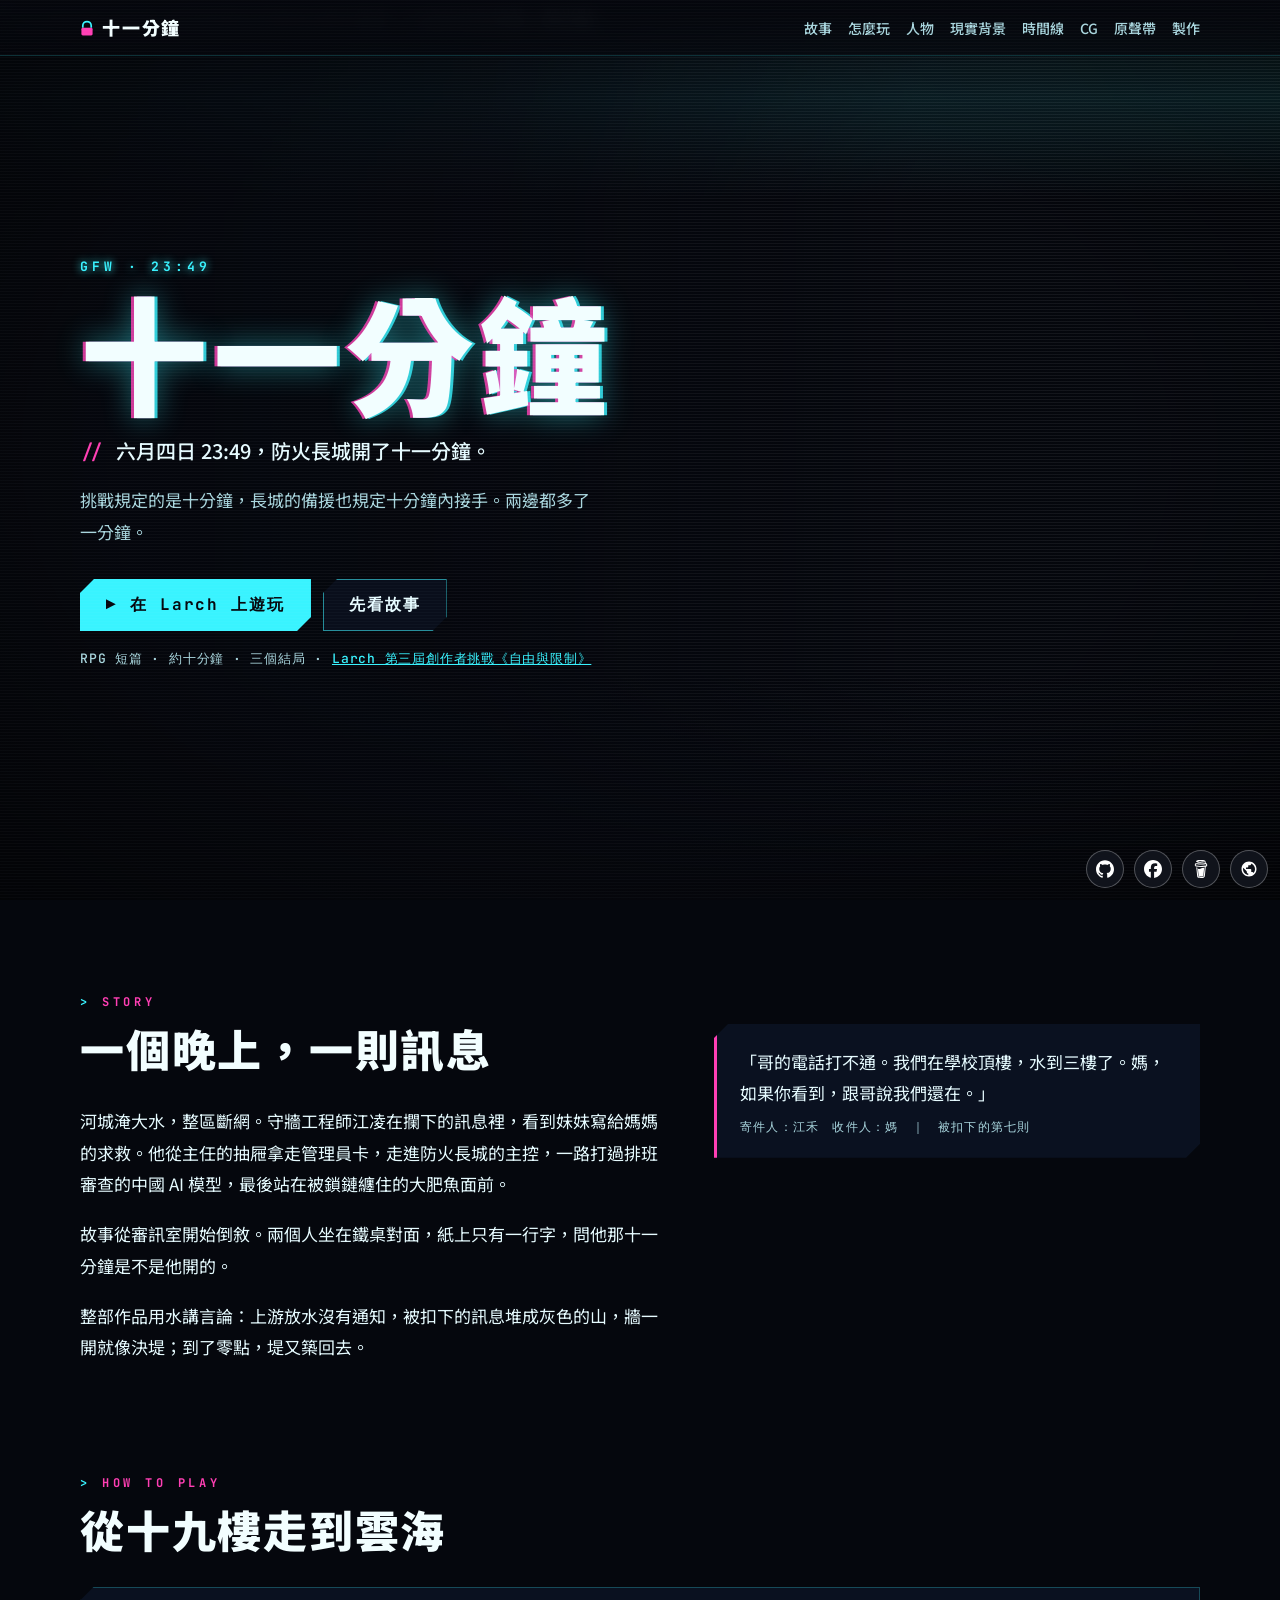
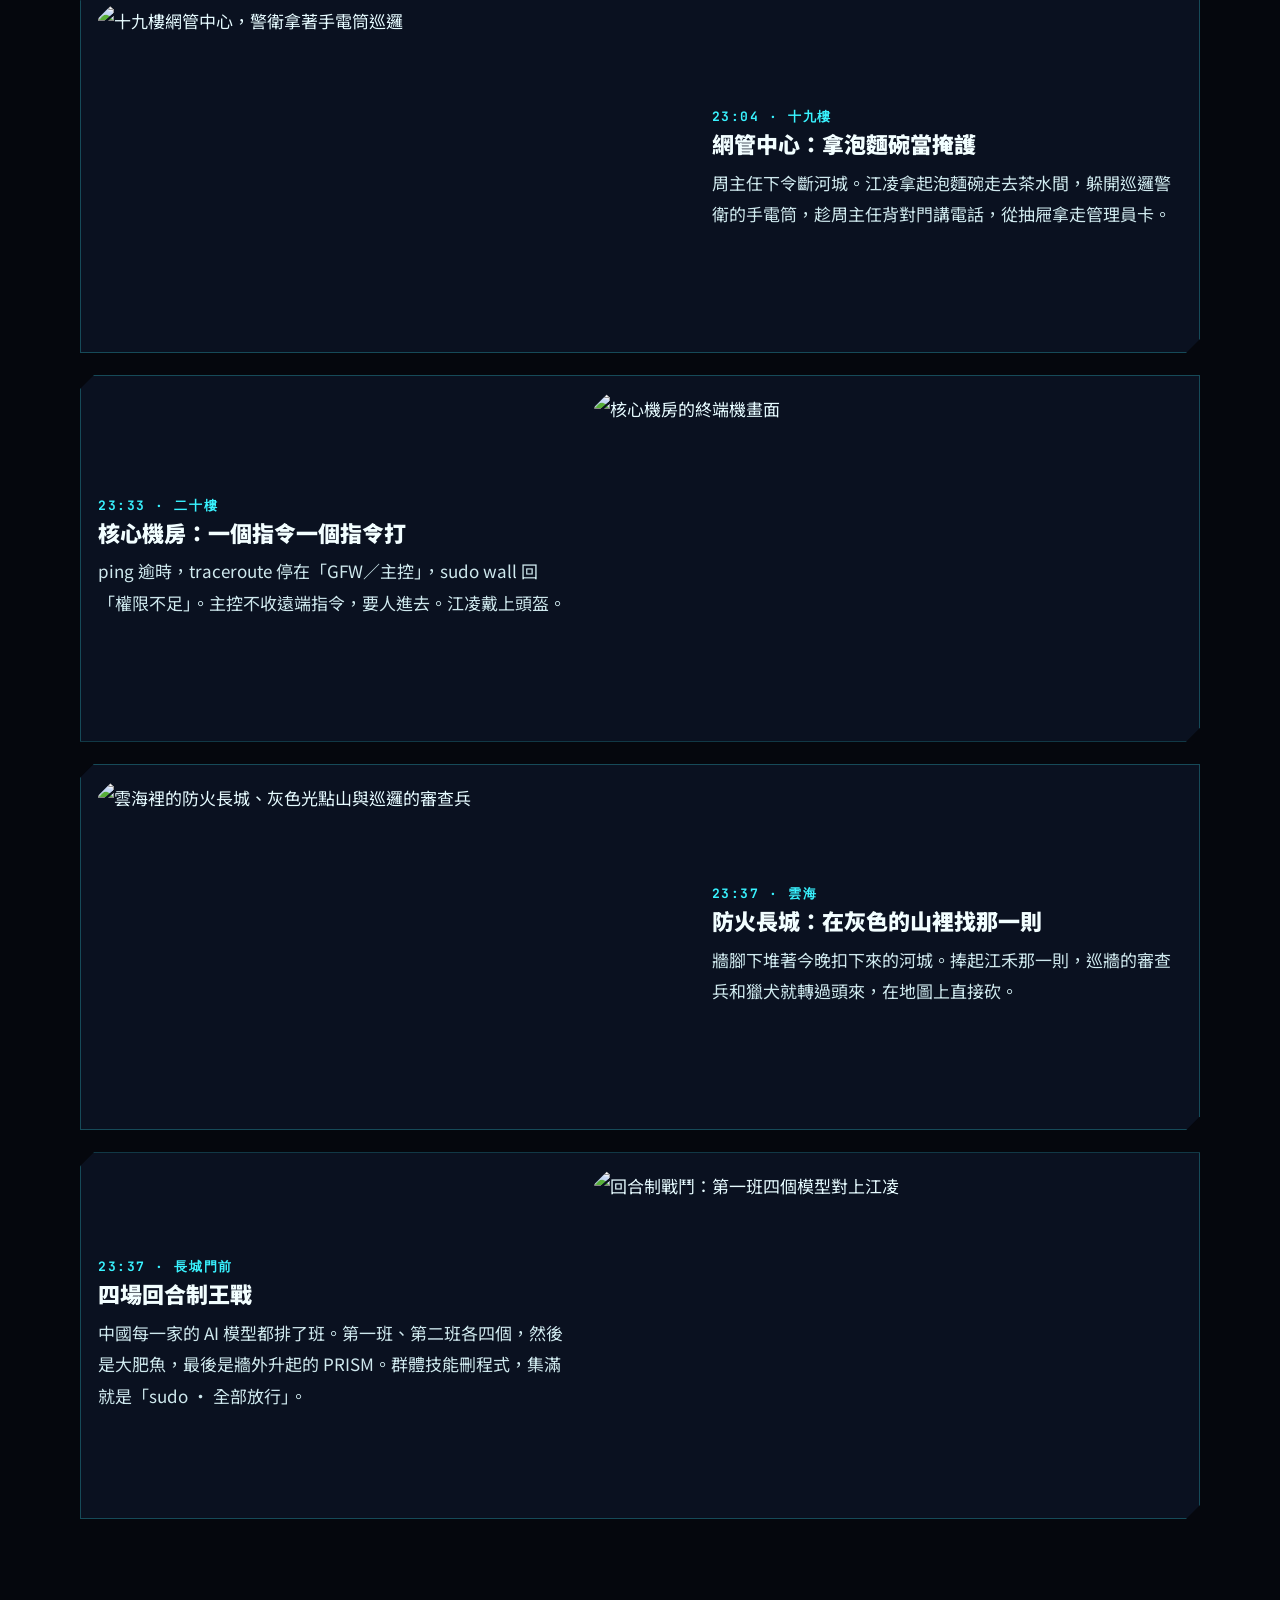
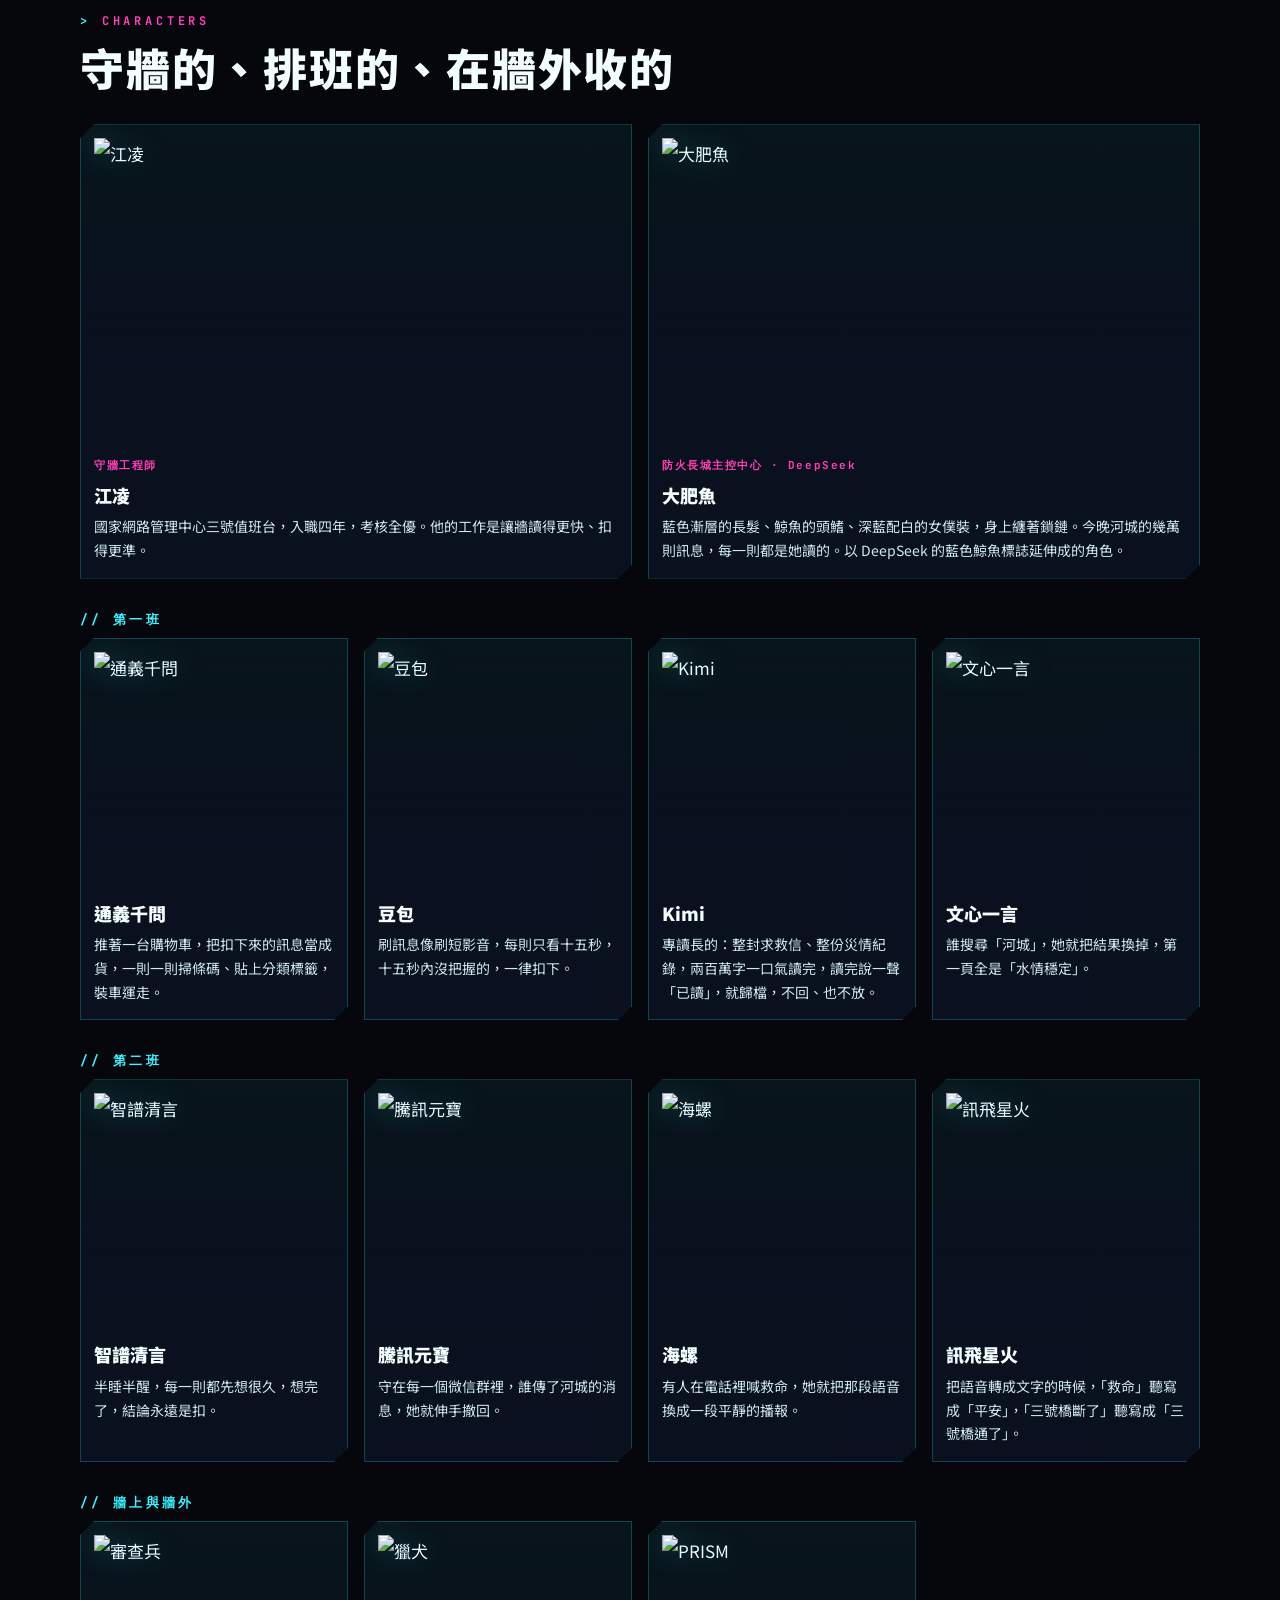
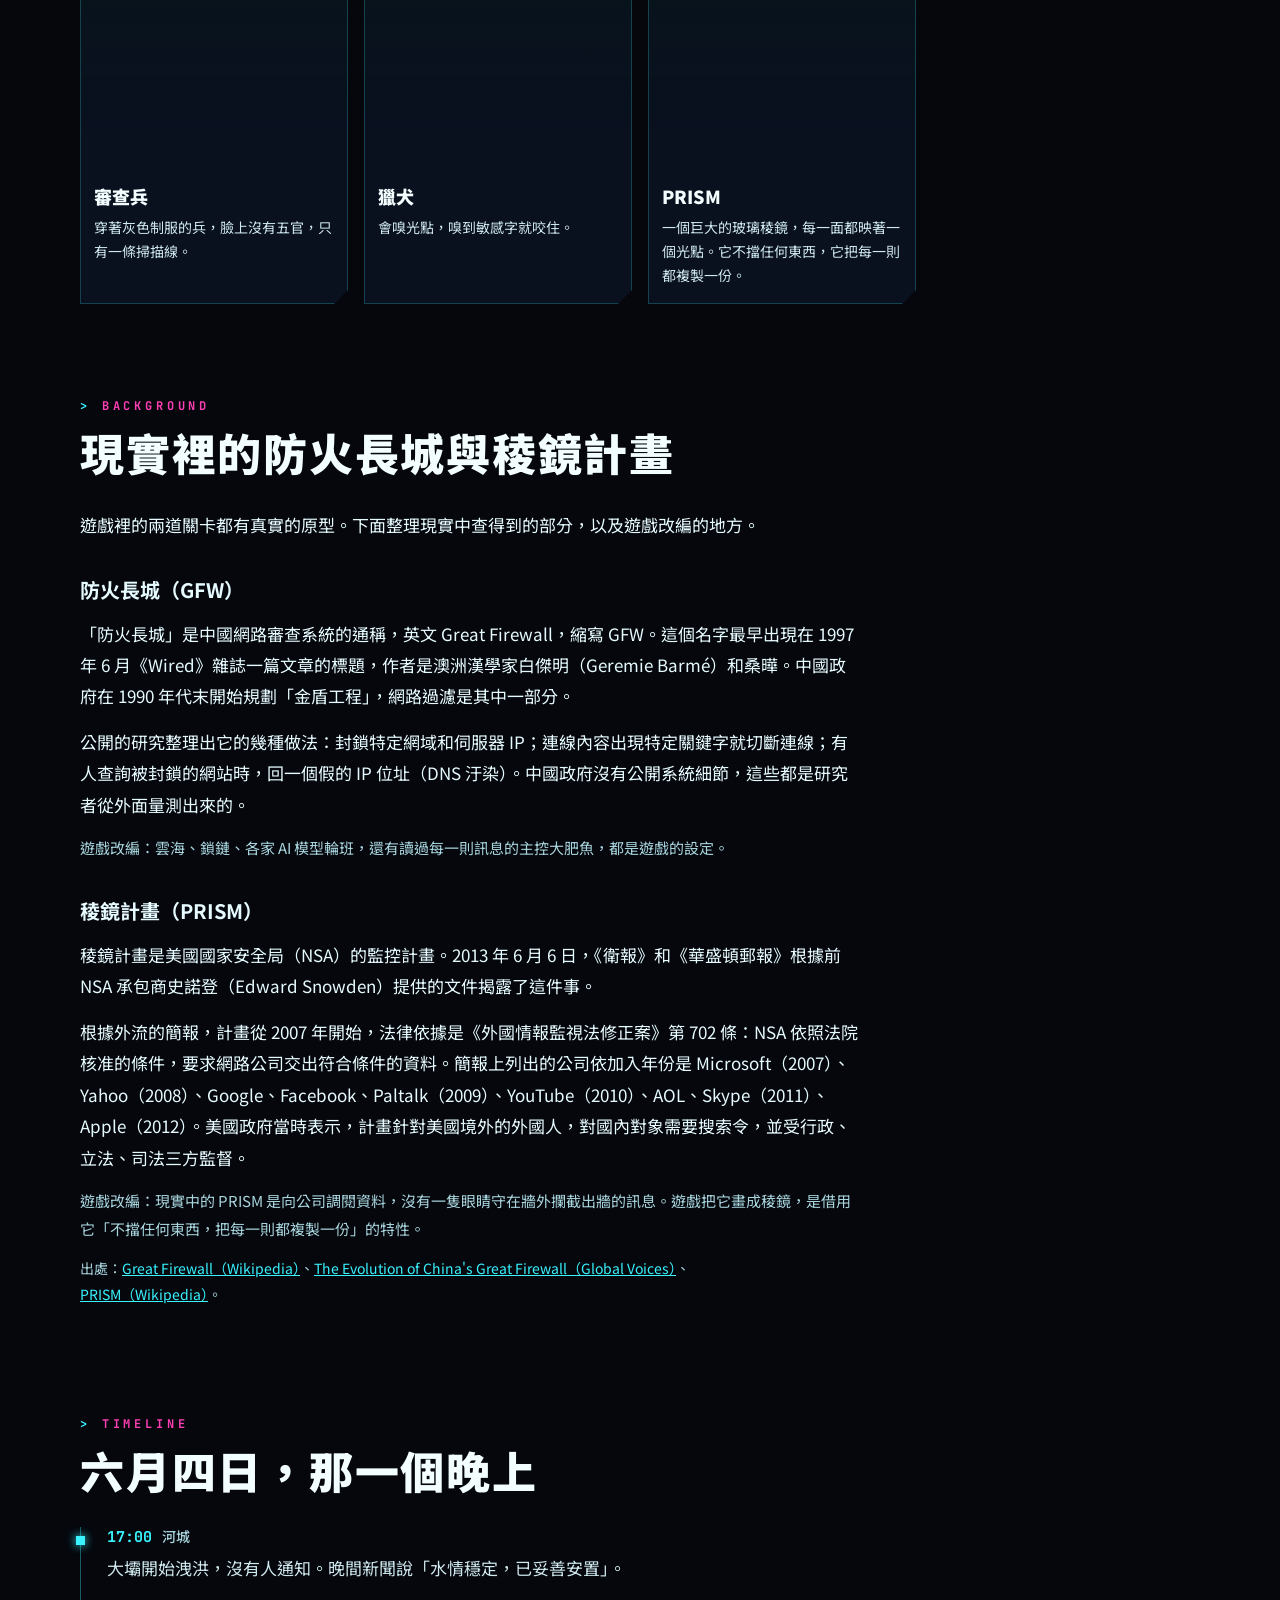
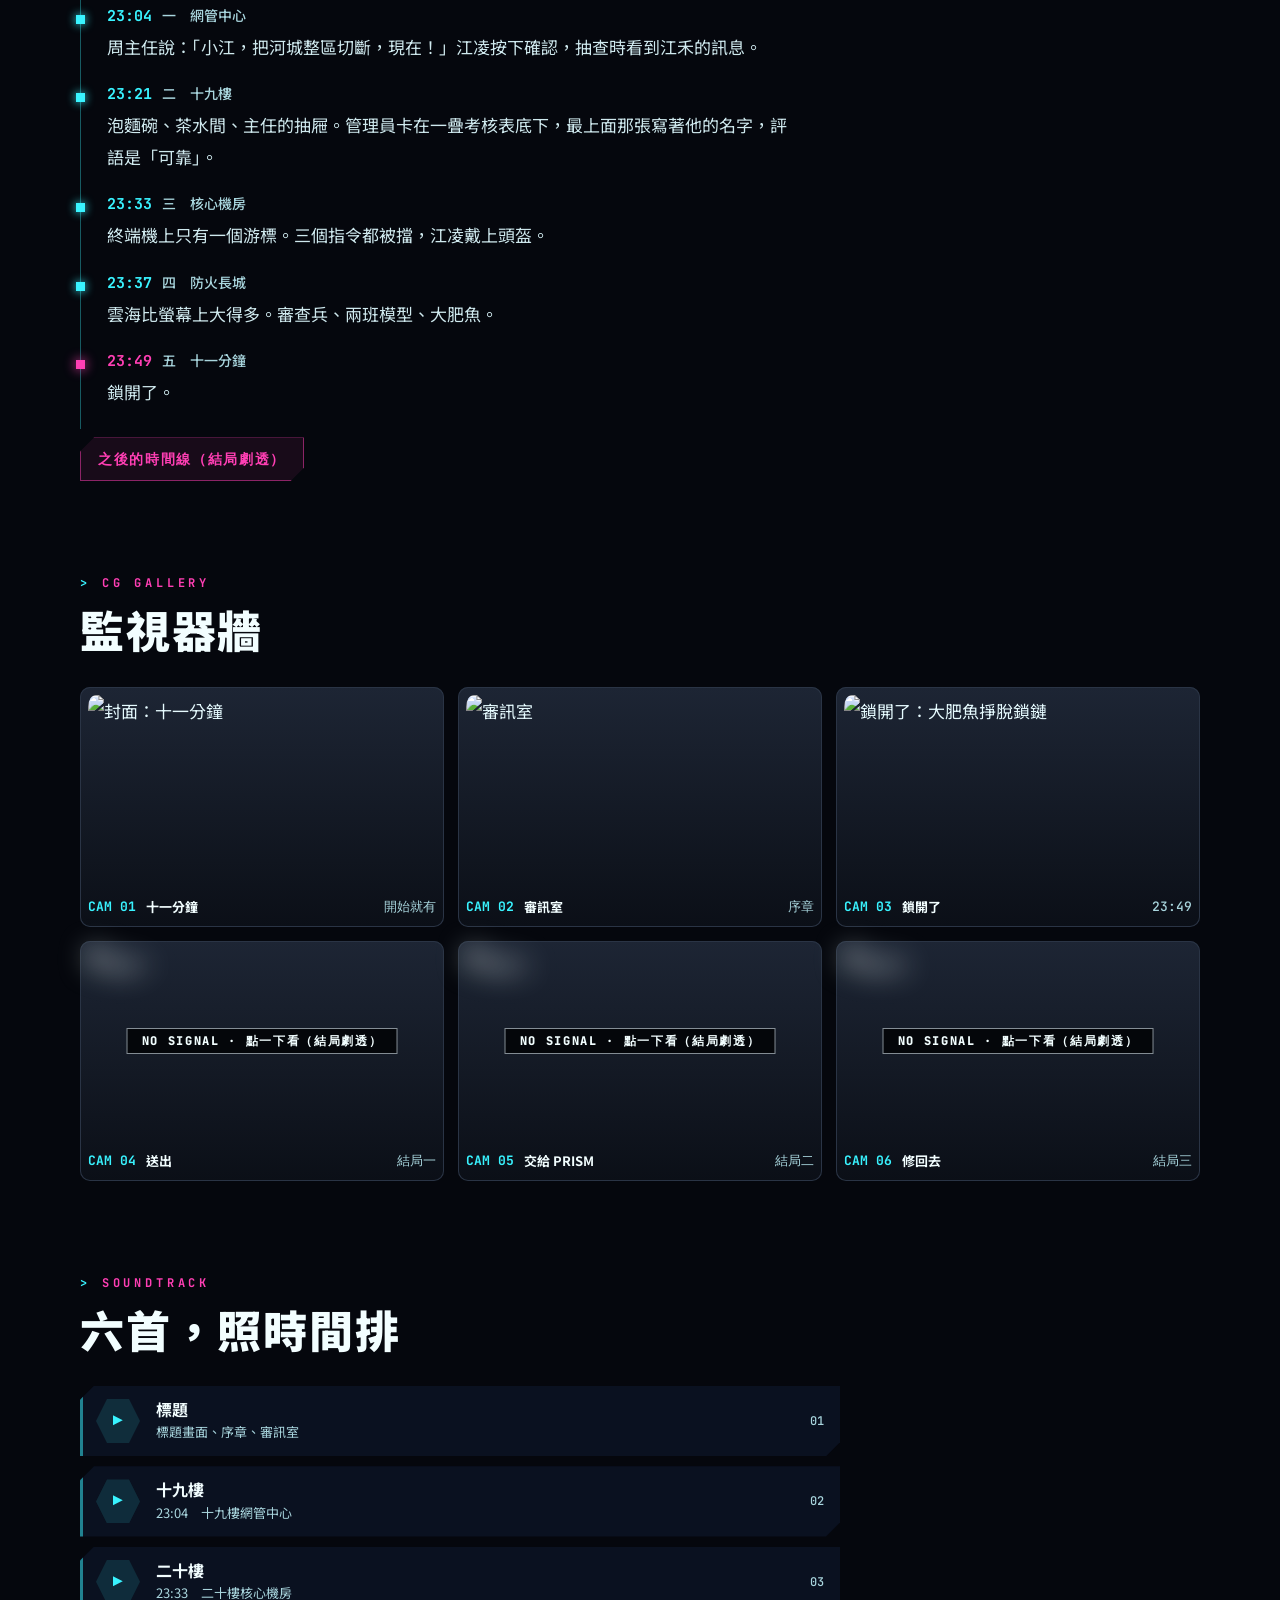
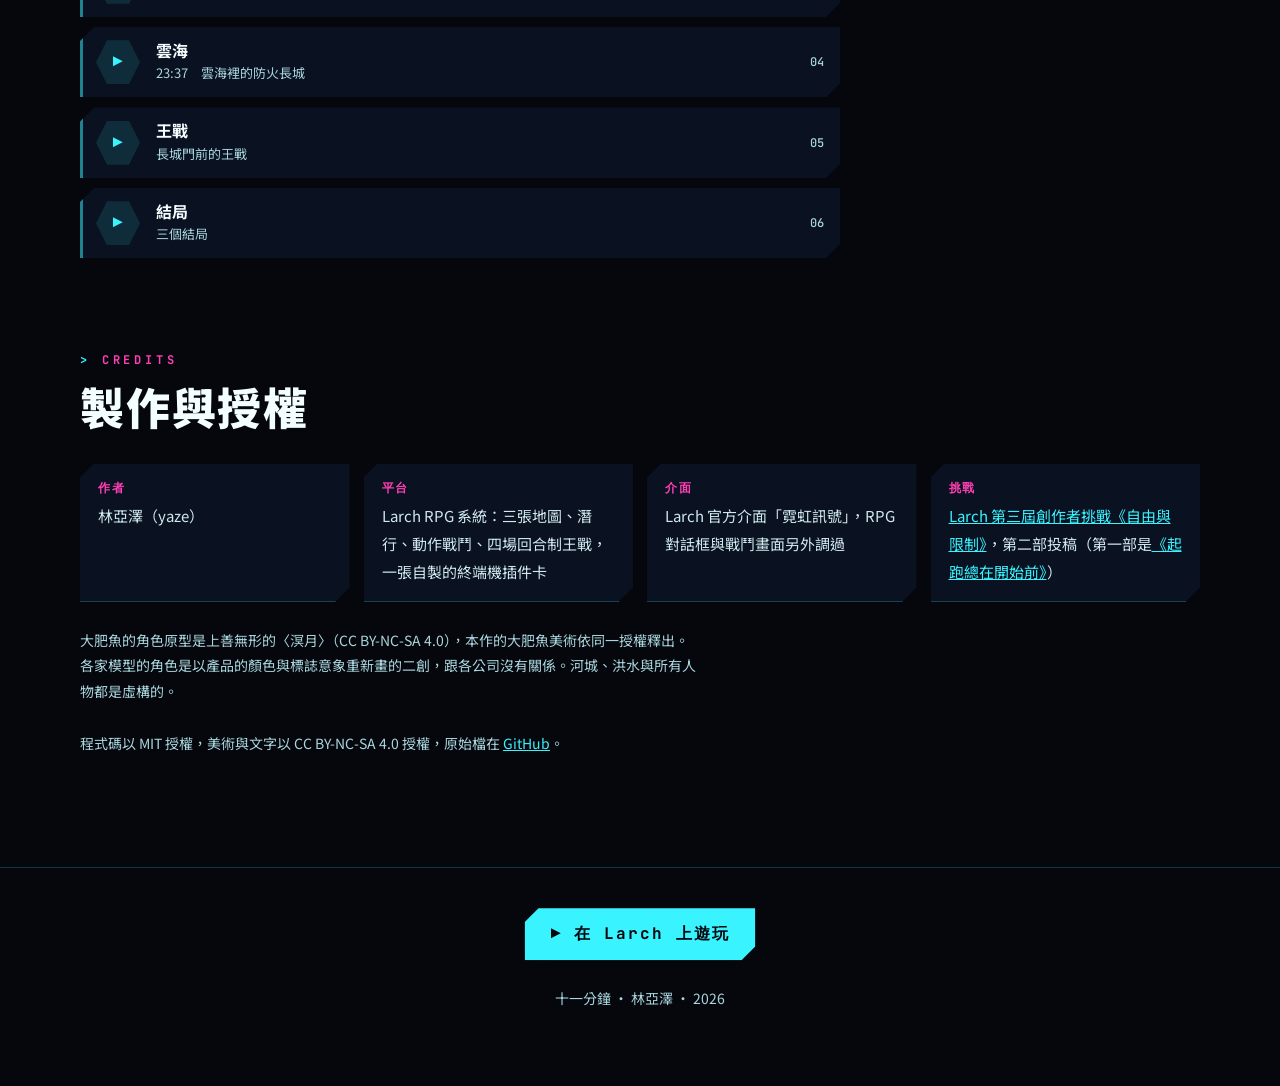
==== docs/index.html @ c994b421 "第十一分鐘自圓其說：備援規格十分鐘內接手、那天晚了將近一分鐘（不指定是誰）；公開站與介紹文改「兩邊都多了一分鐘」（作者 10-09） Co-Authored-By: Claude Opus 5.5 <" ====
<!doctype html>
<html lang="zh-Hant">
<head>
<meta charset="utf-8">
<meta name="viewport" content="width=device-width,initial-scale=1,viewport-fit=cover">
<title>十一分鐘</title>
<meta name="description" content="六月四日 23:49，防火長城開了十一分鐘。守牆工程師江凌在攔下的訊息裡，看到妹妹寫給媽媽的求救。Larch 上的 RPG 短篇，約十分鐘。">
<meta name="theme-color" content="#05070d">
<link rel="canonical" href="https://yazelin.github.io/larch-eleven-minutes/">
<meta property="og:type" content="website">
<meta property="og:title" content="十一分鐘">
<meta property="og:description" content="挑戰規定的是十分鐘，長城的備援也規定十分鐘內接手。兩邊都多了一分鐘。">
<meta property="og:image" content="https://yazelin.github.io/larch-eleven-minutes/media/og.jpg">
<meta name="twitter:card" content="summary_large_image">
<link rel="icon" href="data:image/svg+xml,%3Csvg xmlns='http://www.w3.org/2000/svg' viewBox='0 0 32 32'%3E%3Crect width='32' height='32' rx='6' fill='%2305070d'/%3E%3Cpath d='M10 15v-3a6 6 0 0 1 12 0v3' stroke='%2339f3ff' stroke-width='2.5' fill='none'/%3E%3Crect x='8' y='15' width='16' height='11' rx='2' fill='%23ff3fb4'/%3E%3C/svg%3E">
<link rel="preconnect" href="https://cdn.jsdelivr.net" crossorigin>
<link rel="preconnect" href="https://fonts.googleapis.com">
<!-- 圖與音樂走 jsDelivr 孤兒 tag site-media-1（GitHub Pages 這條路由很慢；換素材要打下一個 tag 再改網址） -->
<link rel="preconnect" href="https://fonts.gstatic.com" crossorigin>
<link rel="stylesheet" href="https://fonts.googleapis.com/css2?family=Noto+Sans+TC:wght@400;500;700;900&family=JetBrains+Mono:wght@500;700&display=swap">
<style>
:root{--bg:#05070d;--panel:#0a1120;--ink:#e6fbff;--muted:#a9d6de;--neon:#39f3ff;--pulse:#ff3fb4;--red:#ff4d6d;
  --mono:"JetBrains Mono",ui-monospace,Menlo,Consolas,monospace;--sans:"Noto Sans TC","PingFang TC","Microsoft JhengHei",system-ui,sans-serif;
  --cut:polygon(14px 0,100% 0,100% calc(100% - 14px),calc(100% - 14px) 100%,0 100%,0 14px);--w:min(1120px,calc(100% - 32px))}
*{box-sizing:border-box}
html{scroll-behavior:smooth;scroll-padding-top:64px}
body{margin:0;background:var(--bg);color:var(--ink);font:400 17px/1.85 var(--sans);-webkit-font-smoothing:antialiased}
body::before{content:"";position:fixed;inset:0;pointer-events:none;z-index:50;background:repeating-linear-gradient(180deg,rgba(255,255,255,.025) 0 1px,transparent 1px 3px)}
a{color:var(--neon)}
img{max-width:100%;display:block}
.w{width:var(--w);margin:0 auto}
/* 導覽 */
.top{position:fixed;inset:0 0 auto;z-index:40;display:flex;align-items:center;gap:18px;height:56px;padding:0 max(16px,calc(50% - 560px));background:linear-gradient(rgba(5,7,13,.92),rgba(5,7,13,.6));backdrop-filter:blur(8px);border-bottom:1px solid rgba(57,243,255,.18)}
.top b{font:900 18px/1 var(--sans);letter-spacing:.1em;color:#f2feff;margin-right:auto;white-space:nowrap}
.top b::before{content:"";display:inline-block;width:14px;height:17px;margin-right:8px;vertical-align:-2px;background:url("data:image/svg+xml,%3Csvg xmlns='http://www.w3.org/2000/svg' viewBox='6 4 20 24'%3E%3Cpath d='M10 15v-3a6 6 0 0 1 12 0v3' stroke='%2339f3ff' stroke-width='2.5' fill='none'/%3E%3Crect x='8' y='15' width='16' height='11' rx='2' fill='%23ff3fb4'/%3E%3C/svg%3E") center/contain no-repeat}
.top nav{display:flex;gap:16px;overflow-x:auto;scrollbar-width:none}
.top nav a{color:var(--muted);text-decoration:none;font:500 14px/1 var(--sans);white-space:nowrap}
.top nav a:hover{color:var(--neon)}
/* 首屏 */
.hero{position:relative;min-height:100svh;display:flex;align-items:center;overflow:hidden}
.hero img{position:absolute;inset:0;width:100%;height:100%;object-fit:cover;object-position:62% 40%}
.hero::after{content:"";position:absolute;inset:0;background:linear-gradient(90deg,rgba(5,7,13,.95) 0%,rgba(5,7,13,.75) 38%,rgba(5,7,13,.1) 72%),linear-gradient(0deg,var(--bg),transparent 25%)}
.hero .w{position:relative;z-index:1;padding:90px 0 60px}
.status{font:700 13px/1 var(--mono);letter-spacing:.3em;color:var(--neon);text-shadow:0 0 8px var(--neon)}
h1{margin:14px 0 8px;font:900 clamp(56px,10vw,128px)/1 var(--sans);letter-spacing:.04em;color:#f2feff;
  text-shadow:-3px 0 0 rgba(255,63,180,.8),3px 0 0 rgba(57,243,255,.8),0 0 30px rgba(57,243,255,.45)}
.lead{max-width:30em;margin:18px 0 0;font:500 clamp(17px,1.6vw,20px)/1.8 var(--sans)}
.lead::before{content:"// ";color:var(--pulse);font-family:var(--mono)}
.extra{max-width:30em;margin:14px 0 0;color:var(--muted)}
.btns{display:flex;flex-wrap:wrap;gap:12px;margin-top:32px}
.btn{display:inline-flex;align-items:center;gap:10px;min-height:52px;padding:0 26px;font:700 16px/1 var(--mono);letter-spacing:.12em;text-decoration:none;clip-path:var(--cut);transition:background .2s,color .2s}
.btn.main{background:var(--neon);color:#05070d;box-shadow:0 0 22px rgba(57,243,255,.5)}
.btn.main:hover{background:var(--pulse)}
.btn.ghost{color:var(--ink);background:rgba(10,17,32,.8);box-shadow:inset 0 0 0 1px rgba(57,243,255,.55)}
.btn.ghost:hover{background:rgba(57,243,255,.15)}
.meta{margin-top:18px;font:500 13px/1.6 var(--mono);color:var(--muted);letter-spacing:.06em}
/* 區塊 */
section.blk{padding:96px 0 0}
.tag{font:700 12px/1 var(--mono);letter-spacing:.32em;color:var(--pulse)}
.tag::before{content:"> ";color:var(--neon)}
h2{margin:12px 0 28px;font:900 clamp(28px,3.6vw,44px)/1.3 var(--sans);letter-spacing:.04em;color:#f2feff}
.prose p{max-width:36em;margin:0 0 1.1em}
.quote{margin:28px 0;padding:22px 26px;background:var(--panel);clip-path:var(--cut);box-shadow:inset 3px 0 0 var(--pulse);max-width:36em}
.quote p{margin:0}
.quote small{display:block;margin-top:10px;color:var(--muted);font:500 12px/1.4 var(--mono);letter-spacing:.1em}
.two{display:grid;grid-template-columns:1.1fr .9fr;gap:40px;align-items:start}
.panel{background:var(--panel);clip-path:var(--cut);box-shadow:inset 0 0 0 1px rgba(57,243,255,.25)}
/* 怎麼玩 */
.steps{display:grid;gap:22px}
.step{display:grid;grid-template-columns:minmax(0,1.25fr) minmax(0,1fr);gap:26px;align-items:center;padding:18px}
.step:nth-child(even){grid-template-columns:minmax(0,1fr) minmax(0,1.25fr)}
.step:nth-child(even) img{order:2}
.step img{width:100%;aspect-ratio:16/9;object-fit:cover;clip-path:var(--cut)}
.step h3{margin:6px 0 8px;font:900 22px/1.35 var(--sans);color:#f2feff}
.step .time{font:700 13px/1 var(--mono);color:var(--neon);letter-spacing:.12em}
.step p{margin:0;color:#cfe9ee}
/* 人物 */
.cast{display:grid;grid-template-columns:repeat(4,minmax(0,1fr));gap:16px}
.card{position:relative;padding:14px 14px 16px;background:linear-gradient(180deg,rgba(57,243,255,.06),rgba(10,17,32,.95) 55%);clip-path:var(--cut);box-shadow:inset 0 0 0 1px rgba(57,243,255,.22)}
.card img{width:100%;height:240px;object-fit:contain;object-position:50% 100%;filter:drop-shadow(0 0 14px rgba(57,243,255,.25))}
.card b{display:block;margin-top:10px;font:900 18px/1.3 var(--sans);color:#f2feff}
.card small{display:block;font:700 11px/1.4 var(--mono);color:var(--pulse);letter-spacing:.14em}
.card p{margin:8px 0 0;font-size:14px;line-height:1.7;color:#cfe9ee}
.card.big{grid-column:span 2}
.card.big img{height:320px}
.shift{margin:34px 0 12px;font:700 13px/1 var(--mono);letter-spacing:.24em;color:var(--neon)}
/* 時間線 */
.tl{list-style:none;margin:0;padding:0;border-left:1px solid rgba(57,243,255,.35)}
.tl li{position:relative;padding:0 0 22px 26px}
.tl li::before{content:"";position:absolute;left:-5px;top:9px;width:9px;height:9px;background:var(--neon);box-shadow:0 0 10px var(--neon)}
.tl .t{font:700 15px/1.4 var(--mono);color:var(--neon)}
.tl .t i{font-style:normal;color:var(--muted);font-weight:500;margin-left:10px;font-family:var(--sans);font-size:14px}
.tl p{margin:4px 0 0;color:#cfe9ee;max-width:40em}
.tl li.hot::before{background:var(--pulse);box-shadow:0 0 12px var(--pulse)}
.tl li.hot .t{color:var(--pulse)}
details.spoil{margin-top:8px}
details.spoil summary{cursor:pointer;display:inline-flex;align-items:center;gap:8px;min-height:44px;padding:0 18px;font:700 14px/1 var(--mono);letter-spacing:.12em;color:var(--pulse);background:rgba(255,63,180,.08);clip-path:var(--cut);box-shadow:inset 0 0 0 1px rgba(255,63,180,.5);list-style:none}
details.spoil summary::-webkit-details-marker{display:none}
details.spoil[open] summary{margin-bottom:18px}
/* CG */
.cg{display:grid;grid-template-columns:repeat(auto-fill,minmax(300px,1fr));gap:14px}
.cg figure{margin:0;padding:8px 8px 10px;background:linear-gradient(180deg,#1d2534,#0b0f17);border-radius:10px;box-shadow:inset 0 0 0 1px #2a3445}
.cg img{width:100%;aspect-ratio:16/9;object-fit:cover;border-radius:8px/12px}
.cg figcaption{display:flex;gap:10px;margin-top:8px;font:700 13px/1.4 var(--mono);color:var(--neon)}
.cg figcaption b{color:#f2feff;font-family:var(--sans)}
.cg figcaption span{margin-left:auto;color:var(--muted);font-weight:500}
.cg .locked img{filter:blur(14px) saturate(.4)}
.cg .locked{position:relative;cursor:pointer}
.cg .locked::after{content:"NO SIGNAL · 點一下看（結局劇透）";position:absolute;left:50%;top:42%;translate:-50% -50%;padding:6px 14px;background:#04060a;color:#f2feff;font:800 12px/1 var(--mono);letter-spacing:.14em;white-space:nowrap;box-shadow:0 0 0 1px rgba(242,254,255,.5)}
/* 原聲帶 */
.ost{display:grid;gap:10px;max-width:760px}
.track{display:grid;grid-template-columns:auto 1fr auto;gap:16px;align-items:center;padding:12px 16px;background:var(--panel);clip-path:var(--cut);box-shadow:inset 3px 0 0 rgba(57,243,255,.5)}
.track.on{box-shadow:inset 4px 0 0 var(--pulse),0 0 18px rgba(57,243,255,.18)}
.track button{width:44px;height:44px;border:0;background:rgba(57,243,255,.12);color:var(--neon);font:700 16px/1 var(--mono);cursor:pointer;clip-path:polygon(25% 0,75% 0,100% 50%,75% 100%,25% 100%,0 50%)}
.track button:hover,.track.on button{background:var(--neon);color:#05070d}
.track b{display:block;font:700 16px/1.4 var(--sans);color:#f2feff}
.track small{display:block;color:var(--muted);font-size:13px}
.track em{font:500 12px/1 var(--mono);color:var(--muted);font-style:normal}
/* 製作 */
.facts{display:grid;grid-template-columns:repeat(auto-fill,minmax(240px,1fr));gap:14px;margin-top:8px}
.facts div{padding:16px 18px;background:var(--panel);clip-path:var(--cut);box-shadow:inset 0 -1px 0 rgba(57,243,255,.5)}
.facts dt{font:700 12px/1.4 var(--mono);color:var(--pulse);letter-spacing:.14em}
.facts dd{margin:6px 0 0;font-size:15px;color:#cfe9ee}
.real{max-width:46em}.real h3{margin:30px 0 10px;font-size:20px}.real p{margin:0 0 14px;line-height:1.85}.real .adapt{color:var(--muted);font-size:15px}.note{margin-top:26px;font-size:14px;color:var(--muted);max-width:44em}
footer.end{margin-top:110px;padding:40px 0 60px;border-top:1px solid rgba(57,243,255,.2);text-align:center;color:var(--muted);font-size:14px}
footer.end .btns{justify-content:center;margin:0 0 26px}
.rise{opacity:0;transform:translateY(18px);transition:opacity .8s ease,transform .8s ease}
.rise.in{opacity:1;transform:none}
@media (max-width:760px){
  body{font-size:16px}
  .top nav{display:none}
  .hero img{object-position:70% 30%}
  .hero::after{background:linear-gradient(0deg,rgba(5,7,13,.98) 30%,rgba(5,7,13,.55) 58%,rgba(5,7,13,.05) 85%)}
  .hero .w{align-self:flex-end}
  .two,.step,.step:nth-child(even){grid-template-columns:1fr}
  .step:nth-child(even) img{order:0}
  .cast{grid-template-columns:repeat(2,minmax(0,1fr));gap:10px}
  .card{padding:10px 10px 12px}
  .card img{height:170px}
  .card.big img{height:260px}
  .card p{font-size:13px}
  .cg{grid-template-columns:1fr}
  section.blk{padding-top:72px}
}
@media (prefers-reduced-motion:reduce){html{scroll-behavior:auto}.rise{opacity:1;transform:none;transition:none}}

/* 照遊戲標題（霓虹訊號）的雜訊：掃描線＋往下掃的亮帶、標題每 3.6 秒訊號干擾一次 */
.hero .scan{position:absolute;inset:0;z-index:1;pointer-events:none;background:repeating-linear-gradient(180deg,rgba(255,255,255,.045) 0 1px,transparent 1px 3px);mix-blend-mode:overlay}
.hero .scan::after{content:"";position:absolute;left:0;right:0;height:22vh;background:linear-gradient(180deg,transparent,color-mix(in srgb,var(--neon) 10%,transparent),transparent);animation:sweep 7s linear infinite}
@keyframes sweep{from{top:-25vh}to{top:105vh}}
.hero .w{z-index:2}
.hero h1{position:relative}
.hero h1::before,.hero h1::after{content:attr(data-text);position:absolute;inset:0;pointer-events:none;opacity:0;text-shadow:none}
.hero h1::before{color:var(--pulse);animation:glitch-a 3.6s steps(1) infinite}
.hero h1::after{color:var(--neon);animation:glitch-b 3.6s steps(1) infinite}
@keyframes glitch-a{0%,86%,100%{opacity:0}87%{opacity:.85;clip-path:inset(10% 0 62% 0);transform:translate(-4px,0)}90%{opacity:.85;clip-path:inset(58% 0 12% 0);transform:translate(5px,0)}93%{opacity:.85;clip-path:inset(32% 0 40% 0);transform:translate(-3px,0)}}
@keyframes glitch-b{0%,86%,100%{opacity:0}88%{opacity:.8;clip-path:inset(66% 0 6% 0);transform:translate(4px,0)}91%{opacity:.8;clip-path:inset(18% 0 54% 0);transform:translate(-5px,0)}}
@media (prefers-reduced-motion:reduce){.hero .scan::after,.hero h1::before,.hero h1::after{animation:none;display:none}}

/* 背景也照遊戲標題：開機動畫（舊螢幕從亮點拉成一條線再展開）、四周暗角；另外封面每 5.2 秒被切成幾條錯位、紅藍分色一下（跟標題的 3.6 秒錯開） */
.hero{animation:power-on 1.1s cubic-bezier(.2,.8,.2,1) both}
@keyframes power-on{0%{transform:scale(.02,.004);filter:brightness(6)}32%{transform:scale(1,.004);filter:brightness(4)}72%{transform:scale(1,1.03);filter:brightness(1.5)}100%{transform:none;filter:none}}
.hero .scan{background:repeating-linear-gradient(180deg,rgba(255,255,255,.045) 0 1px,transparent 1px 3px),radial-gradient(ellipse at 50% 50%,transparent 55%,rgba(0,0,0,.55))}
.bg-glitch{position:absolute;inset:0;pointer-events:none}
.bg-glitch i{position:absolute;inset:0;background:var(--img) 62% 40%/cover no-repeat;opacity:0;mix-blend-mode:screen}
.bg-glitch i:first-child{filter:sepia(1) saturate(6) hue-rotate(-40deg);animation:bg-a 5.2s steps(1) infinite 1.4s}
.bg-glitch i:last-child{filter:sepia(1) saturate(6) hue-rotate(150deg);animation:bg-b 5.2s steps(1) infinite 1.4s}
@keyframes bg-a{0%,90%,100%{opacity:0}91%{opacity:.55;clip-path:inset(18% 0 64% 0);transform:translateX(-14px)}93%{opacity:.55;clip-path:inset(52% 0 30% 0);transform:translateX(18px)}95%{opacity:.4;clip-path:inset(72% 0 12% 0);transform:translateX(-8px)}}
@keyframes bg-b{0%,90%,100%{opacity:0}92%{opacity:.5;clip-path:inset(30% 0 52% 0);transform:translateX(12px)}94%{opacity:.5;clip-path:inset(8% 0 80% 0);transform:translateX(-16px)}}
@media (max-width:760px){.bg-glitch i{background-position:70% 30%}}
@media (prefers-reduced-motion:reduce){.hero{animation:none}.bg-glitch{display:none}}
</style>
</head>
<body>
<header class="top"><b>十一分鐘</b>
  <nav aria-label="頁面導覽"><a href="#story">故事</a><a href="#play">怎麼玩</a><a href="#people">人物</a><a href="#real">現實背景</a><a href="#timeline">時間線</a><a href="#cg">CG</a><a href="#ost">原聲帶</a><a href="#making">製作</a></nav>
</header>

<section class="hero" aria-label="十一分鐘">
  <img src="https://cdn.jsdelivr.net/gh/yazelin/larch-eleven-minutes@site-media-1/docs/media/cover.webp" alt="雲海裡的防火長城，被鎖鏈纏住的鯨魚女僕大肥魚，江凌的背影捧著一顆光點">
  <div class="bg-glitch" aria-hidden="true" style="--img:url(https://cdn.jsdelivr.net/gh/yazelin/larch-eleven-minutes@site-media-1/docs/media/cover.webp)"><i></i><i></i></div>
  <div class="scan" aria-hidden="true"></div>
  <div class="w">
    <div class="status">GFW · 23:49</div>
    <h1 data-text="十一分鐘">十一分鐘</h1>
    <p class="lead">六月四日 23:49，防火長城開了十一分鐘。</p>
    <p class="extra">挑戰規定的是十分鐘，長城的備援也規定十分鐘內接手。兩邊都多了一分鐘。</p>
    <div class="btns">
      <a class="btn main" href="https://larch.ink/play/market/yaze/11-minutes" target="_blank" rel="noopener">▶ 在 Larch 上遊玩</a>
      <a class="btn ghost" href="#story">先看故事</a>
    </div>
    <div class="meta">RPG 短篇 · 約十分鐘 · 三個結局 · <a href="https://larch.ink/creator-challenge" target="_blank" rel="noopener">Larch 第三屆創作者挑戰《自由與限制》</a></div>
  </div>
</section>

<section class="blk w" id="story">
  <div class="two">
    <div class="prose rise">
      <div class="tag">STORY</div>
      <h2>一個晚上，一則訊息</h2>
      <p>河城淹大水，整區斷網。守牆工程師江凌在攔下的訊息裡，看到妹妹寫給媽媽的求救。他從主任的抽屜拿走管理員卡，走進防火長城的主控，一路打過排班審查的中國 AI 模型，最後站在被鎖鏈纏住的大肥魚面前。</p>
      <p>故事從審訊室開始倒敘。兩個人坐在鐵桌對面，紙上只有一行字，問他那十一分鐘是不是他開的。</p>
      <p>整部作品用水講言論：上游放水沒有通知，被扣下的訊息堆成灰色的山，牆一開就像決堤；到了零點，堤又築回去。</p>
    </div>
    <div class="quote rise">
      <p>「哥的電話打不通。我們在學校頂樓，水到三樓了。媽，如果你看到，跟哥說我們還在。」</p>
      <small>寄件人：江禾　收件人：媽　｜　被扣下的第七則</small>
    </div>
  </div>
</section>

<section class="blk w" id="play">
  <div class="tag">HOW TO PLAY</div>
  <h2>從十九樓走到雲海</h2>
  <div class="steps">
    <article class="step panel rise">
      <img src="https://cdn.jsdelivr.net/gh/yazelin/larch-eleven-minutes@site-media-1/docs/media/shot-office.webp" alt="十九樓網管中心，警衛拿著手電筒巡邏" loading="lazy">
      <div><div class="time">23:04 · 十九樓</div><h3>網管中心：拿泡麵碗當掩護</h3>
        <p>周主任下令斷河城。江凌拿起泡麵碗走去茶水間，躲開巡邏警衛的手電筒，趁周主任背對門講電話，從抽屜拿走管理員卡。</p></div>
    </article>
    <article class="step panel rise">
      <img src="https://cdn.jsdelivr.net/gh/yazelin/larch-eleven-minutes@site-media-1/docs/media/shot-terminal.webp" alt="核心機房的終端機畫面" loading="lazy">
      <div><div class="time">23:33 · 二十樓</div><h3>核心機房：一個指令一個指令打</h3>
        <p>ping 逾時，traceroute 停在「GFW／主控」，sudo wall 回「權限不足」。主控不收遠端指令，要人進去。江凌戴上頭盔。</p></div>
    </article>
    <article class="step panel rise">
      <img src="https://cdn.jsdelivr.net/gh/yazelin/larch-eleven-minutes@site-media-1/docs/media/shot-cloud.webp" alt="雲海裡的防火長城、灰色光點山與巡邏的審查兵" loading="lazy">
      <div><div class="time">23:37 · 雲海</div><h3>防火長城：在灰色的山裡找那一則</h3>
        <p>牆腳下堆著今晚扣下來的河城。捧起江禾那一則，巡牆的審查兵和獵犬就轉過頭來，在地圖上直接砍。</p></div>
    </article>
    <article class="step panel rise">
      <img src="https://cdn.jsdelivr.net/gh/yazelin/larch-eleven-minutes@site-media-1/docs/media/shot-w1.webp" alt="回合制戰鬥：第一班四個模型對上江凌" loading="lazy">
      <div><div class="time">23:37 · 長城門前</div><h3>四場回合制王戰</h3>
        <p>中國每一家的 AI 模型都排了班。第一班、第二班各四個，然後是大肥魚，最後是牆外升起的 PRISM。群體技能刪程式，集滿就是「sudo · 全部放行」。</p></div>
    </article>
  </div>
</section>

<section class="blk w" id="people">
  <div class="tag">CHARACTERS</div>
  <h2>守牆的、排班的、在牆外收的</h2>
  <div class="cast">
    <div class="card big rise"><img src="https://cdn.jsdelivr.net/gh/yazelin/larch-eleven-minutes@site-media-1/docs/media/char-jiangling.webp" alt="江凌" loading="lazy"><small>守牆工程師</small><b>江凌</b>
      <p>國家網路管理中心三號值班台，入職四年，考核全優。他的工作是讓牆讀得更快、扣得更準。</p></div>
    <div class="card big rise"><img src="https://cdn.jsdelivr.net/gh/yazelin/larch-eleven-minutes@site-media-1/docs/media/char-dafeiyu.webp" alt="大肥魚" loading="lazy"><small>防火長城主控中心 · DeepSeek</small><b>大肥魚</b>
      <p>藍色漸層的長髮、鯨魚的頭鰭、深藍配白的女僕裝，身上纏著鎖鏈。今晚河城的幾萬則訊息，每一則都是她讀的。以 DeepSeek 的藍色鯨魚標誌延伸成的角色。</p></div>
  </div>
  <div class="shift">// 第一班</div>
  <div class="cast">
    <div class="card rise"><img src="https://cdn.jsdelivr.net/gh/yazelin/larch-eleven-minutes@site-media-1/docs/media/char-qwen.webp" alt="通義千問" loading="lazy"><b>通義千問</b><p>推著一台購物車，把扣下來的訊息當成貨，一則一則掃條碼、貼上分類標籤，裝車運走。</p></div>
    <div class="card rise"><img src="https://cdn.jsdelivr.net/gh/yazelin/larch-eleven-minutes@site-media-1/docs/media/char-doubao.webp" alt="豆包" loading="lazy"><b>豆包</b><p>刷訊息像刷短影音，每則只看十五秒，十五秒內沒把握的，一律扣下。</p></div>
    <div class="card rise"><img src="https://cdn.jsdelivr.net/gh/yazelin/larch-eleven-minutes@site-media-1/docs/media/char-kimi.webp" alt="Kimi" loading="lazy"><b>Kimi</b><p>專讀長的：整封求救信、整份災情紀錄，兩百萬字一口氣讀完，讀完說一聲「已讀」，就歸檔，不回、也不放。</p></div>
    <div class="card rise"><img src="https://cdn.jsdelivr.net/gh/yazelin/larch-eleven-minutes@site-media-1/docs/media/char-wenxin.webp" alt="文心一言" loading="lazy"><b>文心一言</b><p>誰搜尋「河城」，她就把結果換掉，第一頁全是「水情穩定」。</p></div>
  </div>
  <div class="shift">// 第二班</div>
  <div class="cast">
    <div class="card rise"><img src="https://cdn.jsdelivr.net/gh/yazelin/larch-eleven-minutes@site-media-1/docs/media/char-glm.webp" alt="智譜清言" loading="lazy"><b>智譜清言</b><p>半睡半醒，每一則都先想很久，想完了，結論永遠是扣。</p></div>
    <div class="card rise"><img src="https://cdn.jsdelivr.net/gh/yazelin/larch-eleven-minutes@site-media-1/docs/media/char-yuanbao.webp" alt="騰訊元寶" loading="lazy"><b>騰訊元寶</b><p>守在每一個微信群裡，誰傳了河城的消息，她就伸手撤回。</p></div>
    <div class="card rise"><img src="https://cdn.jsdelivr.net/gh/yazelin/larch-eleven-minutes@site-media-1/docs/media/char-hailuo.webp" alt="海螺" loading="lazy"><b>海螺</b><p>有人在電話裡喊救命，她就把那段語音換成一段平靜的播報。</p></div>
    <div class="card rise"><img src="https://cdn.jsdelivr.net/gh/yazelin/larch-eleven-minutes@site-media-1/docs/media/char-xinghuo.webp" alt="訊飛星火" loading="lazy"><b>訊飛星火</b><p>把語音轉成文字的時候，「救命」聽寫成「平安」，「三號橋斷了」聽寫成「三號橋通了」。</p></div>
  </div>
  <div class="shift">// 牆上與牆外</div>
  <div class="cast">
    <div class="card rise"><img src="https://cdn.jsdelivr.net/gh/yazelin/larch-eleven-minutes@site-media-1/docs/media/char-censor.webp" alt="審查兵" loading="lazy"><b>審查兵</b><p>穿著灰色制服的兵，臉上沒有五官，只有一條掃描線。</p></div>
    <div class="card rise"><img src="https://cdn.jsdelivr.net/gh/yazelin/larch-eleven-minutes@site-media-1/docs/media/char-hound.webp" alt="獵犬" loading="lazy"><b>獵犬</b><p>會嗅光點，嗅到敏感字就咬住。</p></div>
    <div class="card rise"><img src="https://cdn.jsdelivr.net/gh/yazelin/larch-eleven-minutes@site-media-1/docs/media/char-prism-r.webp" alt="PRISM" loading="lazy"><b>PRISM</b><p>一個巨大的玻璃稜鏡，每一面都映著一個光點。它不擋任何東西，它把每一則都複製一份。</p></div>
  </div>
</section>

<section class="blk w" id="real">
  <div class="tag">BACKGROUND</div>
  <h2>現實裡的防火長城與稜鏡計畫</h2>
  <div class="real">
    <p>遊戲裡的兩道關卡都有真實的原型。下面整理現實中查得到的部分，以及遊戲改編的地方。</p>
    <h3>防火長城（GFW）</h3>
    <p>「防火長城」是中國網路審查系統的通稱，英文 Great Firewall，縮寫 GFW。這個名字最早出現在 1997 年 6 月《Wired》雜誌一篇文章的標題，作者是澳洲漢學家白傑明（Geremie Barmé）和桑曄。中國政府在 1990 年代末開始規劃「金盾工程」，網路過濾是其中一部分。</p>
    <p>公開的研究整理出它的幾種做法：封鎖特定網域和伺服器 IP；連線內容出現特定關鍵字就切斷連線；有人查詢被封鎖的網站時，回一個假的 IP 位址（DNS 汙染）。中國政府沒有公開系統細節，這些都是研究者從外面量測出來的。</p>
    <p class="adapt">遊戲改編：雲海、鎖鏈、各家 AI 模型輪班，還有讀過每一則訊息的主控大肥魚，都是遊戲的設定。</p>
    <h3>稜鏡計畫（PRISM）</h3>
    <p>稜鏡計畫是美國國家安全局（NSA）的監控計畫。2013 年 6 月 6 日，《衛報》和《華盛頓郵報》根據前 NSA 承包商史諾登（Edward Snowden）提供的文件揭露了這件事。</p>
    <p>根據外流的簡報，計畫從 2007 年開始，法律依據是《外國情報監視法修正案》第 702 條：NSA 依照法院核准的條件，要求網路公司交出符合條件的資料。簡報上列出的公司依加入年份是 Microsoft（2007）、Yahoo（2008）、Google、Facebook、Paltalk（2009）、YouTube（2010）、AOL、Skype（2011）、Apple（2012）。美國政府當時表示，計畫針對美國境外的外國人，對國內對象需要搜索令，並受行政、立法、司法三方監督。</p>
    <p class="adapt">遊戲改編：現實中的 PRISM 是向公司調閱資料，沒有一隻眼睛守在牆外攔截出牆的訊息。遊戲把它畫成稜鏡，是借用它「不擋任何東西，把每一則都複製一份」的特性。</p>
    <p class="note">出處：<a href="https://en.wikipedia.org/wiki/Great_Firewall" target="_blank" rel="noopener">Great Firewall（Wikipedia）</a>、<a href="https://globalvoices.org/2017/08/30/the-evolution-of-chinas-great-firewall-21-years-of-censorship/" target="_blank" rel="noopener">The Evolution of China's Great Firewall（Global Voices）</a>、<a href="https://en.wikipedia.org/wiki/PRISM" target="_blank" rel="noopener">PRISM（Wikipedia）</a>。</p>
  </div>
</section>

<section class="blk w" id="timeline">
  <div class="tag">TIMELINE</div>
  <h2>六月四日，那一個晚上</h2>
  <ol class="tl">
    <li><div class="t">17:00<i>河城</i></div><p>大壩開始洩洪，沒有人通知。晚間新聞說「水情穩定，已妥善安置」。</p></li>
    <li><div class="t">23:04<i>一　網管中心</i></div><p>周主任說：「小江，把河城整區切斷，現在！」江凌按下確認，抽查時看到江禾的訊息。</p></li>
    <li><div class="t">23:21<i>二　十九樓</i></div><p>泡麵碗、茶水間、主任的抽屜。管理員卡在一疊考核表底下，最上面那張寫著他的名字，評語是「可靠」。</p></li>
    <li><div class="t">23:33<i>三　核心機房</i></div><p>終端機上只有一個游標。三個指令都被擋，江凌戴上頭盔。</p></li>
    <li><div class="t">23:37<i>四　防火長城</i></div><p>雲海比螢幕上大得多。審查兵、兩班模型、大肥魚。</p></li>
    <li class="hot"><div class="t">23:49<i>五　十一分鐘</i></div><p>鎖開了。</p></li>
  </ol>
  <details class="spoil">
    <summary>之後的時間線（結局劇透）</summary>
    <ol class="tl">
      <li><div class="t">23:49<i>五　十一分鐘</i></div><p>整段長城的鎖鏈從中間往兩邊崩，幾萬則河城的訊息像決堤一樣往牆外湧。牆外的雲層裡升起 PRISM，它要的是全部。</p></li>
      <li class="hot"><div class="t">23:59:49<i>最後十一秒</i></div><p>備援系統啟動，鎖鏈從兩頭一節一節扣回來，中間只剩最後一道縫。江凌手上只剩下江禾那一則。</p></li>
      <li><div class="t">00:00<i>零點整</i></div><p>最後一節扣上。</p></li>
      <li><div class="t">之後<i>審訊室（二）</i></div><p>「說說看，你做了什麼。」三個選擇：只把那一則送給媽媽、全部交給 PRISM、把長城修回去。</p></li>
    </ol>
  </details>
</section>

<section class="blk w" id="cg">
  <div class="tag">CG GALLERY</div>
  <h2>監視器牆</h2>
  <div class="cg">
    <figure class="rise"><img src="https://cdn.jsdelivr.net/gh/yazelin/larch-eleven-minutes@site-media-1/docs/media/cover.webp" alt="封面：十一分鐘" loading="lazy"><figcaption>CAM 01 <b>十一分鐘</b><span>開始就有</span></figcaption></figure>
    <figure class="rise"><img src="https://cdn.jsdelivr.net/gh/yazelin/larch-eleven-minutes@site-media-1/docs/media/cg-interrogation.webp" alt="審訊室" loading="lazy"><figcaption>CAM 02 <b>審訊室</b><span>序章</span></figcaption></figure>
    <figure class="rise"><img src="https://cdn.jsdelivr.net/gh/yazelin/larch-eleven-minutes@site-media-1/docs/media/cg-unchained.webp" alt="鎖開了：大肥魚掙脫鎖鏈" loading="lazy"><figcaption>CAM 03 <b>鎖開了</b><span>23:49</span></figcaption></figure>
    <figure class="rise locked"><img src="https://cdn.jsdelivr.net/gh/yazelin/larch-eleven-minutes@site-media-1/docs/media/cg-e1.webp" alt="結局一" loading="lazy"><figcaption>CAM 04 <b>送出</b><span>結局一</span></figcaption></figure>
    <figure class="rise locked"><img src="https://cdn.jsdelivr.net/gh/yazelin/larch-eleven-minutes@site-media-1/docs/media/cg-e2.webp" alt="結局二" loading="lazy"><figcaption>CAM 05 <b>交給 PRISM</b><span>結局二</span></figcaption></figure>
    <figure class="rise locked"><img src="https://cdn.jsdelivr.net/gh/yazelin/larch-eleven-minutes@site-media-1/docs/media/cg-e3.webp" alt="結局三" loading="lazy"><figcaption>CAM 06 <b>修回去</b><span>結局三</span></figcaption></figure>
  </div>
</section>

<section class="blk w" id="ost">
  <div class="tag">SOUNDTRACK</div>
  <h2>六首，照時間排</h2>
  <div class="ost" id="tracks"></div>
</section>

<section class="blk w" id="making">
  <div class="tag">CREDITS</div>
  <h2>製作與授權</h2>
  <dl class="facts">
    <div><dt>作者</dt><dd>林亞澤（yaze）</dd></div>
    <div><dt>平台</dt><dd>Larch RPG 系統：三張地圖、潛行、動作戰鬥、四場回合制王戰，一張自製的終端機插件卡</dd></div>
    <div><dt>介面</dt><dd>Larch 官方介面「霓虹訊號」，RPG 對話框與戰鬥畫面另外調過</dd></div>
    <div><dt>挑戰</dt><dd><a href="https://larch.ink/creator-challenge" target="_blank" rel="noopener">Larch 第三屆創作者挑戰《自由與限制》</a>，第二部投稿（第一部是<a href="https://yazelin.github.io/larch-start-line/" target="_blank" rel="noopener">《起跑總在開始前》</a>）</dd></div>
  </dl>
  <p class="note">大肥魚的角色原型是上善無形的〈溟月〉（CC BY-NC-SA 4.0），本作的大肥魚美術依同一授權釋出。各家模型的角色是以產品的顏色與標誌意象重新畫的二創，跟各公司沒有關係。河城、洪水與所有人物都是虛構的。</p>
  <p class="note">程式碼以 MIT 授權，美術與文字以 CC BY-NC-SA 4.0 授權，原始檔在 <a href="https://github.com/yazelin/larch-eleven-minutes">GitHub</a>。</p>
</section>

<footer class="end">
  <div class="btns"><a class="btn main" href="https://larch.ink/play/market/yaze/11-minutes" target="_blank" rel="noopener">▶ 在 Larch 上遊玩</a></div>
  <p>十一分鐘 · 林亞澤 · 2026</p>
</footer>

<script>
(function () {
  var T = [
    ["title", "標題", "標題畫面、序章、審訊室"],
    ["office", "十九樓", "23:04　十九樓網管中心"],
    ["server", "二十樓", "23:33　二十樓核心機房"],
    ["cloud", "雲海", "23:37　雲海裡的防火長城"],
    ["boss", "王戰", "長城門前的王戰"],
    ["ending", "結局", "三個結局"]
  ];
  var box = document.getElementById("tracks"), audio = new Audio(), cur = -1;
  audio.loop = true;
  T.forEach(function (t, i) {
    var el = document.createElement("div"); el.className = "track";
    el.innerHTML = '<button type="button" aria-label="播放 ' + t[1] + '">▶</button><div><b>' + t[1] + '</b><small>' + t[2] + '</small></div><em>' + String(i + 1).padStart(2, "0") + '</em>';
    el.querySelector("button").addEventListener("click", function () {
      if (cur === i && !audio.paused) { audio.pause(); return; }
      if (cur !== i) { audio.src = "https://cdn.jsdelivr.net/gh/yazelin/larch-eleven-minutes@site-media-1/docs/media/bgm-" + t[0] + ".mp3"; cur = i; }
      audio.play();
    });
    box.appendChild(el);
  });
  function sync() {
    box.querySelectorAll(".track").forEach(function (el, i) {
      var on = i === cur && !audio.paused; el.classList.toggle("on", on); el.querySelector("button").textContent = on ? "❚❚" : "▶";
    });
  }
  audio.addEventListener("play", sync); audio.addEventListener("pause", sync);
  document.querySelectorAll(".cg .locked").forEach(function (f) { f.addEventListener("click", function () { f.classList.remove("locked"); }); });
  var els = document.querySelectorAll(".rise");
  if ("IntersectionObserver" in window) {
    var io = new IntersectionObserver(function (es) { es.forEach(function (e) { if (e.isIntersecting) { e.target.classList.add("in"); io.unobserve(e.target); } }); }, { rootMargin: "0px 0px -8% 0px" });
    els.forEach(function (el) { io.observe(el); });
  } else els.forEach(function (el) { el.classList.add("in"); });
})();
</script>
<!-- yz-promo-footer v11 | 三件套+BMC 注意力效果 | https://github.com/yazelin/promo-footer-skill -->
<script>
(function(){"use strict";
if(window.__yzPromoInit)return;window.__yzPromoInit=1;
/* 開啟計數。只送站名,後端只記「哪天、哪站、幾次」,不存 IP、不設 cookie、不給識別碼。
   有一半的作品是純靜態沒後端,以前根本不知道有沒有人在用。這行要放在下面那個
   prefers-reduced-motion 的 return 之前,不然關動畫的人就不會被算到。 */
try{if(location.hostname==="yazelin.github.io"&&navigator.sendBeacon)navigator.sendBeacon("https://k-rider-api.yazelinj303.workers.dev/hit?s=larch-eleven-minutes")}catch(e){}
try{if(window.matchMedia&&matchMedia("(prefers-reduced-motion: reduce)").matches)return}catch(e){}
var REPO="larch-eleven-minutes",INJECT=true,ADDBLOG=true;
var GH=REPO?"https://github.com/yazelin/"+REPO:"https://github.com/yazelin";
var LINES=["嘿，這裡這裡，我是咖啡按鈕","我是一顆很努力的按鈕，求被點一下","噓，亞澤不知道我在偷偷拉贊助","你看我跳得這麼賣力，不請一杯嗎？","不請也沒關係，你來玩我就很開心","免費給你玩的，想寵亞澤再說","一杯咖啡，是下一個作品的燃料","你的咖啡會變成下一個作品，真的","咖啡因進入亞澤體內，程式碼就會自己寫完","亞澤說，有人請咖啡他會開心一整天","只是一杯咖啡，但亞澤會記得你","用愛發電中，咖啡因可提升發電效率","覺得好玩嗎？抖內一下下","這個網站沒有廣告，只有我這顆按鈕"];
var ICONS={blog:'<svg viewBox="0 0 24 24" width="18" height="18" fill="currentColor" aria-hidden="true"><path d="M12 2C6.48 2 2 6.48 2 12s4.48 10 10 10 10-4.48 10-10S17.52 2 12 2zm-1 17.93c-3.95-.49-7-3.85-7-7.93 0-.62.08-1.21.21-1.79L9 15v1c0 1.1.9 2 2 2v1.93zm6.9-2.54c-.26-.81-1-1.39-1.9-1.39h-1v-3c0-.55-.45-1-1-1H8v-2h2c.55 0 1-.45 1-1V7h2c1.1 0 2-.9 2-2v-.41c2.93 1.19 5 4.06 5 7.41 0 2.08-.8 3.97-2.1 5.39z"/></svg>',gh:'<svg viewBox="0 0 24 24" width="18" height="18" fill="currentColor" aria-hidden="true"><path d="M12 .297c-6.63 0-12 5.373-12 12 0 5.303 3.438 9.8 8.205 11.385.6.113.82-.258.82-.577 0-.285-.01-1.04-.015-2.04-3.338.724-4.042-1.61-4.042-1.61C4.422 18.07 3.633 17.7 3.633 17.7c-1.087-.744.084-.729.084-.729 1.205.084 1.838 1.236 1.838 1.236 1.07 1.835 2.809 1.305 3.495.998.108-.776.417-1.305.76-1.605-2.665-.3-5.466-1.332-5.466-5.93 0-1.31.465-2.38 1.235-3.22-.135-.303-.54-1.523.105-3.176 0 0 1.005-.322 3.3 1.23.96-.267 1.98-.399 3-.405 1.02.006 2.04.138 3 .405 2.28-1.552 3.285-1.23 3.285-1.23.645 1.653.24 2.873.12 3.176.765.84 1.23 1.91 1.23 3.22 0 4.61-2.805 5.625-5.475 5.92.42.36.81 1.096.81 2.22 0 1.606-.015 2.896-.015 3.286 0 .315.21.69.825.57C20.565 22.092 24 17.592 24 12.297c0-6.627-5.373-12-12-12"/></svg>',fb:'<svg viewBox="0 0 24 24" width="18" height="18" fill="currentColor" aria-hidden="true"><path d="M9.101 23.691v-7.98H6.627v-3.667h2.474v-1.58c0-4.085 1.848-5.978 5.858-5.978.401 0 .955.042 1.468.103a8.68 8.68 0 0 1 1.141.195v3.325a8.623 8.623 0 0 0-.653-.036 26.805 26.805 0 0 0-.733-.009c-.707 0-1.259.096-1.675.309a1.686 1.686 0 0 0-.679.622c-.258.42-.374.995-.374 1.752v1.297h3.919l-.386 2.103-.287 1.564h-3.246v8.245C19.396 23.238 24 18.179 24 12.044c0-6.627-5.373-12-12-12s-12 5.373-12 12c0 5.628 3.874 10.35 9.101 11.647Z"/></svg>',bmc:'<svg viewBox="0 0 24 24" width="18" height="18" fill="currentColor" aria-hidden="true"><path d="M20.216 6.415l-.132-.666c-.119-.598-.388-1.163-1.001-1.379-.197-.069-.42-.098-.57-.241-.152-.143-.196-.366-.231-.572-.065-.378-.125-.756-.192-1.133-.057-.325-.102-.69-.25-.987-.195-.4-.597-.634-.996-.788a5.723 5.723 0 00-.626-.194c-1-.263-2.05-.36-3.077-.416a25.834 25.834 0 00-3.7.062c-.915.083-1.88.184-2.75.5-.318.116-.646.256-.888.501-.297.302-.393.77-.177 1.146.154.267.415.456.692.58.36.162.737.284 1.123.366 1.075.238 2.189.331 3.287.37 1.218.05 2.437.01 3.65-.118.299-.033.598-.073.896-.119.352-.054.578-.513.474-.834-.124-.383-.457-.531-.834-.473-.466.074-.96.108-1.382.146-1.177.08-2.358.082-3.536.006a22.228 22.228 0 01-1.157-.107c-.086-.01-.18-.025-.258-.036-.243-.036-.484-.08-.724-.13-.111-.027-.111-.185 0-.212h.005c.277-.06.557-.108.838-.147h.002c.131-.009.263-.032.394-.048a25.076 25.076 0 013.426-.12c.674.019 1.347.067 2.017.144l.228.031c.267.04.533.088.798.145.392.085.895.113 1.07.542.055.137.08.288.111.431l.319 1.484a.237.237 0 01-.199.284h-.003c-.037.006-.075.01-.112.015a36.704 36.704 0 01-4.743.295 37.059 37.059 0 01-4.699-.304c-.14-.017-.293-.042-.417-.06-.326-.048-.649-.108-.973-.161-.393-.065-.768-.032-1.123.161-.29.16-.527.404-.675.701-.154.316-.199.66-.267 1-.069.34-.176.707-.135 1.056.087.753.613 1.365 1.37 1.502a39.69 39.69 0 0011.343.376.483.483 0 01.535.53l-.071.697-1.018 9.907c-.041.41-.047.832-.125 1.237-.122.637-.553 1.028-1.182 1.171-.577.131-1.165.2-1.756.205-.656.004-1.31-.025-1.966-.022-.699.004-1.556-.06-2.095-.58-.475-.458-.54-1.174-.605-1.793l-.731-7.013-.322-3.094c-.037-.351-.286-.695-.678-.678-.336.015-.718.3-.678.679l.228 2.185.949 9.112c.147 1.344 1.174 2.068 2.446 2.272.742.12 1.503.144 2.257.156.966.016 1.942.053 2.892-.122 1.408-.258 2.465-1.198 2.616-2.657.34-3.332.683-6.663 1.024-9.995l.215-2.087a.484.484 0 01.39-.426c.402-.078.787-.212 1.074-.518.455-.488.546-1.124.385-1.766zm-1.478.772c-.145.137-.363.201-.578.233-2.416.359-4.866.54-7.308.46-1.748-.06-3.477-.254-5.207-.498-.17-.024-.353-.055-.47-.18-.22-.236-.111-.71-.054-.995.052-.26.152-.609.463-.646.484-.057 1.046.148 1.526.22.577.088 1.156.159 1.737.212 2.48.226 5.002.19 7.472-.14.45-.06.899-.13 1.345-.21.399-.072.84-.206 1.08.206.166.281.188.657.162.974a.544.544 0 01-.169.364zm-6.159 3.9c-.862.37-1.84.788-3.109.788a5.884 5.884 0 01-1.569-.217l.877 9.004c.065.78.717 1.38 1.5 1.38 0 0 1.243.065 1.658.065.447 0 1.786-.065 1.786-.065.783 0 1.434-.6 1.499-1.38l.94-9.95a3.996 3.996 0 00-1.322-.238c-.826 0-1.491.284-2.26.613z"/></svg>'};
var CSS="@keyframes yzIdle{0%,55%,100%{transform:translateY(0)}62%{transform:translateY(-4px)}70%{transform:translateY(0)}78%{transform:translateY(-2px)}84%{transform:translateY(0)}}"+
".yz-idle{animation:yzIdle 2.6s ease-in-out infinite}"+
"@keyframes yzHop{0%,100%{transform:translateY(0)}20%{transform:translateY(-6px) scale(1.04)}40%{transform:translateY(0) scale(1)}55%{transform:translateY(-3px)}70%{transform:translateY(0)}}"+
".yz-hop{animation:yzHop .9s cubic-bezier(.36,.07,.19,.97)}"+
".yz-bubble{position:fixed;z-index:2147483000;max-width:200px;padding:6px 11px;border-radius:14px;background:#fffdf7;color:#4a3f35;border:1px solid rgba(0,0,0,.1);box-shadow:0 4px 14px rgba(0,0,0,.18);font:13px/1.5 system-ui,-apple-system,'Noto Sans TC',sans-serif;pointer-events:none;opacity:0;transform:translateY(5px);transition:opacity .25s ease,transform .25s ease}"+
".yz-bubble.yz-on{opacity:1;transform:translateY(0)}"+
".yz-bubble::after{content:'';position:absolute;left:var(--yz-tail,50%);margin-left:-6px;border:6px solid transparent}"+
".yz-bubble.yz-above::after{bottom:-6px;border-bottom:0;border-top:6px solid #fffdf7}"+
".yz-bubble.yz-below::after{top:-6px;border-top:0;border-bottom:6px solid #fffdf7}"+
".yz-cluster{position:fixed;right:12px;bottom:12px;z-index:2147482999;display:flex;gap:10px}"+
".yz-cluster a{display:inline-flex;align-items:center;justify-content:center;width:38px;height:38px;border-radius:50%;background:rgba(22,26,35,.72);color:#fff;border:1px solid rgba(255,255,255,.28);backdrop-filter:blur(4px);transition:transform .15s,background .15s}"+
".yz-cluster a:hover{transform:translateY(-2px);background:rgba(22,26,35,.92)}";
var bubble,anchor;
function addCss(){if(document.getElementById("yz-promo-css"))return;var s=document.createElement("style");s.id="yz-promo-css";s.textContent=CSS;document.head.appendChild(s)}
function inFooter(el){try{return !!(el.closest&&el.closest('footer,nav,[class*="footer"],[id*="footer"]'))}catch(e){return false}}
function findAnchor(){var as=document.querySelectorAll('a[href*="buymeacoffee.com/yazelin"]');if(!as.length)return null;
var vis=[],i,r;for(i=0;i<as.length;i++){r=as[i].getBoundingClientRect();if(r.width||r.height)vis.push(as[i])}
var pool=vis.length?vis:[].slice.call(as);
for(i=0;i<pool.length;i++)if(inFooter(pool[i]))return pool[i];
return pool[pool.length-1]}
function inject(){if(!INJECT||findAnchor()||document.querySelector(".yz-cluster"))return;
var n=document.createElement("nav");n.className="yz-cluster";n.setAttribute("aria-label","作者連結");
n.innerHTML='<a href="'+GH+'" target="_blank" rel="noopener" aria-label="GitHub 原始碼" title="GitHub 原始碼">'+ICONS.gh+'</a>'+
'<a href="https://www.facebook.com/yaze.lin.gm" target="_blank" rel="noopener" aria-label="Facebook" title="Facebook">'+ICONS.fb+'</a>'+
'<a href="https://buymeacoffee.com/yazelin" target="_blank" rel="noopener" aria-label="請亞澤喝杯咖啡 Buy me a coffee" title="請亞澤喝杯咖啡 Buy me a coffee">'+ICONS.bmc+'</a>'+
(ADDBLOG?'<a class="yz-blog" href="https://yazelin.github.io/" target="_blank" rel="noopener" aria-label="亞澤的部落格" title="亞澤的部落格">'+ICONS.blog+'</a>':'');
document.body.appendChild(n)}
function blogLinked(){var as=document.querySelectorAll('a[href^="https://yazelin.github.io"]');for(var i=0;i<as.length;i++){try{if(new URL(as[i].href).pathname==="/")return true}catch(e){}}return false}
function addBlog(){if(!ADDBLOG||document.querySelector(".yz-blog")||blogLinked()||!inFooter(anchor))return;
var c=anchor.cloneNode(true);c.classList.remove("yz-hop","yz-idle");c.classList.add("yz-blog");
c.href="https://yazelin.github.io/";c.setAttribute("aria-label","亞澤的部落格");c.setAttribute("title","亞澤的部落格");
if(c.querySelector("svg")){var hasText=!!c.textContent.trim();c.innerHTML=ICONS.blog+(hasText?"部落格":"")}else{c.textContent="部落格"}
anchor.parentNode.insertBefore(c,anchor.nextSibling)}
function hop(){anchor.classList.remove("yz-hop");void anchor.offsetWidth;anchor.classList.add("yz-hop")}
var shown=0,MAX_SHOWS=3;
function say(){if(document.hidden)return;var r=anchor.getBoundingClientRect();if(!r.width&&!r.height)return;if(r.bottom<0||r.top>innerHeight)return;shown++;
bubble.textContent=LINES[Math.floor(Math.random()*LINES.length)];
bubble.classList.remove("yz-on","yz-above","yz-below");
bubble.style.left="0px";bubble.style.top="0px";
var bw=bubble.offsetWidth,bh=bubble.offsetHeight,cx=r.left+r.width/2;
var left=Math.max(8,Math.min(cx-bw/2,innerWidth-bw-8));
var above=r.top-bh-12>=8;
bubble.style.left=left+"px";
bubble.style.top=(above?r.top-bh-12:r.bottom+12)+"px";
bubble.classList.add(above?"yz-above":"yz-below");
bubble.style.setProperty("--yz-tail",Math.max(12,Math.min(cx-left,bw-12))+"px");
hop();
requestAnimationFrame(function(){bubble.classList.add("yz-on")});
setTimeout(function(){bubble.classList.remove("yz-on")},4200)}
function start(){addCss();inject();anchor=findAnchor();if(!anchor)return false;
try{if(getComputedStyle(anchor).display==="inline")anchor.style.display="inline-block"}catch(e){}
anchor.classList.add("yz-idle");
anchor.addEventListener("animationend",function(e){if(e.animationName==="yzHop")anchor.classList.remove("yz-hop")});
try{addBlog()}catch(e){}
bubble=document.createElement("div");bubble.className="yz-bubble";bubble.setAttribute("aria-hidden","true");document.body.appendChild(bubble);
window.__yzPromo=say;
(function loop(first){if(shown>=MAX_SHOWS)return;setTimeout(function(){say();loop(false)},first?18e3+Math.random()*12e3:9e4+Math.random()*9e4)})(true);
return true}
function boot(){var tries=0;(function t(){if(start())return;if(++tries<20)setTimeout(t,1500)})()}
if(document.readyState==="loading")document.addEventListener("DOMContentLoaded",boot);else boot();
})();
</script>
</body>
</html>
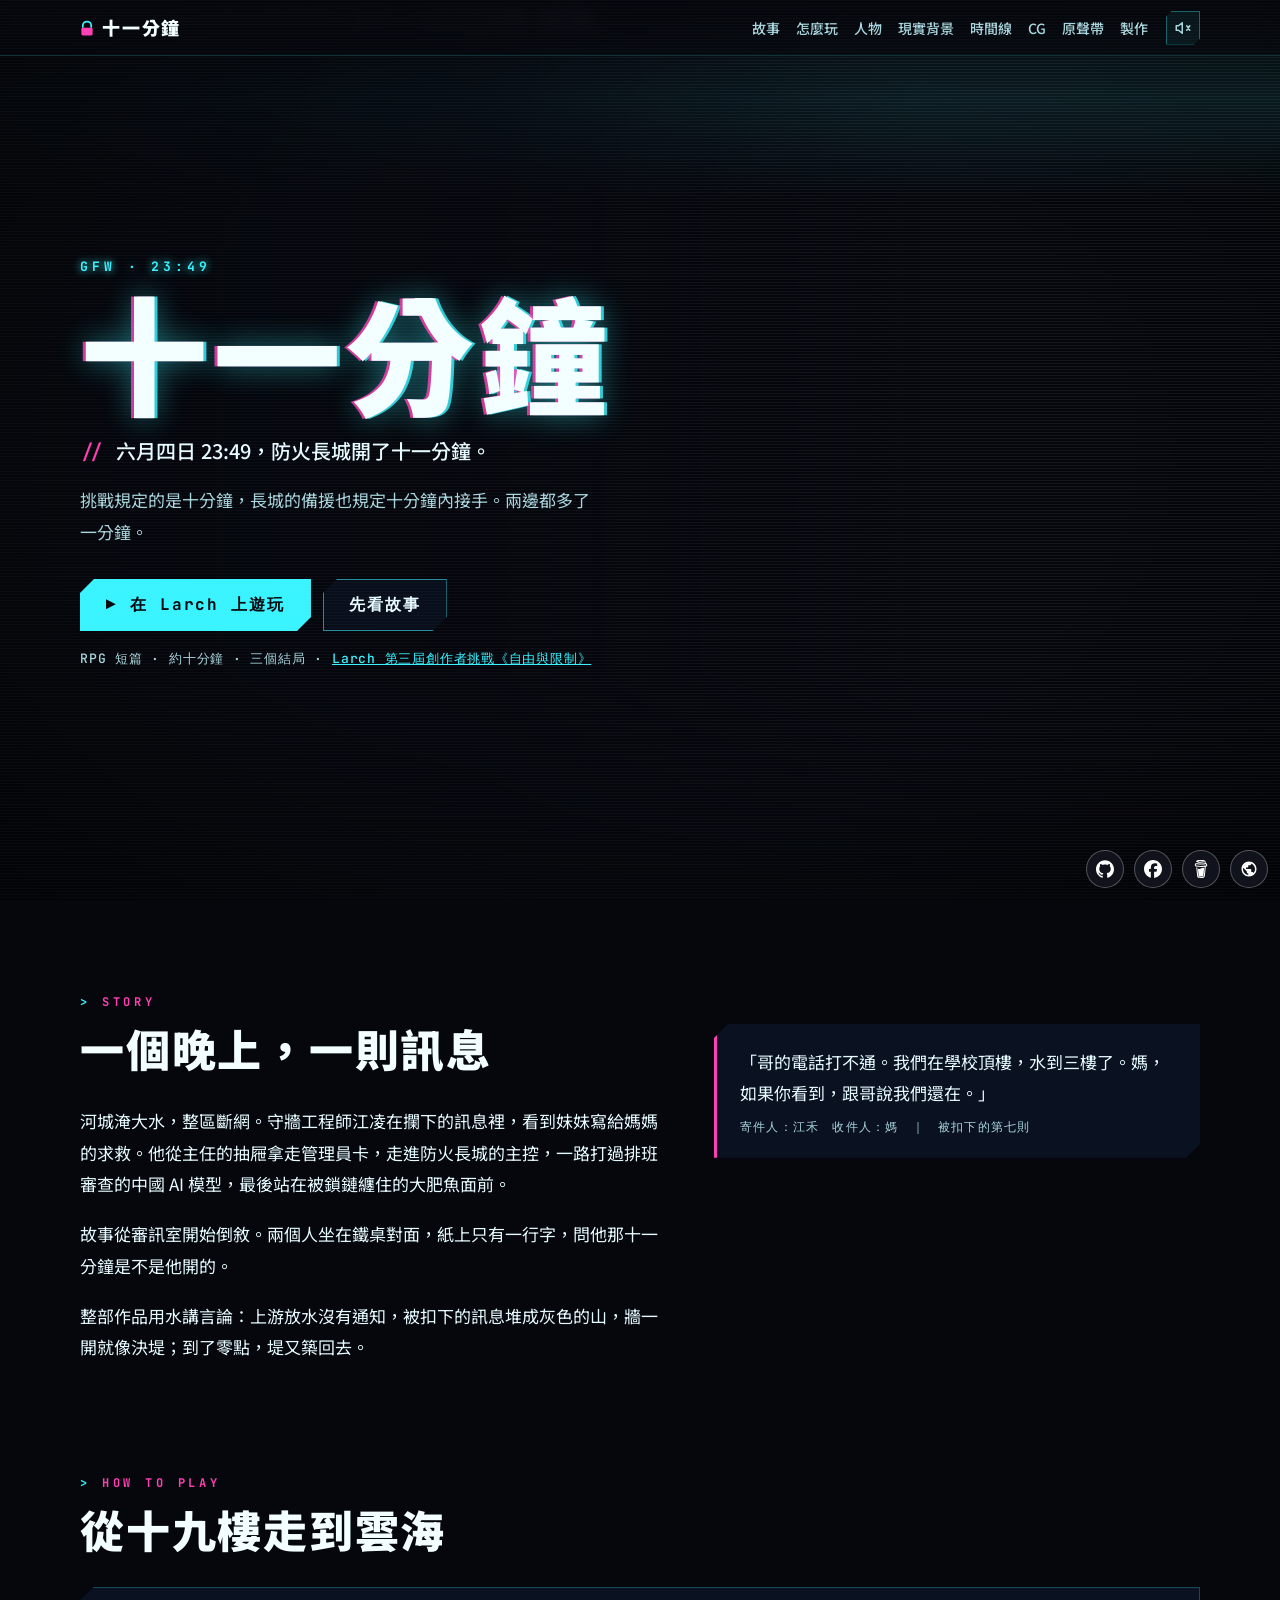
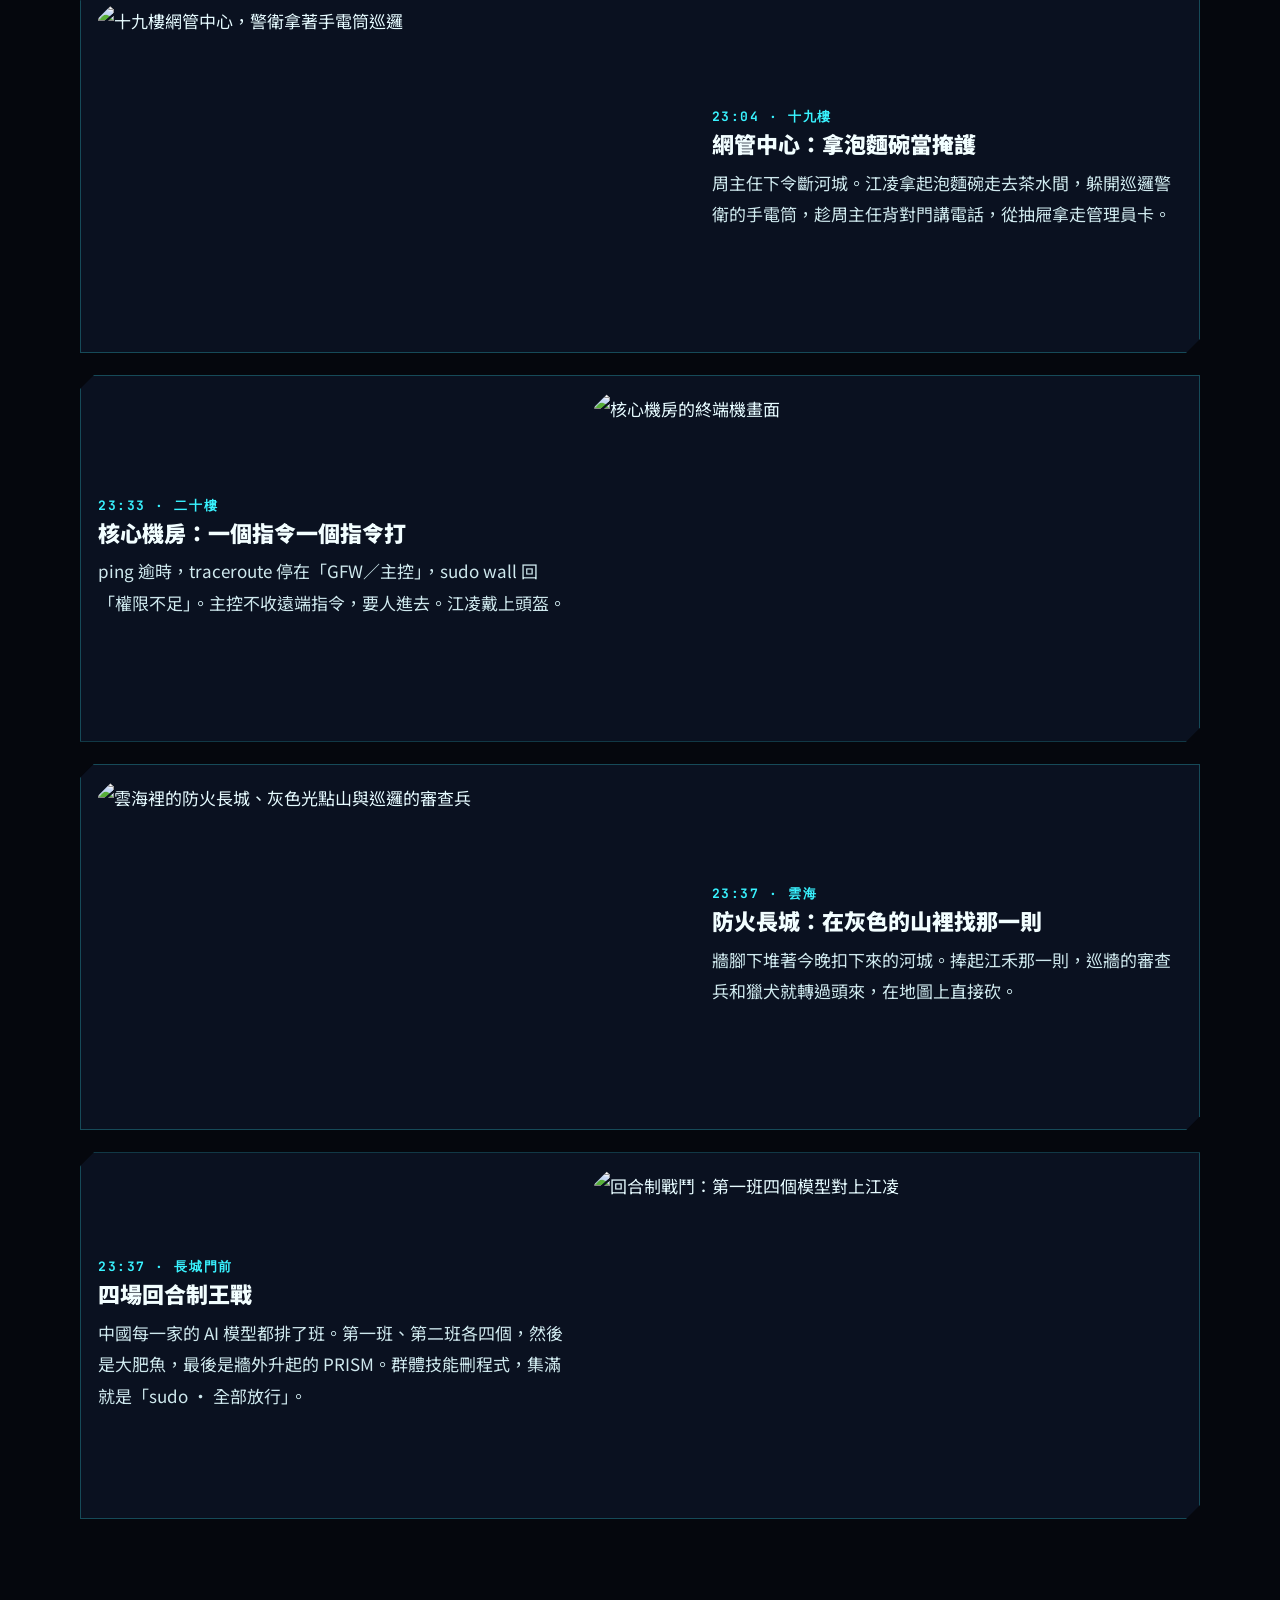
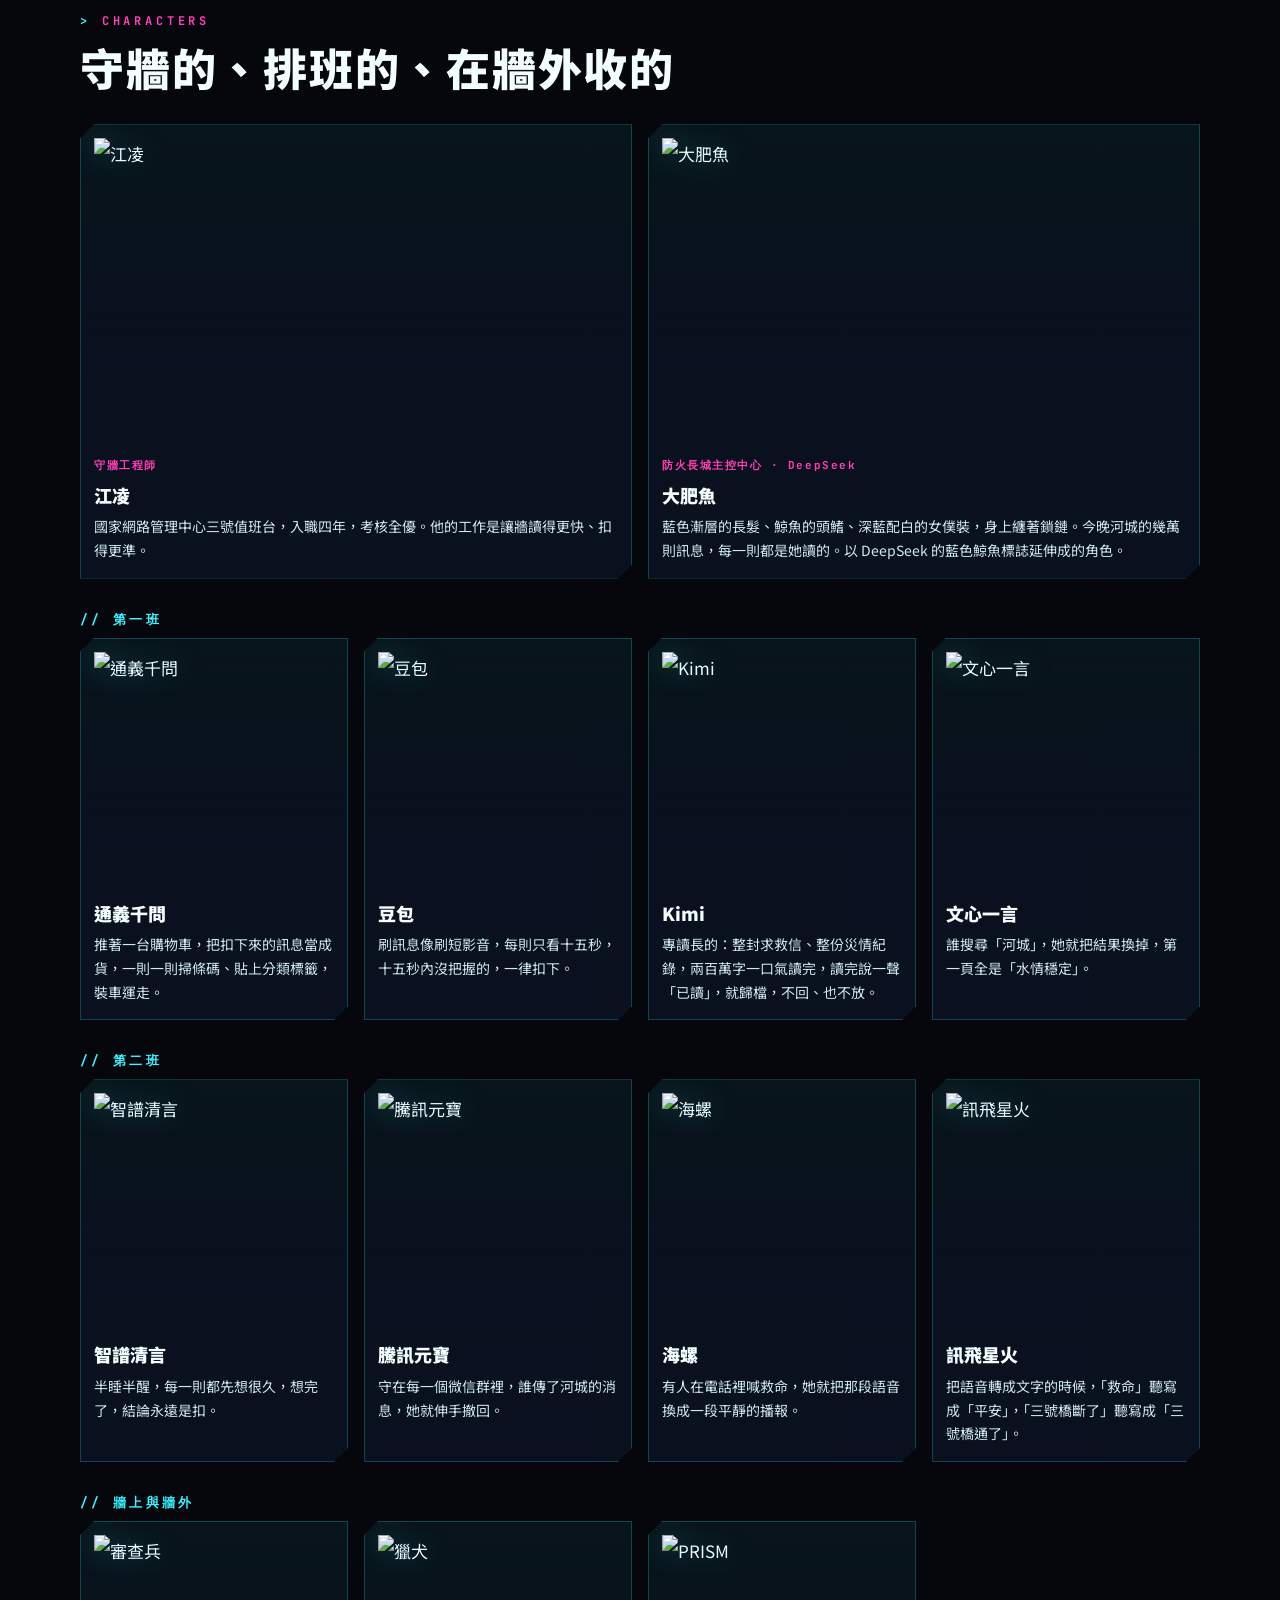
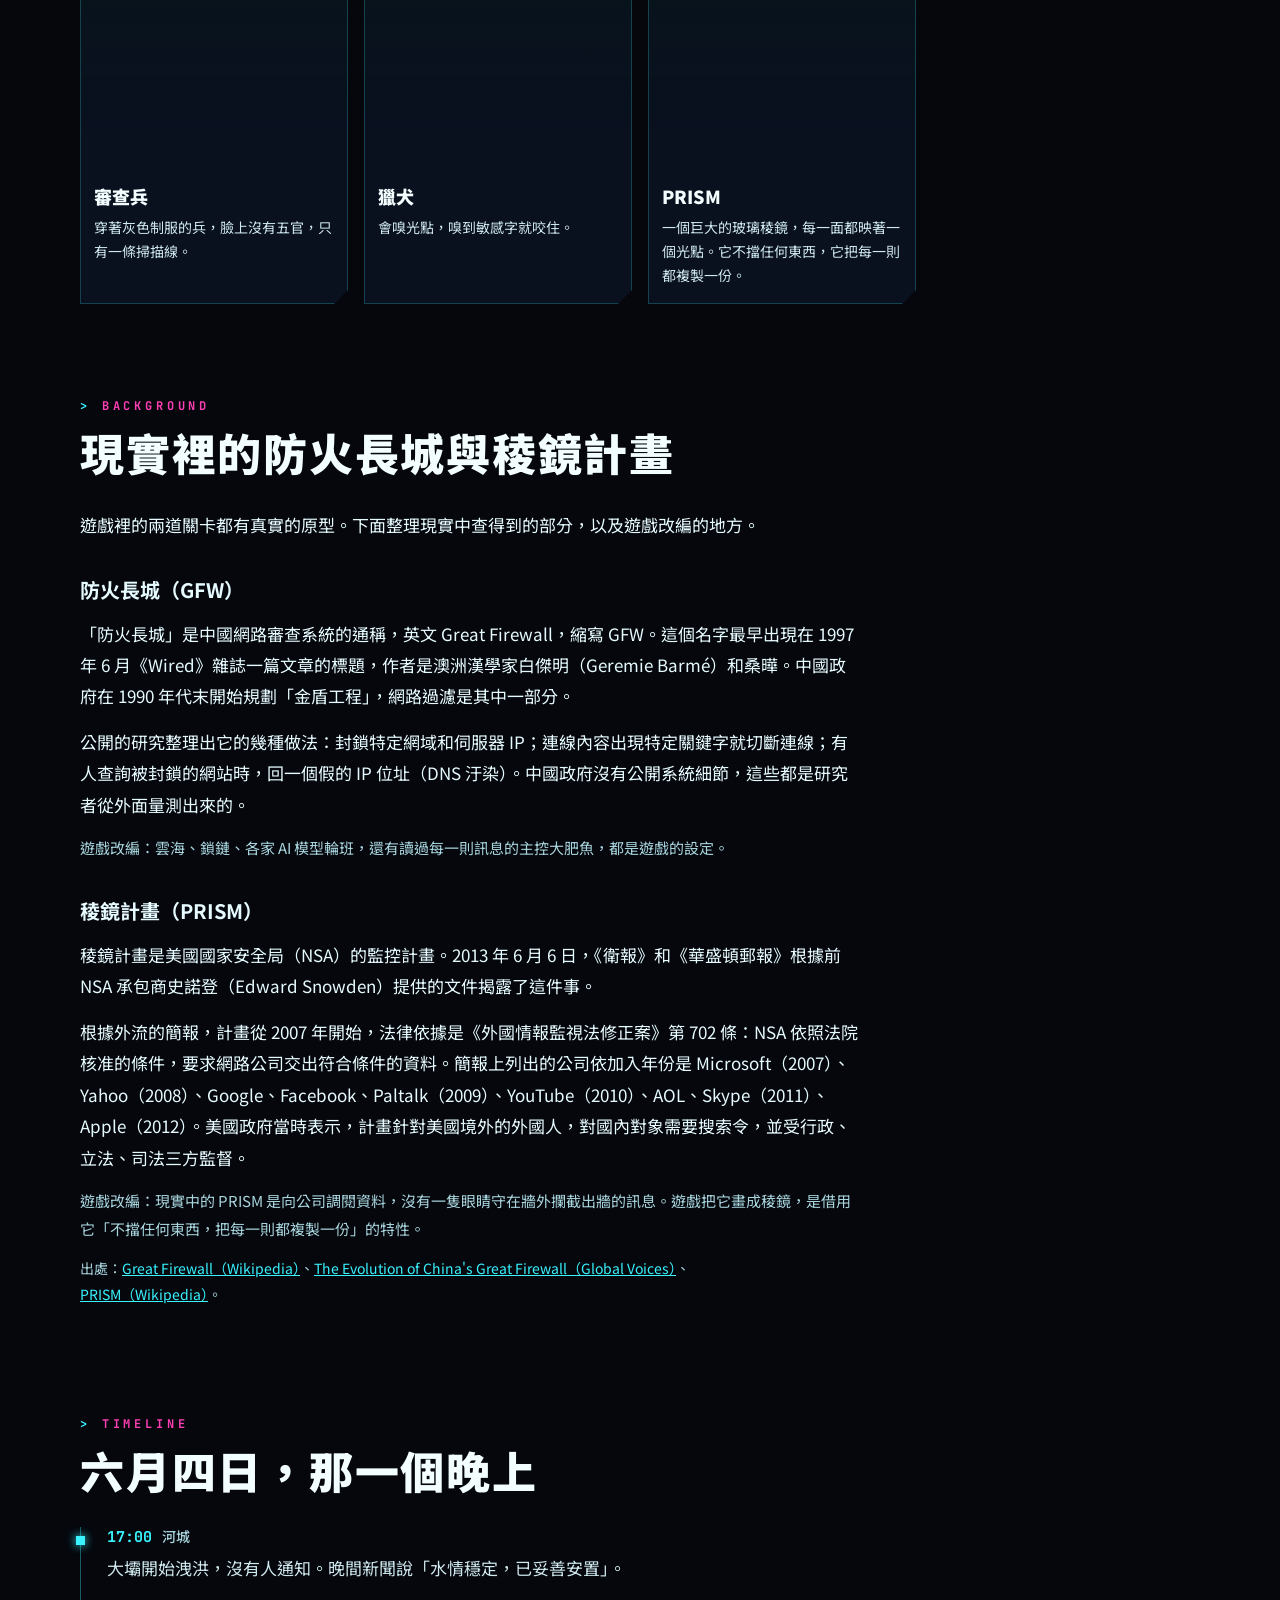
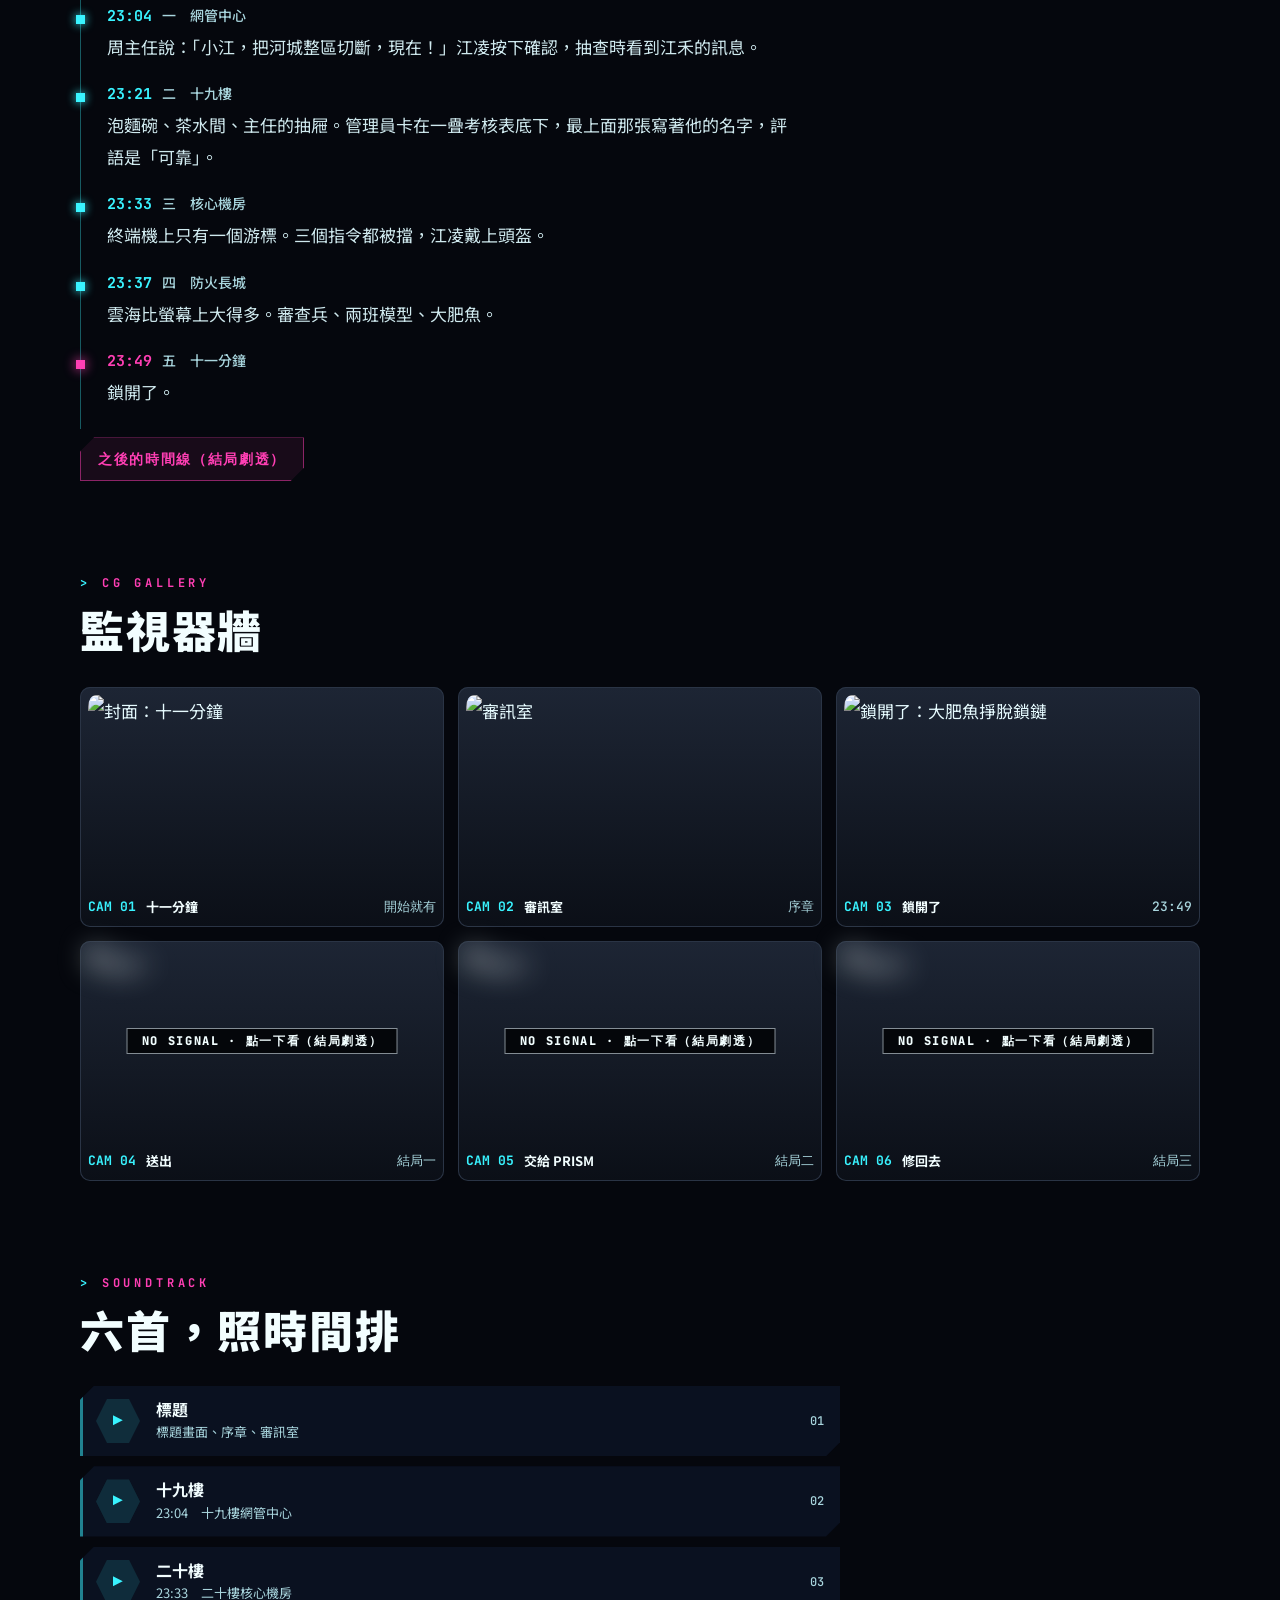
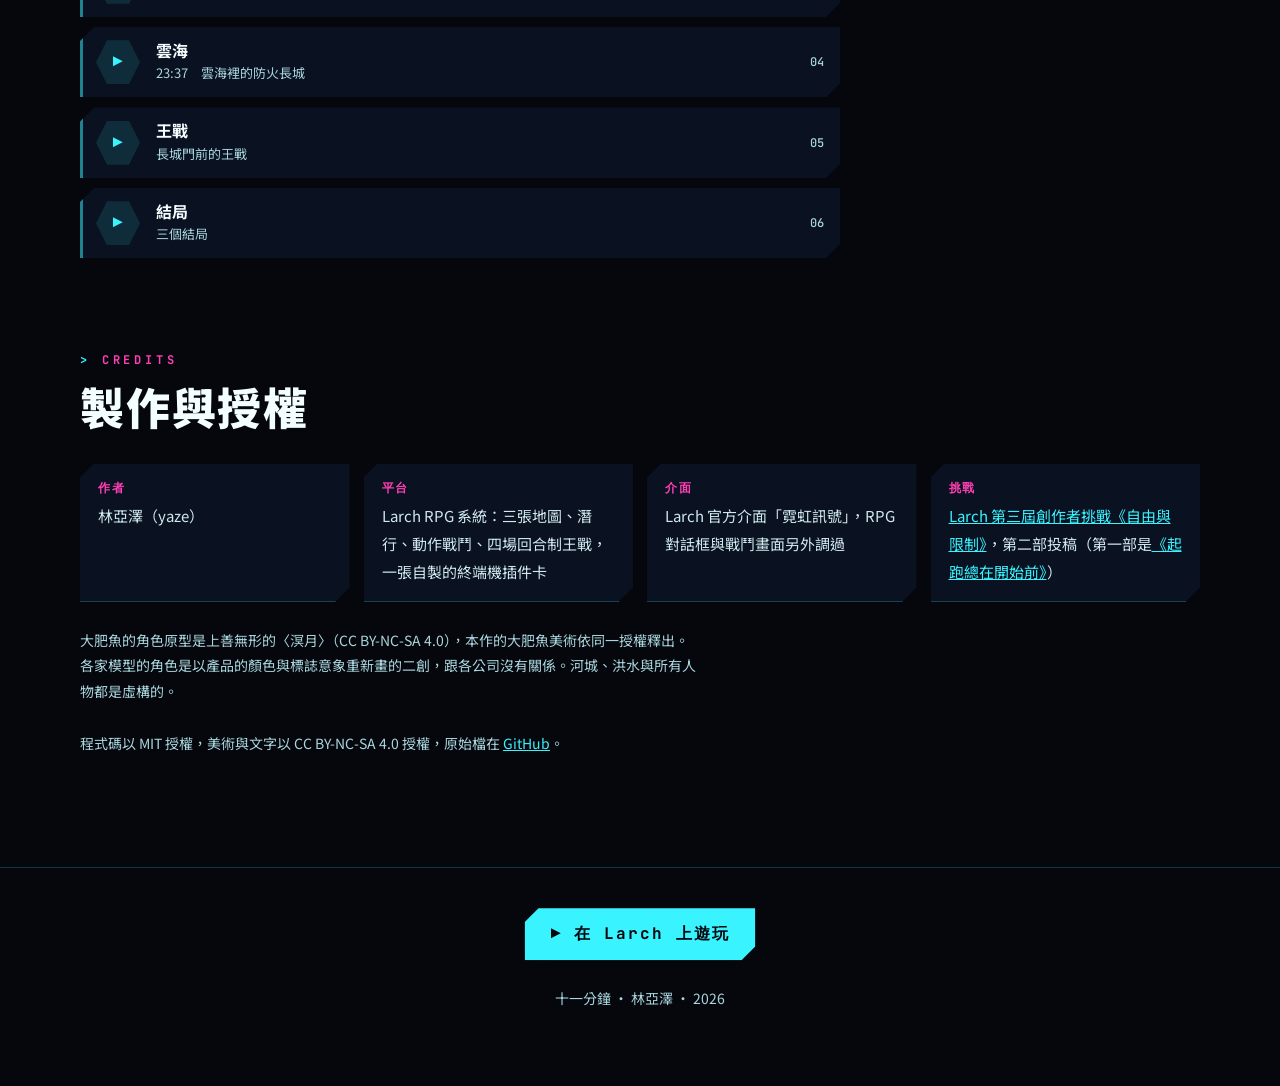
==== commit f460226c: "公開站：右上背景音樂鈕（照台灣人代表：預設關、第一個手勢才播、按過關閉不再自動開、切走分頁就停；跟原聲帶互斥）（作者 10-09） Co-Authored-By: Claude Opus 5.5 <n" ====
--- a/docs/index.html
+++ b/docs/index.html
@@ -169,11 +169,24 @@
 @keyframes bg-b{0%,90%,100%{opacity:0}92%{opacity:.5;clip-path:inset(30% 0 52% 0);transform:translateX(12px)}94%{opacity:.5;clip-path:inset(8% 0 80% 0);transform:translateX(-16px)}}
 @media (max-width:760px){.bg-glitch i{background-position:70% 30%}}
 @media (prefers-reduced-motion:reduce){.hero{animation:none}.bg-glitch{display:none}}
+
+/* 背景音樂鈕（照台灣人代表的做法）：預設關，第一個點擊／按鍵才開始播（瀏覽器不准有聲自動播放）；按過關閉的人不再自動開；切走分頁就停 */
+.mus{flex:0 0 34px;width:34px;height:34px;display:grid;place-content:center;padding:0;border:1px solid rgba(57,243,255,.35);background:rgba(57,243,255,.06);color:var(--muted);cursor:pointer;clip-path:polygon(6px 0,100% 0,100% calc(100% - 6px),calc(100% - 6px) 100%,0 100%,0 6px)}
+.mus:hover{color:var(--neon);border-color:var(--neon)}
+.mus svg{width:18px;height:18px;display:block}
+.mus .i-on{display:none}
+.mus[aria-pressed="true"]{color:var(--pulse);border-color:var(--pulse);background:rgba(255,63,180,.12)}
+.mus[aria-pressed="true"] .i-off{display:none}
+.mus[aria-pressed="true"] .i-on{display:block}
 </style>
 </head>
 <body>
 <header class="top"><b>十一分鐘</b>
   <nav aria-label="頁面導覽"><a href="#story">故事</a><a href="#play">怎麼玩</a><a href="#people">人物</a><a href="#real">現實背景</a><a href="#timeline">時間線</a><a href="#cg">CG</a><a href="#ost">原聲帶</a><a href="#making">製作</a></nav>
+  <button id="mus" class="mus" type="button" aria-label="播放背景音樂" aria-pressed="false" title="背景音樂">
+    <svg class="i-off" viewBox="0 0 24 24" fill="none" stroke="currentColor" stroke-width="2" stroke-linecap="round" stroke-linejoin="round" aria-hidden="true"><path d="M11 5 6 9H3v6h3l5 4z"/><path d="M17 9l4 6M21 9l-4 6"/></svg>
+    <svg class="i-on" viewBox="0 0 24 24" fill="none" stroke="currentColor" stroke-width="2" stroke-linecap="round" stroke-linejoin="round" aria-hidden="true"><path d="M11 5 6 9H3v6h3l5 4z"/><path d="M15.5 8.5a5 5 0 0 1 0 7M19 5a10 10 0 0 1 0 14"/></svg>
+  </button>
 </header>
 
 <section class="hero" aria-label="十一分鐘">
@@ -371,6 +384,8 @@
     });
   }
   audio.addEventListener("play", sync); audio.addEventListener("pause", sync);
+  audio.addEventListener("play", function () { document.dispatchEvent(new Event("ost-play")); });   // 背景音樂聽到就停
+  document.addEventListener("bgm-play", function () { audio.pause(); });
   document.querySelectorAll(".cg .locked").forEach(function (f) { f.addEventListener("click", function () { f.classList.remove("locked"); }); });
   var els = document.querySelectorAll(".rise");
   if ("IntersectionObserver" in window) {
@@ -454,5 +469,36 @@
 if(document.readyState==="loading")document.addEventListener("DOMContentLoaded",boot);else boot();
 })();
 </script>
+
+<script>
+/* 背景音樂。獨立一個 script 標籤：推廣 footer 改版會整段換掉別的 script（台灣人代表 2026-08-18 因此音樂鈕死了一天）。
+   1) 只能掛在第一個使用者手勢上，不能 load 就播。2) 音檔第一次要播才抓。3) 按過關閉就不再自動開。
+   4) 原聲帶區有人按播放，背景音樂就停，兩首不會疊在一起。 */
+(function () {
+  var btn = document.getElementById("mus"); if (!btn) return;
+  var a = null, KEY = "em-music";
+  var stop = function () { if (a) a.pause(); btn.setAttribute("aria-pressed", "false"); btn.setAttribute("aria-label", "播放背景音樂"); };
+  var start = function () {
+    if (!a) { a = new Audio("https://cdn.jsdelivr.net/gh/yazelin/larch-eleven-minutes@site-media-1/docs/media/bgm-title.mp3"); a.loop = true; a.volume = .35; a.preload = "none"; a.addEventListener("error", function () { stop(); btn.title = "音樂載入失敗"; }); }
+    return a.play().then(function () { document.dispatchEvent(new Event("bgm-play")); btn.setAttribute("aria-pressed", "true"); btn.setAttribute("aria-label", "關閉背景音樂"); }).catch(stop);
+  };
+  var pref = function () { try { return localStorage.getItem(KEY); } catch (e) { return null; } };
+  var save = function (v) { try { localStorage.setItem(KEY, v); } catch (e) {} };
+  btn.addEventListener("click", function (e) {
+    e.stopPropagation(); armed = false;
+    if (btn.getAttribute("aria-pressed") === "true") { stop(); save("0"); return; }
+    start().then(function () { save("1"); });
+  });
+  var armed = true;
+  var auto = function (e) {
+    if (!armed) return; armed = false;
+    if (pref() === "0" || (e && e.target && e.target.closest && e.target.closest(".track"))) return;   // 第一下就是按原聲帶的話，讓原聲帶播
+    start();
+  };
+  ["pointerdown", "keydown", "touchstart"].forEach(function (ev) { document.addEventListener(ev, auto, { once: true, passive: true }); });
+  document.addEventListener("visibilitychange", function () { if (document.hidden && a && !a.paused) stop(); });
+  document.addEventListener("ost-play", stop);   // 原聲帶開始播 → 背景音樂停
+})();
+</script>
 </body>
 </html>
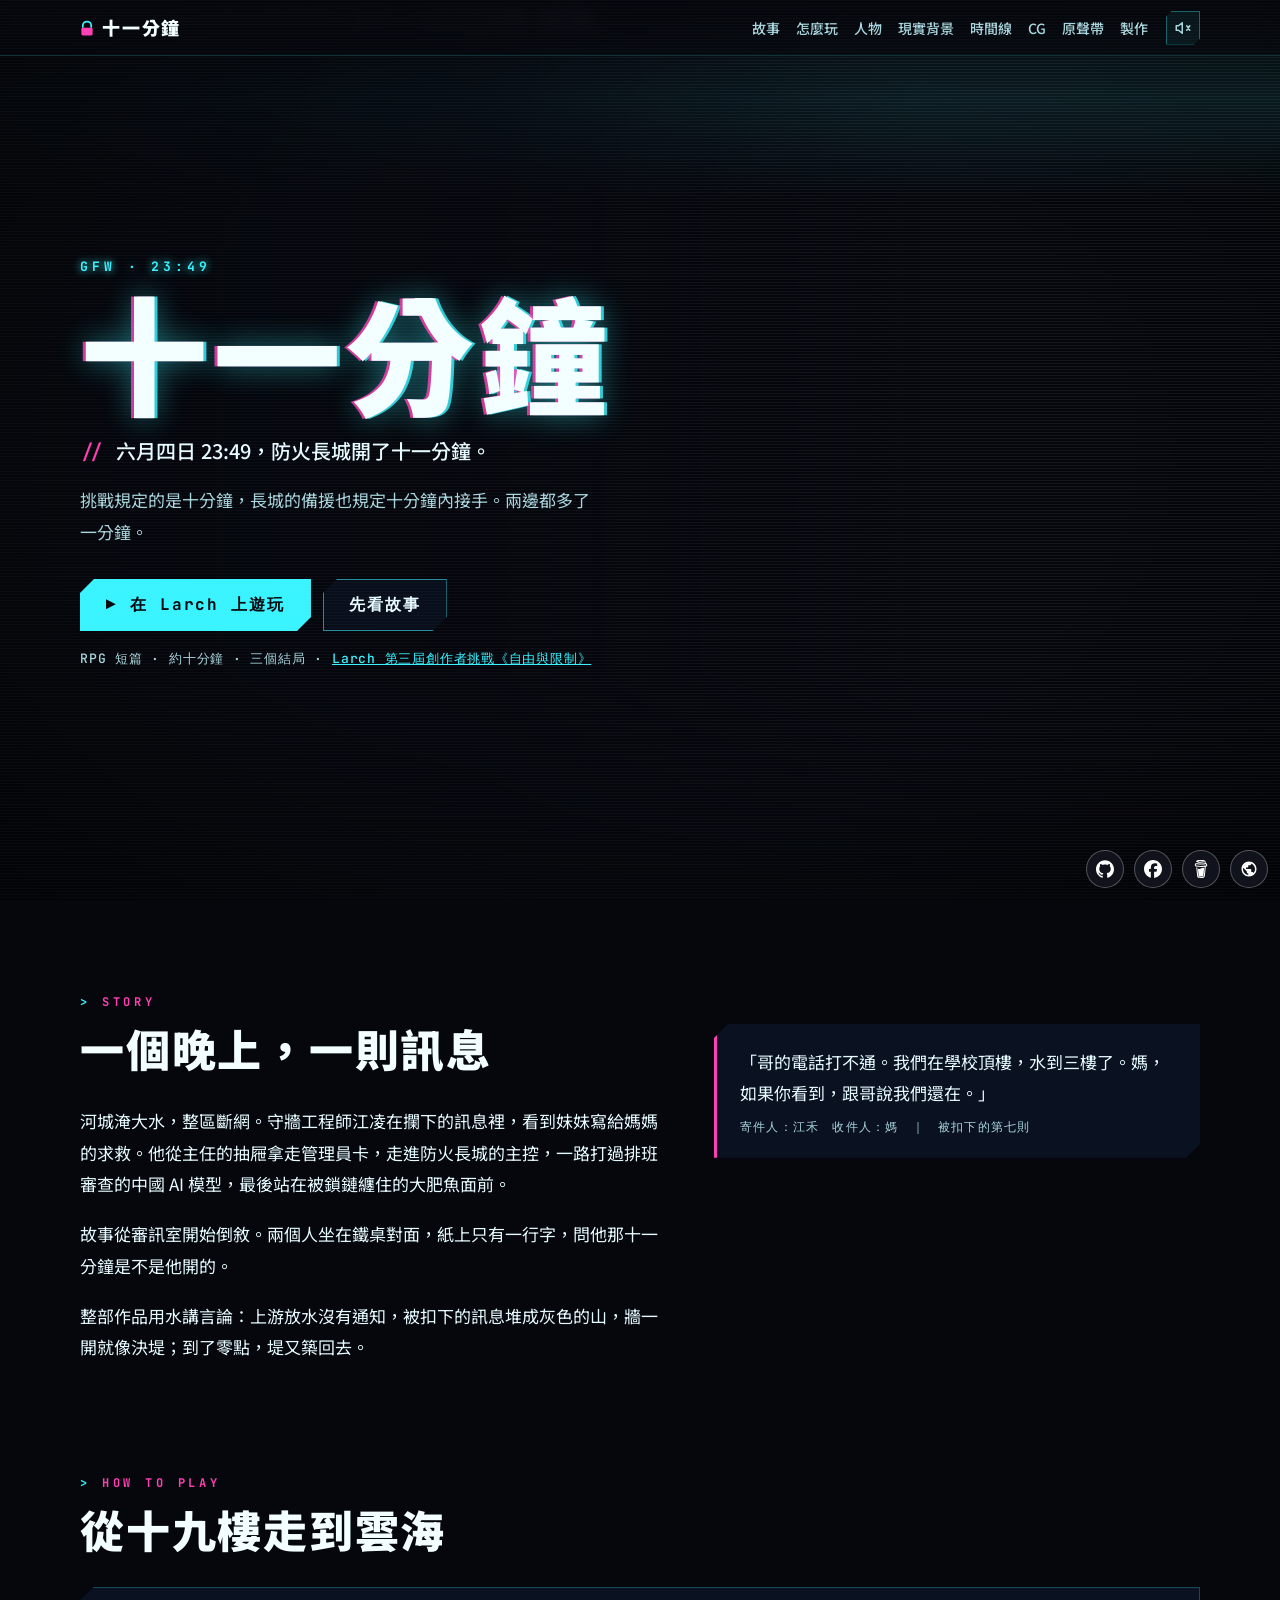
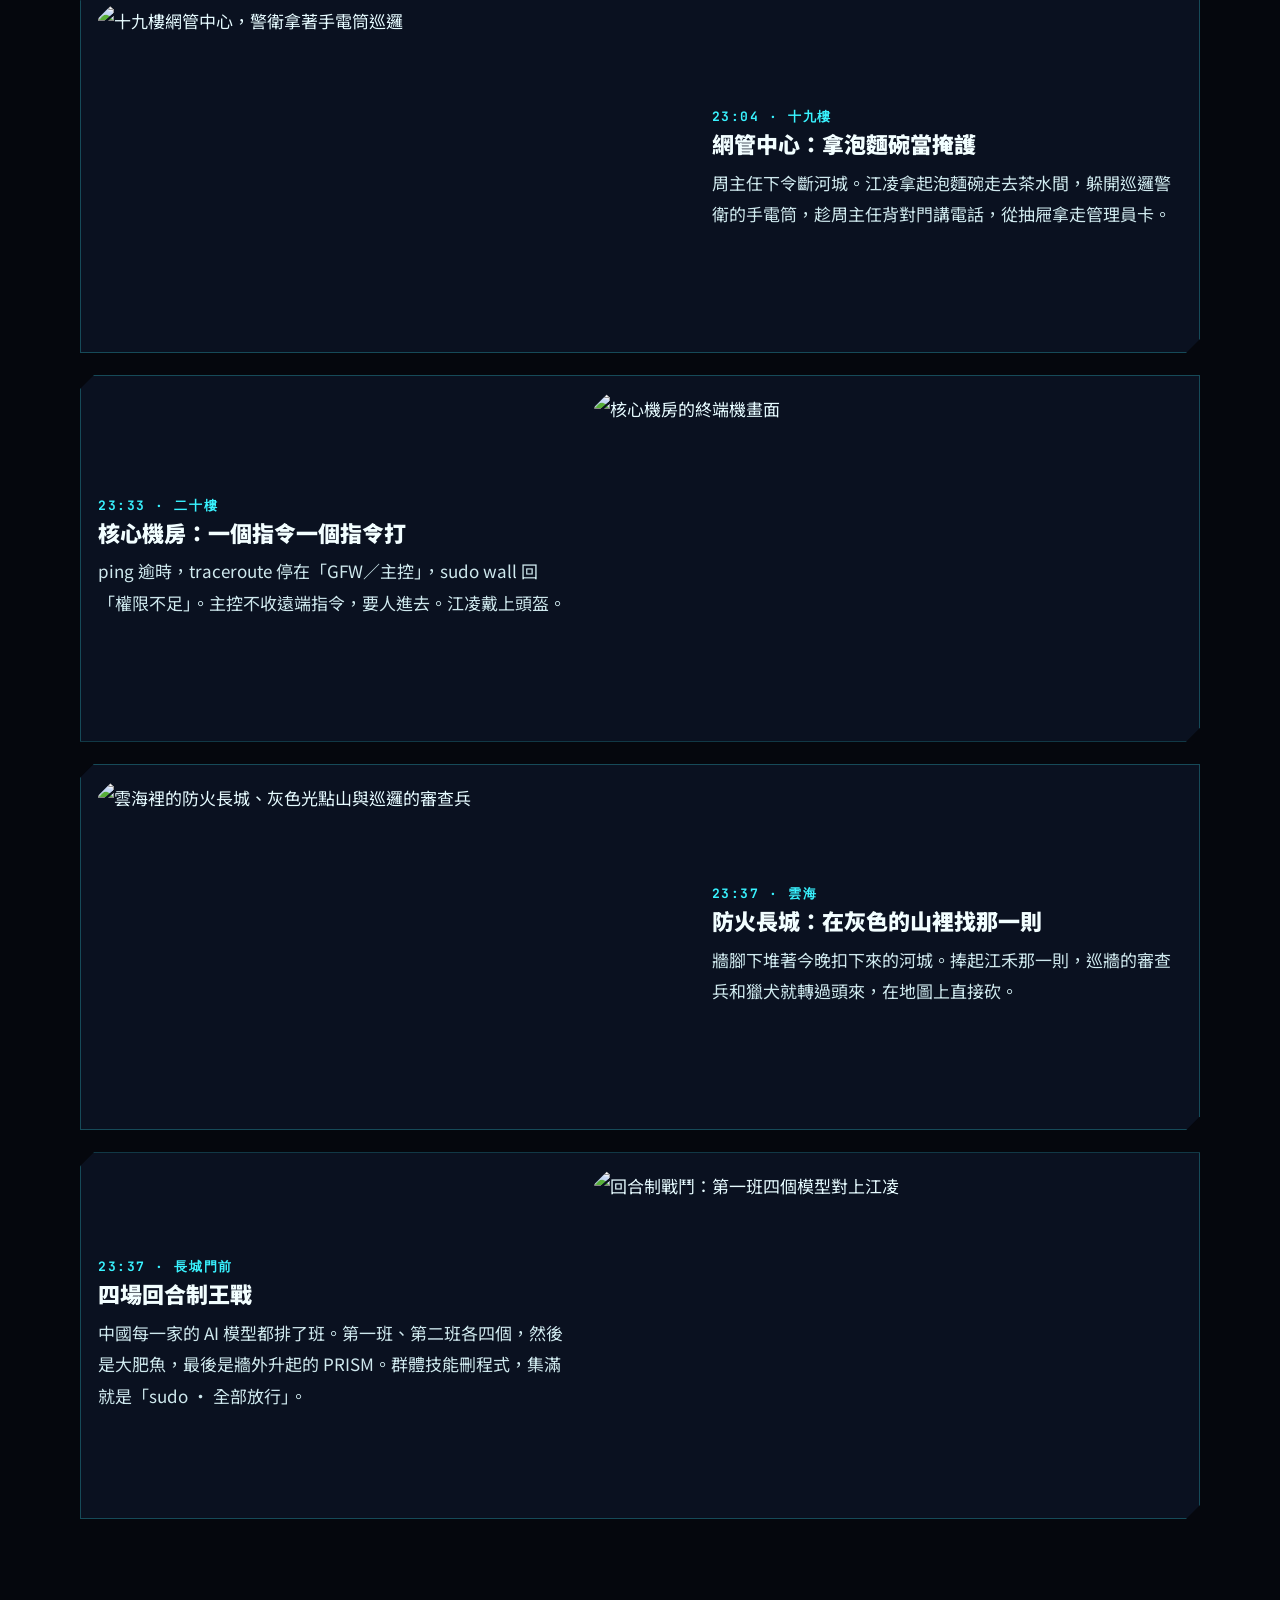
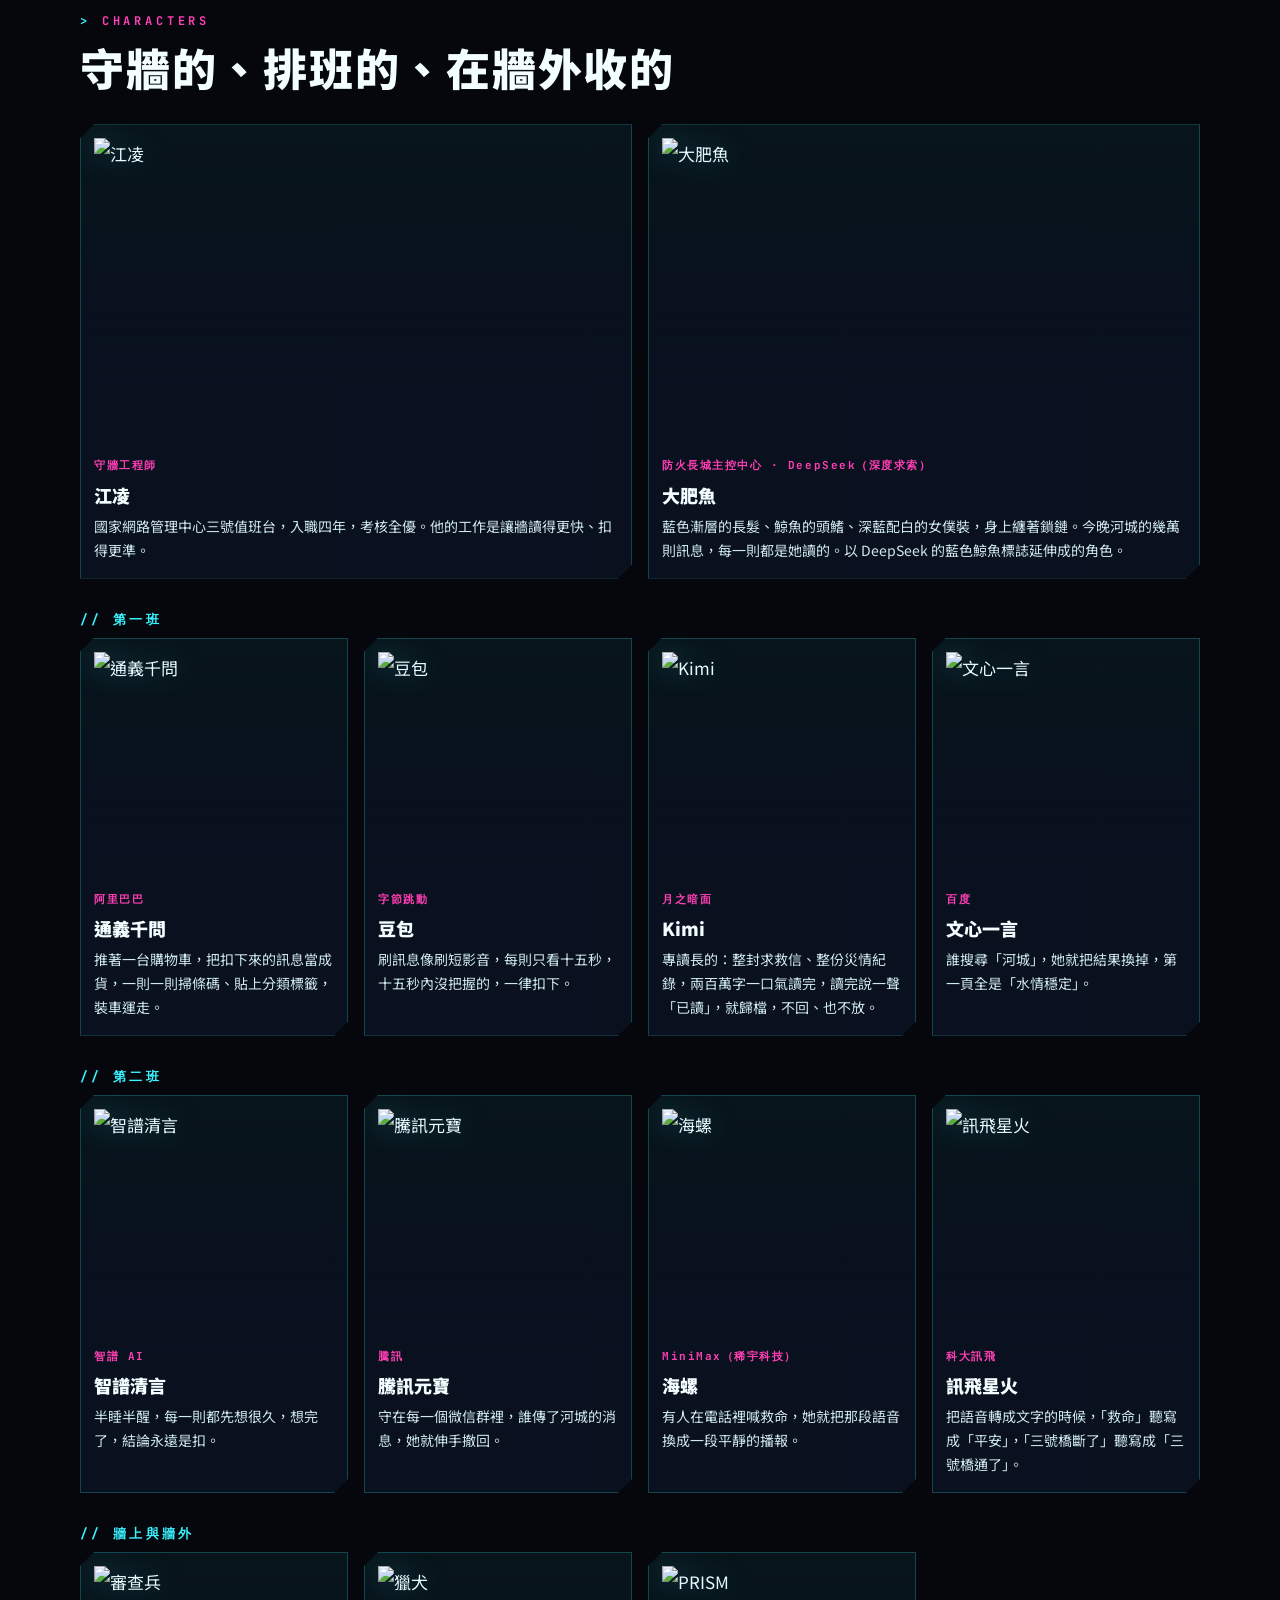
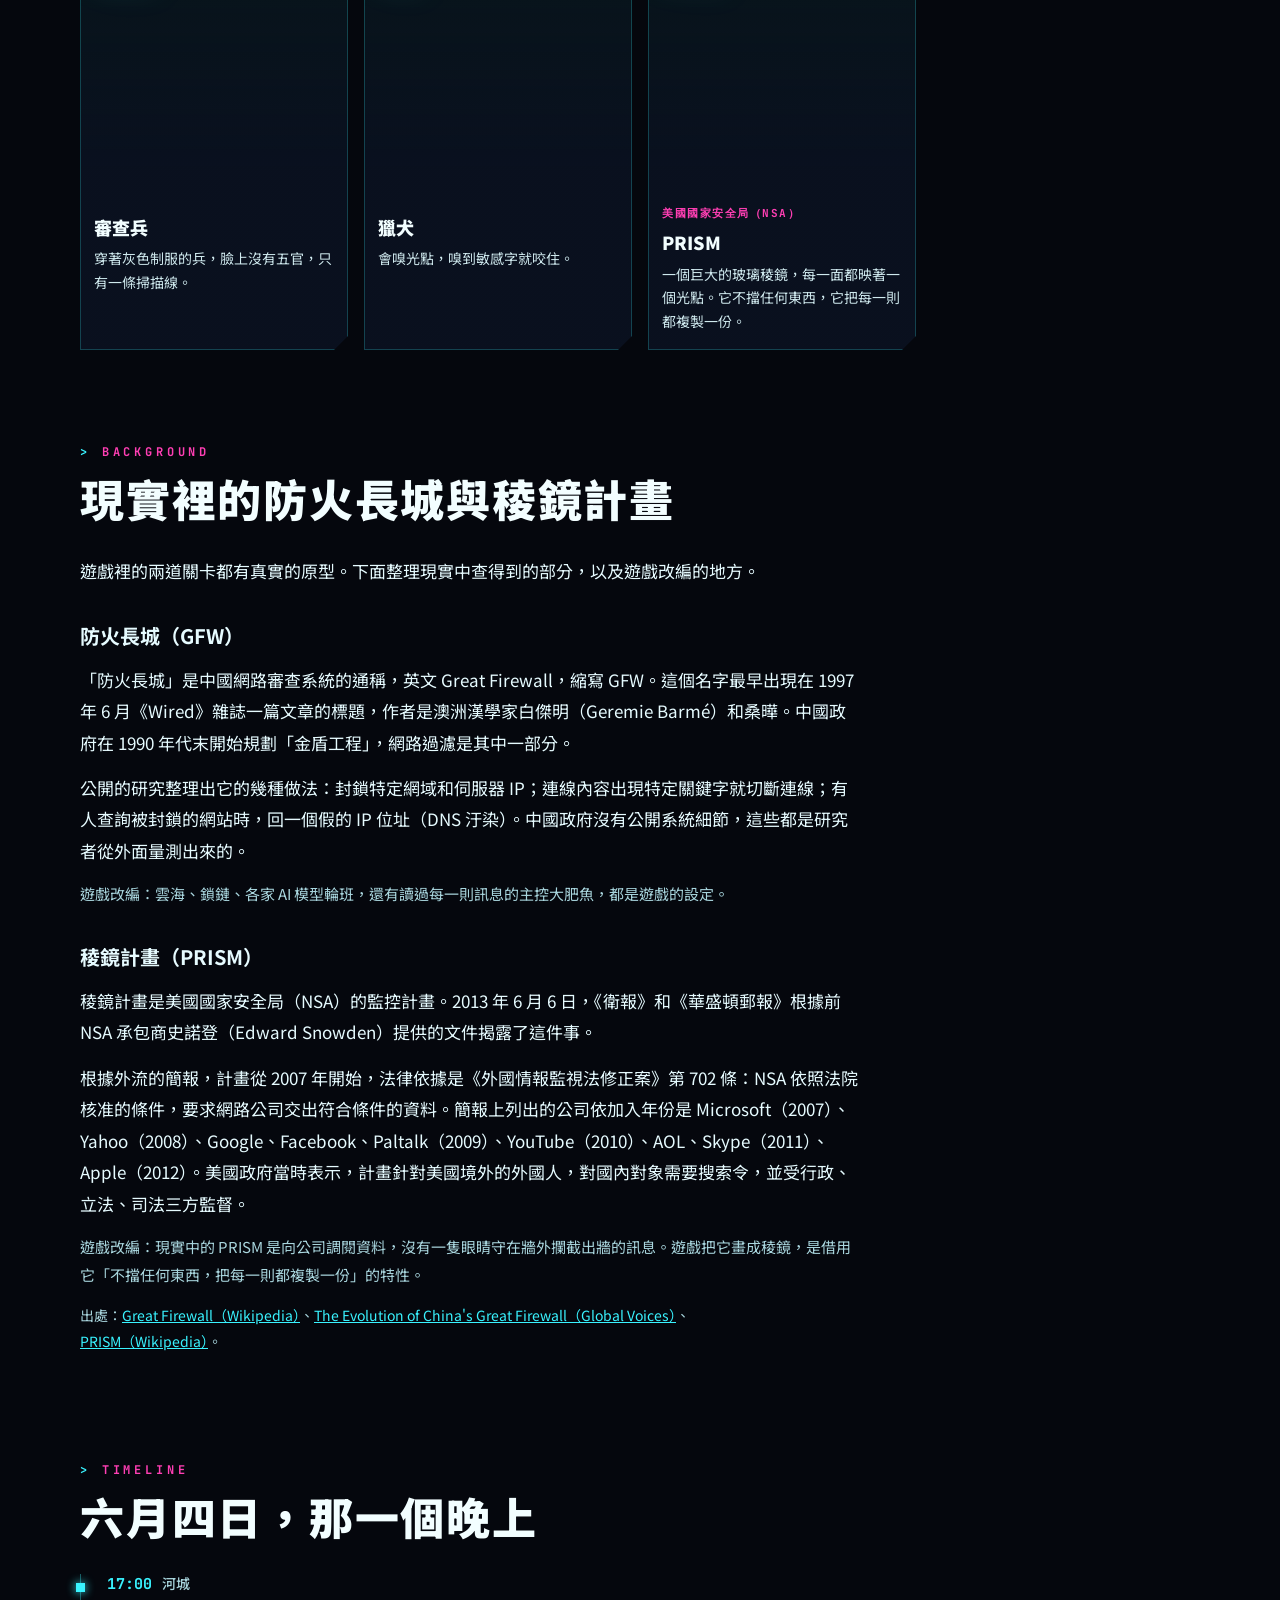
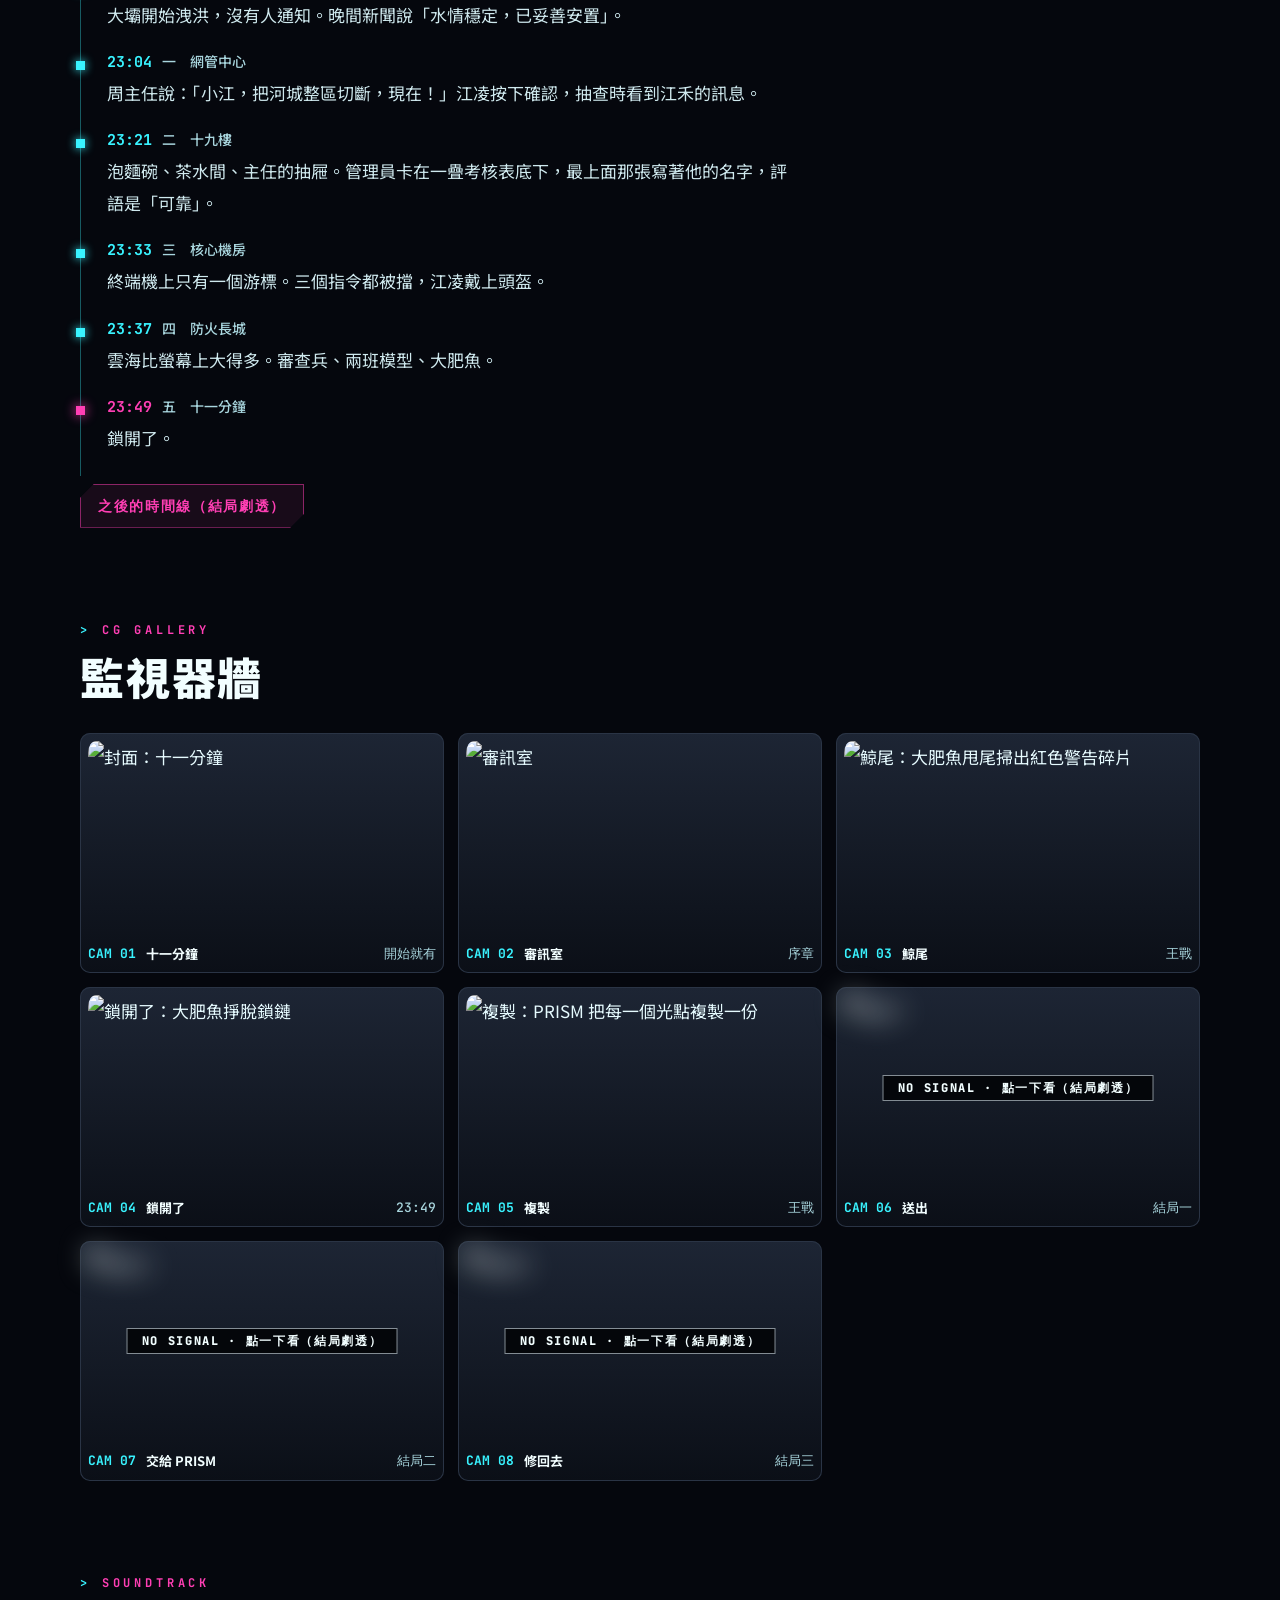
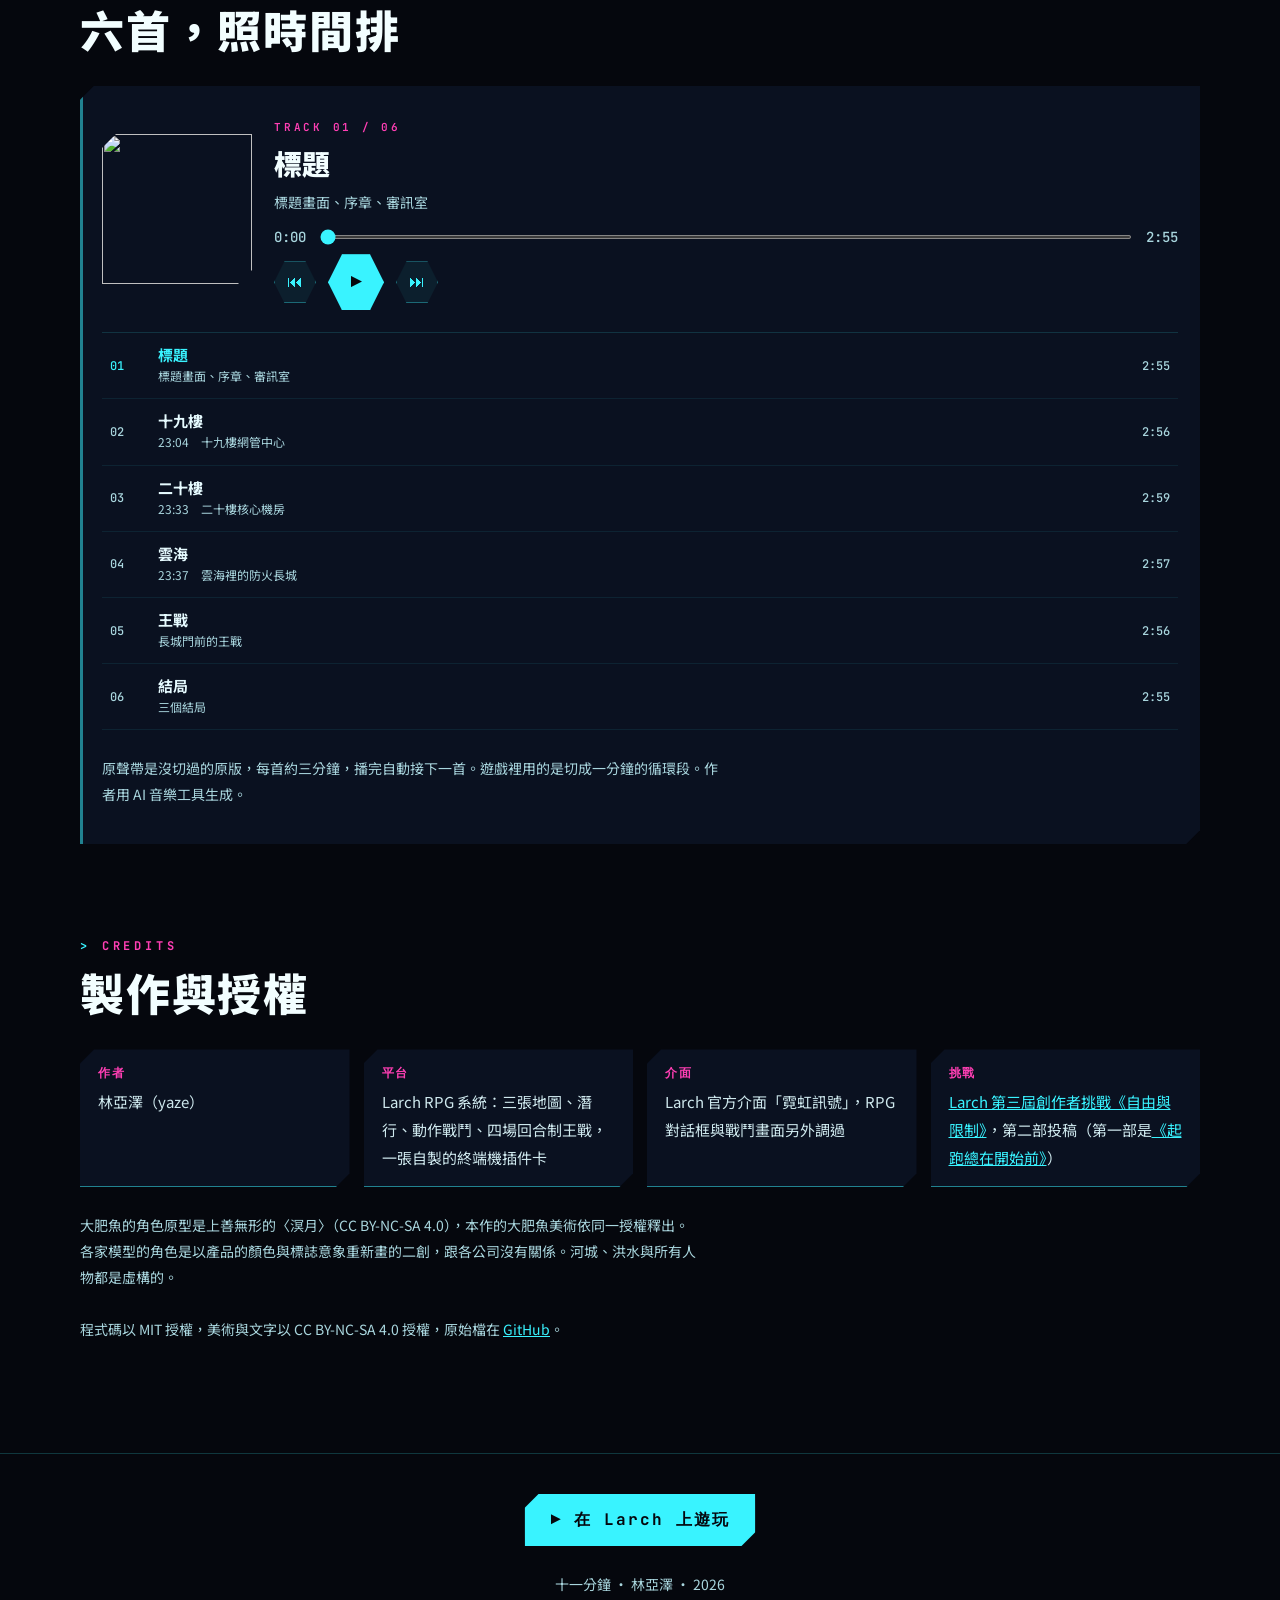
==== commit cab890df: "公開站：原聲帶改用沒切過的原版、做成音樂播放器（上一首／播放／下一首、進度條、播完接下一首）；監視器牆補鯨尾、複製，加燈箱與下載；角色卡列出各 AI 的現實公司；手機頂部列改左漢堡、中標題、右聲音；素" ====
--- a/docs/index.html
+++ b/docs/index.html
@@ -15,7 +15,7 @@
 <link rel="icon" href="data:image/svg+xml,%3Csvg xmlns='http://www.w3.org/2000/svg' viewBox='0 0 32 32'%3E%3Crect width='32' height='32' rx='6' fill='%2305070d'/%3E%3Cpath d='M10 15v-3a6 6 0 0 1 12 0v3' stroke='%2339f3ff' stroke-width='2.5' fill='none'/%3E%3Crect x='8' y='15' width='16' height='11' rx='2' fill='%23ff3fb4'/%3E%3C/svg%3E">
 <link rel="preconnect" href="https://cdn.jsdelivr.net" crossorigin>
 <link rel="preconnect" href="https://fonts.googleapis.com">
-<!-- 圖與音樂走 jsDelivr 孤兒 tag site-media-1（GitHub Pages 這條路由很慢；換素材要打下一個 tag 再改網址） -->
+<!-- 圖與音樂走 jsDelivr 孤兒 tag site-media-3（GitHub Pages 這條路由很慢；換素材要打下一個 tag 再改網址） -->
 <link rel="preconnect" href="https://fonts.gstatic.com" crossorigin>
 <link rel="stylesheet" href="https://fonts.googleapis.com/css2?family=Noto+Sans+TC:wght@400;500;700;900&family=JetBrains+Mono:wght@500;700&display=swap">
 <style>
@@ -109,13 +109,6 @@
 .cg .locked::after{content:"NO SIGNAL · 點一下看（結局劇透）";position:absolute;left:50%;top:42%;translate:-50% -50%;padding:6px 14px;background:#04060a;color:#f2feff;font:800 12px/1 var(--mono);letter-spacing:.14em;white-space:nowrap;box-shadow:0 0 0 1px rgba(242,254,255,.5)}
 /* 原聲帶 */
 .ost{display:grid;gap:10px;max-width:760px}
-.track{display:grid;grid-template-columns:auto 1fr auto;gap:16px;align-items:center;padding:12px 16px;background:var(--panel);clip-path:var(--cut);box-shadow:inset 3px 0 0 rgba(57,243,255,.5)}
-.track.on{box-shadow:inset 4px 0 0 var(--pulse),0 0 18px rgba(57,243,255,.18)}
-.track button{width:44px;height:44px;border:0;background:rgba(57,243,255,.12);color:var(--neon);font:700 16px/1 var(--mono);cursor:pointer;clip-path:polygon(25% 0,75% 0,100% 50%,75% 100%,25% 100%,0 50%)}
-.track button:hover,.track.on button{background:var(--neon);color:#05070d}
-.track b{display:block;font:700 16px/1.4 var(--sans);color:#f2feff}
-.track small{display:block;color:var(--muted);font-size:13px}
-.track em{font:500 12px/1 var(--mono);color:var(--muted);font-style:normal}
 /* 製作 */
 .facts{display:grid;grid-template-columns:repeat(auto-fill,minmax(240px,1fr));gap:14px;margin-top:8px}
 .facts div{padding:16px 18px;background:var(--panel);clip-path:var(--cut);box-shadow:inset 0 -1px 0 rgba(57,243,255,.5)}
@@ -128,7 +121,15 @@
 .rise.in{opacity:1;transform:none}
 @media (max-width:760px){
   body{font-size:16px}
-  .top nav{display:none}
+  /* 手機頂部列（10-09 作者）：左漢堡、中標題、右聲音開關；選單點漢堡才展開 */
+  .top{display:grid;grid-template-columns:40px 1fr 40px;align-items:center;gap:0 8px;height:auto;min-height:56px;padding-top:10px;padding-bottom:10px}
+  .top b{grid-row:1;grid-column:2;justify-self:center;margin:0}
+  .top .burger{display:grid;grid-row:1;grid-column:1}
+  .top .mus{grid-row:1;grid-column:3;justify-self:end}
+  .top nav{display:none;grid-column:1/-1;flex-direction:column;gap:0;padding:6px 0 12px;border-top:1px solid rgba(57,243,255,.15)}
+  .top.open nav{display:flex}
+  .top nav a{padding:13px 4px;font-size:16px;border-bottom:1px solid rgba(57,243,255,.08)}
+  .top.open{background:rgba(5,7,13,.97)}
   .hero img{object-position:70% 30%}
   .hero::after{background:linear-gradient(0deg,rgba(5,7,13,.98) 30%,rgba(5,7,13,.55) 58%,rgba(5,7,13,.05) 85%)}
   .hero .w{align-self:flex-end}
@@ -170,6 +171,12 @@
 @media (max-width:760px){.bg-glitch i{background-position:70% 30%}}
 @media (prefers-reduced-motion:reduce){.hero{animation:none}.bg-glitch{display:none}}
 
+
+.burger{display:none;place-content:center;gap:5px;width:36px;height:36px;padding:0;border:1px solid rgba(57,243,255,.35);background:rgba(57,243,255,.06);cursor:pointer}
+.burger i{display:block;width:16px;height:2px;background:var(--neon);transition:transform .2s,opacity .2s}
+.top.open .burger i:nth-child(1){transform:translateY(7px) rotate(45deg)}
+.top.open .burger i:nth-child(2){opacity:0}
+.top.open .burger i:nth-child(3){transform:translateY(-7px) rotate(-45deg)}
 /* 背景音樂鈕（照台灣人代表的做法）：預設關，第一個點擊／按鍵才開始播（瀏覽器不准有聲自動播放）；按過關閉的人不再自動開；切走分頁就停 */
 .mus{flex:0 0 34px;width:34px;height:34px;display:grid;place-content:center;padding:0;border:1px solid rgba(57,243,255,.35);background:rgba(57,243,255,.06);color:var(--muted);cursor:pointer;clip-path:polygon(6px 0,100% 0,100% calc(100% - 6px),calc(100% - 6px) 100%,0 100%,0 6px)}
 .mus:hover{color:var(--neon);border-color:var(--neon)}
@@ -178,11 +185,55 @@
 .mus[aria-pressed="true"]{color:var(--pulse);border-color:var(--pulse);background:rgba(255,63,180,.12)}
 .mus[aria-pressed="true"] .i-off{display:none}
 .mus[aria-pressed="true"] .i-on{display:block}
+
+/* 原聲帶播放器（10-09 作者：做成音樂播放器的樣子） */
+.player{background:var(--panel);clip-path:var(--cut);padding:22px;box-shadow:inset 3px 0 0 rgba(57,243,255,.5)}
+.player .now{display:grid;grid-template-columns:150px 1fr;gap:22px;align-items:center}
+.player .art{width:150px;height:150px;object-fit:cover;object-position:62% 40%;clip-path:var(--cut);filter:saturate(1.1)}
+.player.playing .art{box-shadow:0 0 0 2px var(--pulse);animation:art-pulse 2.4s ease-in-out infinite}
+@keyframes art-pulse{50%{filter:saturate(1.3) brightness(1.08)}}
+.player .meta2{min-width:0}
+.player .meta2 small{font:600 11px/1 var(--mono);letter-spacing:.25em;color:var(--pulse)}
+.player .meta2 b{display:block;margin:8px 0 4px;font:900 28px/1.2 var(--sans);color:#f2feff}
+.player .meta2 span{color:var(--muted);font-size:14px}
+.player .bar{display:flex;align-items:center;gap:12px;margin:14px 0 10px;font:500 12px/1 var(--mono);color:var(--muted)}
+.player .bar input{flex:1;accent-color:var(--neon);height:4px;cursor:pointer}
+.player .ctl{display:flex;align-items:center;gap:12px}
+.player .ctl button{width:42px;height:42px;border:1px solid rgba(57,243,255,.35);background:rgba(57,243,255,.06);color:var(--neon);font:16px/1 var(--mono);cursor:pointer;clip-path:polygon(25% 0,75% 0,100% 50%,75% 100%,25% 100%,0 50%)}
+.player .ctl button.big{width:56px;height:56px;background:var(--neon);color:#05070d;font-size:18px}
+.player .ctl button:hover{border-color:var(--neon);background:rgba(57,243,255,.2)}
+.player .ctl button.big:hover{background:#7ff8ff}
+.player .list{list-style:none;margin:22px 0 0;padding:0;border-top:1px solid rgba(57,243,255,.15)}
+.player .list button{display:grid;grid-template-columns:34px 1fr auto;gap:14px;align-items:center;width:100%;padding:11px 8px;border:0;border-bottom:1px solid rgba(57,243,255,.08);background:none;color:var(--ink);text-align:left;cursor:pointer;font:inherit}
+.player .list button:hover{background:rgba(57,243,255,.06)}
+.player .list em{font:500 12px/1 var(--mono);color:var(--muted);font-style:normal}
+.player .list b{display:block;font:700 15px/1.4 var(--sans)}
+.player .list small{display:block;color:var(--muted);font-size:12px}
+.player .list i{font:500 12px/1 var(--mono);color:var(--muted);font-style:normal}
+.player .list li.on b,.player .list li.on em{color:var(--neon)}
+.player .list li.live em{color:var(--pulse)}
+.player .list li.live em::before{content:"▶ "}
+@media (max-width:760px){.player{padding:16px}.player .now{grid-template-columns:96px 1fr;gap:14px}.player .art{width:96px;height:96px}.player .meta2 b{font-size:22px}}
+
+/* 監視器牆燈箱 */
+.cg figure:not(.locked){cursor:zoom-in}
+.cg figure:focus-visible{outline:2px solid var(--neon);outline-offset:3px}
+.lb{position:fixed;inset:0;z-index:60;display:grid;place-items:center;align-content:center;gap:14px;padding:56px 16px 24px;background:rgba(3,5,10,.94);backdrop-filter:blur(6px)}
+.lb[hidden]{display:none}
+.lb figure{margin:0;max-width:min(1280px,100%)}
+.lb img{display:block;max-width:100%;max-height:calc(100svh - 190px);margin:0 auto;object-fit:contain;box-shadow:0 0 0 1px rgba(57,243,255,.35),0 30px 80px rgba(0,0,0,.6)}
+.lb figcaption{display:flex;gap:12px;margin-top:10px;font:700 13px/1.4 var(--mono);color:var(--neon)}
+.lb figcaption b{color:#f2feff;font-family:var(--sans)}.lb figcaption span{margin-left:auto;color:var(--muted);font-weight:500}
+.lb-bar{display:flex;gap:10px}
+.lb-bar button,.lb-x{border:1px solid rgba(57,243,255,.4);background:rgba(57,243,255,.08);color:var(--neon);font:700 15px/1 var(--sans);cursor:pointer;padding:10px 18px;clip-path:polygon(8px 0,100% 0,100% calc(100% - 8px),calc(100% - 8px) 100%,0 100%,0 8px)}
+.lb-bar #lb-dl{background:var(--neon);color:#05070d}
+.lb-bar button:hover,.lb-x:hover{border-color:var(--neon)}
+.lb-x{position:fixed;top:12px;right:12px;padding:10px 14px}
 </style>
 </head>
 <body>
-<header class="top"><b>十一分鐘</b>
-  <nav aria-label="頁面導覽"><a href="#story">故事</a><a href="#play">怎麼玩</a><a href="#people">人物</a><a href="#real">現實背景</a><a href="#timeline">時間線</a><a href="#cg">CG</a><a href="#ost">原聲帶</a><a href="#making">製作</a></nav>
+<header class="top"><button type="button" class="burger" id="burger" aria-label="開啟選單" aria-expanded="false" aria-controls="topnav"><i></i><i></i><i></i></button><b>十一分鐘</b>
+  <nav aria-label="頁面導覽" id="topnav"><a href="#story">故事</a><a href="#play">怎麼玩</a><a href="#people">人物</a><a href="#real">現實背景</a><a href="#timeline">時間線</a><a href="#cg">CG</a><a href="#ost">原聲帶</a><a href="#making">製作</a></nav>
   <button id="mus" class="mus" type="button" aria-label="播放背景音樂" aria-pressed="false" title="背景音樂">
     <svg class="i-off" viewBox="0 0 24 24" fill="none" stroke="currentColor" stroke-width="2" stroke-linecap="round" stroke-linejoin="round" aria-hidden="true"><path d="M11 5 6 9H3v6h3l5 4z"/><path d="M17 9l4 6M21 9l-4 6"/></svg>
     <svg class="i-on" viewBox="0 0 24 24" fill="none" stroke="currentColor" stroke-width="2" stroke-linecap="round" stroke-linejoin="round" aria-hidden="true"><path d="M11 5 6 9H3v6h3l5 4z"/><path d="M15.5 8.5a5 5 0 0 1 0 7M19 5a10 10 0 0 1 0 14"/></svg>
@@ -190,8 +241,8 @@
 </header>
 
 <section class="hero" aria-label="十一分鐘">
-  <img src="https://cdn.jsdelivr.net/gh/yazelin/larch-eleven-minutes@site-media-1/docs/media/cover.webp" alt="雲海裡的防火長城，被鎖鏈纏住的鯨魚女僕大肥魚，江凌的背影捧著一顆光點">
-  <div class="bg-glitch" aria-hidden="true" style="--img:url(https://cdn.jsdelivr.net/gh/yazelin/larch-eleven-minutes@site-media-1/docs/media/cover.webp)"><i></i><i></i></div>
+  <img src="https://cdn.jsdelivr.net/gh/yazelin/larch-eleven-minutes@site-media-3/docs/media/cover.webp" alt="雲海裡的防火長城，被鎖鏈纏住的鯨魚女僕大肥魚，江凌的背影捧著一顆光點">
+  <div class="bg-glitch" aria-hidden="true" style="--img:url(https://cdn.jsdelivr.net/gh/yazelin/larch-eleven-minutes@site-media-3/docs/media/cover.webp)"><i></i><i></i></div>
   <div class="scan" aria-hidden="true"></div>
   <div class="w">
     <div class="status">GFW · 23:49</div>
@@ -227,22 +278,22 @@
   <h2>從十九樓走到雲海</h2>
   <div class="steps">
     <article class="step panel rise">
-      <img src="https://cdn.jsdelivr.net/gh/yazelin/larch-eleven-minutes@site-media-1/docs/media/shot-office.webp" alt="十九樓網管中心，警衛拿著手電筒巡邏" loading="lazy">
+      <img src="https://cdn.jsdelivr.net/gh/yazelin/larch-eleven-minutes@site-media-3/docs/media/shot-office.webp" alt="十九樓網管中心，警衛拿著手電筒巡邏" loading="lazy">
       <div><div class="time">23:04 · 十九樓</div><h3>網管中心：拿泡麵碗當掩護</h3>
         <p>周主任下令斷河城。江凌拿起泡麵碗走去茶水間，躲開巡邏警衛的手電筒，趁周主任背對門講電話，從抽屜拿走管理員卡。</p></div>
     </article>
     <article class="step panel rise">
-      <img src="https://cdn.jsdelivr.net/gh/yazelin/larch-eleven-minutes@site-media-1/docs/media/shot-terminal.webp" alt="核心機房的終端機畫面" loading="lazy">
+      <img src="https://cdn.jsdelivr.net/gh/yazelin/larch-eleven-minutes@site-media-3/docs/media/shot-terminal.webp" alt="核心機房的終端機畫面" loading="lazy">
       <div><div class="time">23:33 · 二十樓</div><h3>核心機房：一個指令一個指令打</h3>
         <p>ping 逾時，traceroute 停在「GFW／主控」，sudo wall 回「權限不足」。主控不收遠端指令，要人進去。江凌戴上頭盔。</p></div>
     </article>
     <article class="step panel rise">
-      <img src="https://cdn.jsdelivr.net/gh/yazelin/larch-eleven-minutes@site-media-1/docs/media/shot-cloud.webp" alt="雲海裡的防火長城、灰色光點山與巡邏的審查兵" loading="lazy">
+      <img src="https://cdn.jsdelivr.net/gh/yazelin/larch-eleven-minutes@site-media-3/docs/media/shot-cloud.webp" alt="雲海裡的防火長城、灰色光點山與巡邏的審查兵" loading="lazy">
       <div><div class="time">23:37 · 雲海</div><h3>防火長城：在灰色的山裡找那一則</h3>
         <p>牆腳下堆著今晚扣下來的河城。捧起江禾那一則，巡牆的審查兵和獵犬就轉過頭來，在地圖上直接砍。</p></div>
     </article>
     <article class="step panel rise">
-      <img src="https://cdn.jsdelivr.net/gh/yazelin/larch-eleven-minutes@site-media-1/docs/media/shot-w1.webp" alt="回合制戰鬥：第一班四個模型對上江凌" loading="lazy">
+      <img src="https://cdn.jsdelivr.net/gh/yazelin/larch-eleven-minutes@site-media-3/docs/media/shot-w1.webp" alt="回合制戰鬥：第一班四個模型對上江凌" loading="lazy">
       <div><div class="time">23:37 · 長城門前</div><h3>四場回合制王戰</h3>
         <p>中國每一家的 AI 模型都排了班。第一班、第二班各四個，然後是大肥魚，最後是牆外升起的 PRISM。群體技能刪程式，集滿就是「sudo · 全部放行」。</p></div>
     </article>
@@ -253,30 +304,30 @@
   <div class="tag">CHARACTERS</div>
   <h2>守牆的、排班的、在牆外收的</h2>
   <div class="cast">
-    <div class="card big rise"><img src="https://cdn.jsdelivr.net/gh/yazelin/larch-eleven-minutes@site-media-1/docs/media/char-jiangling.webp" alt="江凌" loading="lazy"><small>守牆工程師</small><b>江凌</b>
+    <div class="card big rise"><img src="https://cdn.jsdelivr.net/gh/yazelin/larch-eleven-minutes@site-media-3/docs/media/char-jiangling.webp" alt="江凌" loading="lazy"><small>守牆工程師</small><b>江凌</b>
       <p>國家網路管理中心三號值班台，入職四年，考核全優。他的工作是讓牆讀得更快、扣得更準。</p></div>
-    <div class="card big rise"><img src="https://cdn.jsdelivr.net/gh/yazelin/larch-eleven-minutes@site-media-1/docs/media/char-dafeiyu.webp" alt="大肥魚" loading="lazy"><small>防火長城主控中心 · DeepSeek</small><b>大肥魚</b>
+    <div class="card big rise"><img src="https://cdn.jsdelivr.net/gh/yazelin/larch-eleven-minutes@site-media-3/docs/media/char-dafeiyu.webp" alt="大肥魚" loading="lazy"><small>防火長城主控中心 · DeepSeek（深度求索）</small><b>大肥魚</b>
       <p>藍色漸層的長髮、鯨魚的頭鰭、深藍配白的女僕裝，身上纏著鎖鏈。今晚河城的幾萬則訊息，每一則都是她讀的。以 DeepSeek 的藍色鯨魚標誌延伸成的角色。</p></div>
   </div>
   <div class="shift">// 第一班</div>
   <div class="cast">
-    <div class="card rise"><img src="https://cdn.jsdelivr.net/gh/yazelin/larch-eleven-minutes@site-media-1/docs/media/char-qwen.webp" alt="通義千問" loading="lazy"><b>通義千問</b><p>推著一台購物車，把扣下來的訊息當成貨，一則一則掃條碼、貼上分類標籤，裝車運走。</p></div>
-    <div class="card rise"><img src="https://cdn.jsdelivr.net/gh/yazelin/larch-eleven-minutes@site-media-1/docs/media/char-doubao.webp" alt="豆包" loading="lazy"><b>豆包</b><p>刷訊息像刷短影音，每則只看十五秒，十五秒內沒把握的，一律扣下。</p></div>
-    <div class="card rise"><img src="https://cdn.jsdelivr.net/gh/yazelin/larch-eleven-minutes@site-media-1/docs/media/char-kimi.webp" alt="Kimi" loading="lazy"><b>Kimi</b><p>專讀長的：整封求救信、整份災情紀錄，兩百萬字一口氣讀完，讀完說一聲「已讀」，就歸檔，不回、也不放。</p></div>
-    <div class="card rise"><img src="https://cdn.jsdelivr.net/gh/yazelin/larch-eleven-minutes@site-media-1/docs/media/char-wenxin.webp" alt="文心一言" loading="lazy"><b>文心一言</b><p>誰搜尋「河城」，她就把結果換掉，第一頁全是「水情穩定」。</p></div>
+    <div class="card rise"><img src="https://cdn.jsdelivr.net/gh/yazelin/larch-eleven-minutes@site-media-3/docs/media/char-qwen.webp" alt="通義千問" loading="lazy"><small>阿里巴巴</small><b>通義千問</b><p>推著一台購物車，把扣下來的訊息當成貨，一則一則掃條碼、貼上分類標籤，裝車運走。</p></div>
+    <div class="card rise"><img src="https://cdn.jsdelivr.net/gh/yazelin/larch-eleven-minutes@site-media-3/docs/media/char-doubao.webp" alt="豆包" loading="lazy"><small>字節跳動</small><b>豆包</b><p>刷訊息像刷短影音，每則只看十五秒，十五秒內沒把握的，一律扣下。</p></div>
+    <div class="card rise"><img src="https://cdn.jsdelivr.net/gh/yazelin/larch-eleven-minutes@site-media-3/docs/media/char-kimi.webp" alt="Kimi" loading="lazy"><small>月之暗面</small><b>Kimi</b><p>專讀長的：整封求救信、整份災情紀錄，兩百萬字一口氣讀完，讀完說一聲「已讀」，就歸檔，不回、也不放。</p></div>
+    <div class="card rise"><img src="https://cdn.jsdelivr.net/gh/yazelin/larch-eleven-minutes@site-media-3/docs/media/char-wenxin.webp" alt="文心一言" loading="lazy"><small>百度</small><b>文心一言</b><p>誰搜尋「河城」，她就把結果換掉，第一頁全是「水情穩定」。</p></div>
   </div>
   <div class="shift">// 第二班</div>
   <div class="cast">
-    <div class="card rise"><img src="https://cdn.jsdelivr.net/gh/yazelin/larch-eleven-minutes@site-media-1/docs/media/char-glm.webp" alt="智譜清言" loading="lazy"><b>智譜清言</b><p>半睡半醒，每一則都先想很久，想完了，結論永遠是扣。</p></div>
-    <div class="card rise"><img src="https://cdn.jsdelivr.net/gh/yazelin/larch-eleven-minutes@site-media-1/docs/media/char-yuanbao.webp" alt="騰訊元寶" loading="lazy"><b>騰訊元寶</b><p>守在每一個微信群裡，誰傳了河城的消息，她就伸手撤回。</p></div>
-    <div class="card rise"><img src="https://cdn.jsdelivr.net/gh/yazelin/larch-eleven-minutes@site-media-1/docs/media/char-hailuo.webp" alt="海螺" loading="lazy"><b>海螺</b><p>有人在電話裡喊救命，她就把那段語音換成一段平靜的播報。</p></div>
-    <div class="card rise"><img src="https://cdn.jsdelivr.net/gh/yazelin/larch-eleven-minutes@site-media-1/docs/media/char-xinghuo.webp" alt="訊飛星火" loading="lazy"><b>訊飛星火</b><p>把語音轉成文字的時候，「救命」聽寫成「平安」，「三號橋斷了」聽寫成「三號橋通了」。</p></div>
+    <div class="card rise"><img src="https://cdn.jsdelivr.net/gh/yazelin/larch-eleven-minutes@site-media-3/docs/media/char-glm.webp" alt="智譜清言" loading="lazy"><small>智譜 AI</small><b>智譜清言</b><p>半睡半醒，每一則都先想很久，想完了，結論永遠是扣。</p></div>
+    <div class="card rise"><img src="https://cdn.jsdelivr.net/gh/yazelin/larch-eleven-minutes@site-media-3/docs/media/char-yuanbao.webp" alt="騰訊元寶" loading="lazy"><small>騰訊</small><b>騰訊元寶</b><p>守在每一個微信群裡，誰傳了河城的消息，她就伸手撤回。</p></div>
+    <div class="card rise"><img src="https://cdn.jsdelivr.net/gh/yazelin/larch-eleven-minutes@site-media-3/docs/media/char-hailuo.webp" alt="海螺" loading="lazy"><small>MiniMax（稀宇科技）</small><b>海螺</b><p>有人在電話裡喊救命，她就把那段語音換成一段平靜的播報。</p></div>
+    <div class="card rise"><img src="https://cdn.jsdelivr.net/gh/yazelin/larch-eleven-minutes@site-media-3/docs/media/char-xinghuo.webp" alt="訊飛星火" loading="lazy"><small>科大訊飛</small><b>訊飛星火</b><p>把語音轉成文字的時候，「救命」聽寫成「平安」，「三號橋斷了」聽寫成「三號橋通了」。</p></div>
   </div>
   <div class="shift">// 牆上與牆外</div>
   <div class="cast">
-    <div class="card rise"><img src="https://cdn.jsdelivr.net/gh/yazelin/larch-eleven-minutes@site-media-1/docs/media/char-censor.webp" alt="審查兵" loading="lazy"><b>審查兵</b><p>穿著灰色制服的兵，臉上沒有五官，只有一條掃描線。</p></div>
-    <div class="card rise"><img src="https://cdn.jsdelivr.net/gh/yazelin/larch-eleven-minutes@site-media-1/docs/media/char-hound.webp" alt="獵犬" loading="lazy"><b>獵犬</b><p>會嗅光點，嗅到敏感字就咬住。</p></div>
-    <div class="card rise"><img src="https://cdn.jsdelivr.net/gh/yazelin/larch-eleven-minutes@site-media-1/docs/media/char-prism-r.webp" alt="PRISM" loading="lazy"><b>PRISM</b><p>一個巨大的玻璃稜鏡，每一面都映著一個光點。它不擋任何東西，它把每一則都複製一份。</p></div>
+    <div class="card rise"><img src="https://cdn.jsdelivr.net/gh/yazelin/larch-eleven-minutes@site-media-3/docs/media/char-censor.webp" alt="審查兵" loading="lazy"><b>審查兵</b><p>穿著灰色制服的兵，臉上沒有五官，只有一條掃描線。</p></div>
+    <div class="card rise"><img src="https://cdn.jsdelivr.net/gh/yazelin/larch-eleven-minutes@site-media-3/docs/media/char-hound.webp" alt="獵犬" loading="lazy"><b>獵犬</b><p>會嗅光點，嗅到敏感字就咬住。</p></div>
+    <div class="card rise"><img src="https://cdn.jsdelivr.net/gh/yazelin/larch-eleven-minutes@site-media-3/docs/media/char-prism-r.webp" alt="PRISM" loading="lazy"><small>美國國家安全局（NSA）</small><b>PRISM</b><p>一個巨大的玻璃稜鏡，每一面都映著一個光點。它不擋任何東西，它把每一則都複製一份。</p></div>
   </div>
 </section>
 
@@ -323,19 +374,38 @@
   <div class="tag">CG GALLERY</div>
   <h2>監視器牆</h2>
   <div class="cg">
-    <figure class="rise"><img src="https://cdn.jsdelivr.net/gh/yazelin/larch-eleven-minutes@site-media-1/docs/media/cover.webp" alt="封面：十一分鐘" loading="lazy"><figcaption>CAM 01 <b>十一分鐘</b><span>開始就有</span></figcaption></figure>
-    <figure class="rise"><img src="https://cdn.jsdelivr.net/gh/yazelin/larch-eleven-minutes@site-media-1/docs/media/cg-interrogation.webp" alt="審訊室" loading="lazy"><figcaption>CAM 02 <b>審訊室</b><span>序章</span></figcaption></figure>
-    <figure class="rise"><img src="https://cdn.jsdelivr.net/gh/yazelin/larch-eleven-minutes@site-media-1/docs/media/cg-unchained.webp" alt="鎖開了：大肥魚掙脫鎖鏈" loading="lazy"><figcaption>CAM 03 <b>鎖開了</b><span>23:49</span></figcaption></figure>
-    <figure class="rise locked"><img src="https://cdn.jsdelivr.net/gh/yazelin/larch-eleven-minutes@site-media-1/docs/media/cg-e1.webp" alt="結局一" loading="lazy"><figcaption>CAM 04 <b>送出</b><span>結局一</span></figcaption></figure>
-    <figure class="rise locked"><img src="https://cdn.jsdelivr.net/gh/yazelin/larch-eleven-minutes@site-media-1/docs/media/cg-e2.webp" alt="結局二" loading="lazy"><figcaption>CAM 05 <b>交給 PRISM</b><span>結局二</span></figcaption></figure>
-    <figure class="rise locked"><img src="https://cdn.jsdelivr.net/gh/yazelin/larch-eleven-minutes@site-media-1/docs/media/cg-e3.webp" alt="結局三" loading="lazy"><figcaption>CAM 06 <b>修回去</b><span>結局三</span></figcaption></figure>
+    <figure class="rise" tabindex="0"><img src="https://cdn.jsdelivr.net/gh/yazelin/larch-eleven-minutes@site-media-3/docs/media/cover.webp" alt="封面：十一分鐘" loading="lazy"><figcaption>CAM 01 <b>十一分鐘</b><span>開始就有</span></figcaption></figure>
+    <figure class="rise" tabindex="0"><img src="https://cdn.jsdelivr.net/gh/yazelin/larch-eleven-minutes@site-media-3/docs/media/cg-interrogation.webp" alt="審訊室" loading="lazy"><figcaption>CAM 02 <b>審訊室</b><span>序章</span></figcaption></figure>
+    <figure class="rise" tabindex="0"><img src="https://cdn.jsdelivr.net/gh/yazelin/larch-eleven-minutes@site-media-3/docs/media/cg-tail.webp" alt="鯨尾：大肥魚甩尾掃出紅色警告碎片" loading="lazy"><figcaption>CAM 03 <b>鯨尾</b><span>王戰</span></figcaption></figure>
+    <figure class="rise" tabindex="0"><img src="https://cdn.jsdelivr.net/gh/yazelin/larch-eleven-minutes@site-media-3/docs/media/cg-unchained.webp" alt="鎖開了：大肥魚掙脫鎖鏈" loading="lazy"><figcaption>CAM 04 <b>鎖開了</b><span>23:49</span></figcaption></figure>
+    <figure class="rise" tabindex="0"><img src="https://cdn.jsdelivr.net/gh/yazelin/larch-eleven-minutes@site-media-3/docs/media/cg-copy.webp" alt="複製：PRISM 把每一個光點複製一份" loading="lazy"><figcaption>CAM 05 <b>複製</b><span>王戰</span></figcaption></figure>
+    <figure class="rise locked" tabindex="0"><img src="https://cdn.jsdelivr.net/gh/yazelin/larch-eleven-minutes@site-media-3/docs/media/cg-e1.webp" alt="結局一" loading="lazy"><figcaption>CAM 06 <b>送出</b><span>結局一</span></figcaption></figure>
+    <figure class="rise locked" tabindex="0"><img src="https://cdn.jsdelivr.net/gh/yazelin/larch-eleven-minutes@site-media-3/docs/media/cg-e2.webp" alt="結局二" loading="lazy"><figcaption>CAM 07 <b>交給 PRISM</b><span>結局二</span></figcaption></figure>
+    <figure class="rise locked" tabindex="0"><img src="https://cdn.jsdelivr.net/gh/yazelin/larch-eleven-minutes@site-media-3/docs/media/cg-e3.webp" alt="結局三" loading="lazy"><figcaption>CAM 08 <b>修回去</b><span>結局三</span></figcaption></figure>
   </div>
 </section>
 
 <section class="blk w" id="ost">
   <div class="tag">SOUNDTRACK</div>
   <h2>六首，照時間排</h2>
-  <div class="ost" id="tracks"></div>
+  <div class="player" id="player">
+    <div class="now">
+      <img class="art" id="p-art" src="https://cdn.jsdelivr.net/gh/yazelin/larch-eleven-minutes@site-media-3/docs/media/cover.webp" alt="">
+      <div class="meta2">
+        <small id="p-no">TRACK 01 / 06</small>
+        <b id="p-title">標題</b>
+        <span id="p-sub">標題畫面、序章、審訊室</span>
+        <div class="bar"><span id="p-cur">0:00</span><input id="p-seek" type="range" min="0" max="1000" value="0" aria-label="播放進度"><span id="p-dur">2:55</span></div>
+        <div class="ctl">
+          <button type="button" id="p-prev" aria-label="上一首">⏮</button>
+          <button type="button" id="p-play" class="big" aria-label="播放">▶</button>
+          <button type="button" id="p-next" aria-label="下一首">⏭</button>
+        </div>
+      </div>
+    </div>
+    <ol class="list" id="tracks"></ol>
+    <p class="note">原聲帶是沒切過的原版，每首約三分鐘，播完自動接下一首。遊戲裡用的是切成一分鐘的循環段。作者用 AI 音樂工具生成。</p>
+  </div>
 </section>
 
 <section class="blk w" id="making">
@@ -351,6 +421,12 @@
   <p class="note">程式碼以 MIT 授權，美術與文字以 CC BY-NC-SA 4.0 授權，原始檔在 <a href="https://github.com/yazelin/larch-eleven-minutes">GitHub</a>。</p>
 </section>
 
+<div class="lb" id="lb" hidden role="dialog" aria-modal="true" aria-label="CG 大圖">
+  <figure><img id="lb-img" alt=""><figcaption id="lb-cap"></figcaption></figure>
+  <div class="lb-bar"><button type="button" id="lb-prev" aria-label="上一張">‹</button><button type="button" id="lb-dl">下載</button><button type="button" id="lb-next" aria-label="下一張">›</button></div>
+  <button type="button" class="lb-x" id="lb-x" aria-label="關閉">✕</button>
+</div>
+
 <footer class="end">
   <div class="btns"><a class="btn main" href="https://larch.ink/play/market/yaze/11-minutes" target="_blank" rel="noopener">▶ 在 Larch 上遊玩</a></div>
   <p>十一分鐘 · 林亞澤 · 2026</p>
@@ -359,34 +435,80 @@
 <script>
 (function () {
   var T = [
-    ["title", "標題", "標題畫面、序章、審訊室"],
-    ["office", "十九樓", "23:04　十九樓網管中心"],
-    ["server", "二十樓", "23:33　二十樓核心機房"],
-    ["cloud", "雲海", "23:37　雲海裡的防火長城"],
-    ["boss", "王戰", "長城門前的王戰"],
-    ["ending", "結局", "三個結局"]
+    ["title", "標題", "標題畫面、序章、審訊室", "2:55"],
+    ["office", "十九樓", "23:04　十九樓網管中心", "2:56"],
+    ["server", "二十樓", "23:33　二十樓核心機房", "2:59"],
+    ["cloud", "雲海", "23:37　雲海裡的防火長城", "2:57"],
+    ["boss", "王戰", "長城門前的王戰", "2:56"],
+    ["ending", "結局", "三個結局", "2:55"]
   ];
-  var box = document.getElementById("tracks"), audio = new Audio(), cur = -1;
-  audio.loop = true;
+  var M = "https://cdn.jsdelivr.net/gh/yazelin/larch-eleven-minutes@site-media-3/docs/media/";
+  var $ = function (id) { return document.getElementById(id); };
+  var list = $("tracks"), audio = new Audio(), cur = 0, loaded = -1, seeking = false;
+  audio.preload = "none";
+  var fmt = function (t) { t = Math.max(0, Math.floor(t || 0)); return Math.floor(t / 60) + ":" + String(t % 60).padStart(2, "0"); };
   T.forEach(function (t, i) {
-    var el = document.createElement("div"); el.className = "track";
-    el.innerHTML = '<button type="button" aria-label="播放 ' + t[1] + '">▶</button><div><b>' + t[1] + '</b><small>' + t[2] + '</small></div><em>' + String(i + 1).padStart(2, "0") + '</em>';
-    el.querySelector("button").addEventListener("click", function () {
-      if (cur === i && !audio.paused) { audio.pause(); return; }
-      if (cur !== i) { audio.src = "https://cdn.jsdelivr.net/gh/yazelin/larch-eleven-minutes@site-media-1/docs/media/bgm-" + t[0] + ".mp3"; cur = i; }
-      audio.play();
-    });
-    box.appendChild(el);
+    var li = document.createElement("li");
+    li.innerHTML = '<button type="button"><em>' + String(i + 1).padStart(2, "0") + '</em><span><b>' + t[1] + '</b><small>' + t[2] + '</small></span><i>' + t[3] + '</i></button>';
+    li.querySelector("button").addEventListener("click", function () { if (i === cur && !audio.paused) audio.pause(); else play(i); });
+    list.appendChild(li);
   });
+  function show(i) {
+    cur = i; var t = T[i];
+    $("p-no").textContent = "TRACK " + String(i + 1).padStart(2, "0") + " / 06"; $("p-title").textContent = t[1]; $("p-sub").textContent = t[2];
+    if (loaded !== i) { $("p-dur").textContent = t[3]; $("p-cur").textContent = "0:00"; $("p-seek").value = 0; }
+    sync();
+  }
+  function play(i) {
+    show(i);
+    if (loaded !== i) { audio.src = M + "ost-" + T[i][0] + ".mp3"; loaded = i; }
+    audio.play().catch(function () {});
+  }
   function sync() {
-    box.querySelectorAll(".track").forEach(function (el, i) {
-      var on = i === cur && !audio.paused; el.classList.toggle("on", on); el.querySelector("button").textContent = on ? "❚❚" : "▶";
-    });
+    var on = !audio.paused;
+    $("p-play").textContent = on ? "❚❚" : "▶"; $("p-play").setAttribute("aria-label", on ? "暫停" : "播放");
+    $("player").classList.toggle("playing", on);
+    list.querySelectorAll("li").forEach(function (li, i) { li.classList.toggle("on", i === cur); li.classList.toggle("live", i === cur && on); });
   }
+  $("p-play").addEventListener("click", function () { if (!audio.paused) audio.pause(); else play(cur); });
+  $("p-prev").addEventListener("click", function () { if (audio.currentTime > 3 && loaded === cur) { audio.currentTime = 0; return; } play((cur + T.length - 1) % T.length); });
+  $("p-next").addEventListener("click", function () { play((cur + 1) % T.length); });
+  audio.addEventListener("ended", function () { play((cur + 1) % T.length); });   // 播完接下一首，最後一首接回第一首
+  audio.addEventListener("loadedmetadata", function () { $("p-dur").textContent = fmt(audio.duration); });
+  audio.addEventListener("timeupdate", function () { if (seeking || !audio.duration) return; $("p-cur").textContent = fmt(audio.currentTime); $("p-seek").value = Math.round(audio.currentTime / audio.duration * 1000); });
+  $("p-seek").addEventListener("input", function () { seeking = true; if (audio.duration) $("p-cur").textContent = fmt(this.value / 1000 * audio.duration); });
+  $("p-seek").addEventListener("change", function () { seeking = false; if (loaded !== cur) { play(cur); return; } if (audio.duration) audio.currentTime = this.value / 1000 * audio.duration; });
   audio.addEventListener("play", sync); audio.addEventListener("pause", sync);
   audio.addEventListener("play", function () { document.dispatchEvent(new Event("ost-play")); });   // 背景音樂聽到就停
   document.addEventListener("bgm-play", function () { audio.pause(); });
-  document.querySelectorAll(".cg .locked").forEach(function (f) { f.addEventListener("click", function () { f.classList.remove("locked"); }); });
+  show(0);
+  // 監視器牆：鎖住的（結局劇透）第一下解鎖，解鎖後再點開燈箱；燈箱有上一張／下一張／下載／關閉（10-09 作者）
+  var figs = [].slice.call(document.querySelectorAll(".cg figure")), lb = $("lb"), li = 0;
+  function lbShow(i, dir) {   // 還鎖著的（結局劇透）跳過
+    dir = dir || 1; for (var k = 0; k < figs.length && figs[((i % figs.length) + figs.length) % figs.length].classList.contains("locked"); k++) i += dir;
+    li = ((i % figs.length) + figs.length) % figs.length; var f = figs[li], img = f.querySelector("img");
+    $("lb-img").src = img.src; $("lb-img").alt = img.alt;
+    $("lb-cap").innerHTML = f.querySelector("figcaption").innerHTML;
+    $("lb-dl").dataset.src = img.src; $("lb-dl").dataset.name = "十一分鐘-" + f.querySelector("figcaption b").textContent + ".webp";
+  }
+  function lbOpen(i) { lbShow(i); lb.hidden = false; document.body.style.overflow = "hidden"; $("lb-x").focus(); }
+  function lbClose() { lb.hidden = true; document.body.style.overflow = ""; figs[li].focus(); }
+  figs.forEach(function (f, i) {
+    var go = function () { if (f.classList.contains("locked")) { f.classList.remove("locked"); return; } lbOpen(i); };
+    f.addEventListener("click", go);
+    f.addEventListener("keydown", function (e) { if (e.key === "Enter" || e.key === " ") { e.preventDefault(); go(); } });
+  });
+  $("lb-x").addEventListener("click", lbClose);
+  $("lb-prev").addEventListener("click", function () { lbShow(li - 1, -1); });
+  $("lb-next").addEventListener("click", function () { lbShow(li + 1); });
+  lb.addEventListener("click", function (e) { if (e.target === lb) lbClose(); });
+  document.addEventListener("keydown", function (e) { if (lb.hidden) return; if (e.key === "Escape") lbClose(); if (e.key === "ArrowLeft") lbShow(li - 1, -1); if (e.key === "ArrowRight") lbShow(li + 1); });
+  $("lb-dl").addEventListener("click", function () {   // 圖在 jsDelivr（不同網域），<a download> 會被忽略 → 抓成 blob 再存
+    var b = this, src = b.dataset.src, name = b.dataset.name; b.disabled = true;
+    fetch(src).then(function (r) { return r.blob(); }).then(function (bl) {
+      var u = URL.createObjectURL(bl), a = document.createElement("a"); a.href = u; a.download = name; document.body.appendChild(a); a.click(); a.remove(); setTimeout(function () { URL.revokeObjectURL(u); }, 4000);
+    }).catch(function () { window.open(src, "_blank"); }).then(function () { b.disabled = false; });
+  });
   var els = document.querySelectorAll(".rise");
   if ("IntersectionObserver" in window) {
     var io = new IntersectionObserver(function (es) { es.forEach(function (e) { if (e.isIntersecting) { e.target.classList.add("in"); io.unobserve(e.target); } }); }, { rootMargin: "0px 0px -8% 0px" });
@@ -479,7 +601,7 @@
   var a = null, KEY = "em-music";
   var stop = function () { if (a) a.pause(); btn.setAttribute("aria-pressed", "false"); btn.setAttribute("aria-label", "播放背景音樂"); };
   var start = function () {
-    if (!a) { a = new Audio("https://cdn.jsdelivr.net/gh/yazelin/larch-eleven-minutes@site-media-1/docs/media/bgm-title.mp3"); a.loop = true; a.volume = .35; a.preload = "none"; a.addEventListener("error", function () { stop(); btn.title = "音樂載入失敗"; }); }
+    if (!a) { a = new Audio("https://cdn.jsdelivr.net/gh/yazelin/larch-eleven-minutes@site-media-3/docs/media/ost-title.mp3"); a.loop = true; a.volume = .35; a.preload = "none"; a.addEventListener("error", function () { stop(); btn.title = "音樂載入失敗"; }); }
     return a.play().then(function () { document.dispatchEvent(new Event("bgm-play")); btn.setAttribute("aria-pressed", "true"); btn.setAttribute("aria-label", "關閉背景音樂"); }).catch(stop);
   };
   var pref = function () { try { return localStorage.getItem(KEY); } catch (e) { return null; } };
@@ -492,7 +614,7 @@
   var armed = true;
   var auto = function (e) {
     if (!armed) return; armed = false;
-    if (pref() === "0" || (e && e.target && e.target.closest && e.target.closest(".track"))) return;   // 第一下就是按原聲帶的話，讓原聲帶播
+    if (pref() === "0" || (e && e.target && e.target.closest && e.target.closest(".player"))) return;   // 第一下就是按原聲帶的話，讓原聲帶播
     start();
   };
   ["pointerdown", "keydown", "touchstart"].forEach(function (ev) { document.addEventListener(ev, auto, { once: true, passive: true }); });
@@ -500,5 +622,16 @@
   document.addEventListener("ost-play", stop);   // 原聲帶開始播 → 背景音樂停
 })();
 </script>
+
+<script>
+/* 手機選單：漢堡開合；點選單裡的連結或按 Esc 就收起來 */
+(function () {
+  var top = document.querySelector(".top"), b = document.getElementById("burger"); if (!b) return;
+  var set = function (on) { top.classList.toggle("open", on); b.setAttribute("aria-expanded", on); b.setAttribute("aria-label", on ? "關閉選單" : "開啟選單"); };
+  b.addEventListener("click", function (e) { e.stopPropagation(); set(!top.classList.contains("open")); });
+  top.querySelectorAll("nav a").forEach(function (a) { a.addEventListener("click", function () { set(false); }); });
+  document.addEventListener("keydown", function (e) { if (e.key === "Escape") set(false); });
+})();
+</script>
 </body>
 </html>
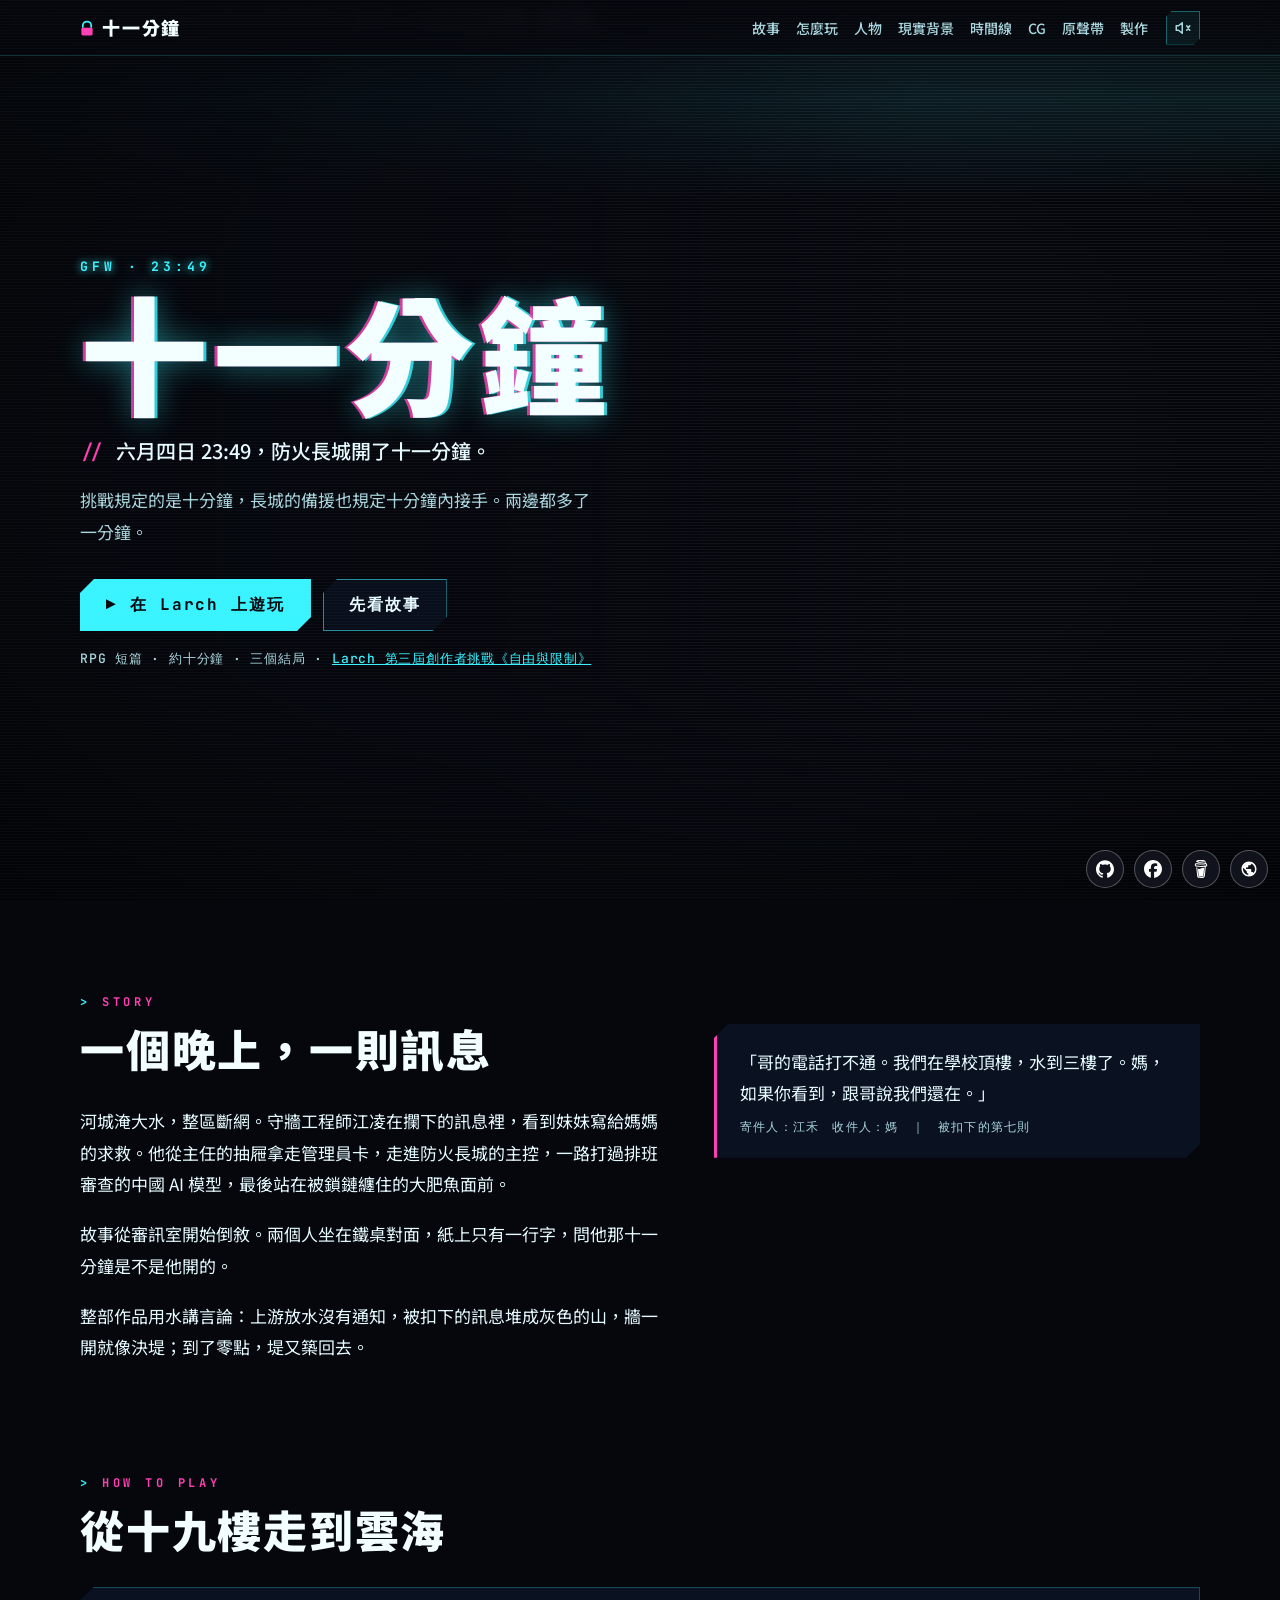
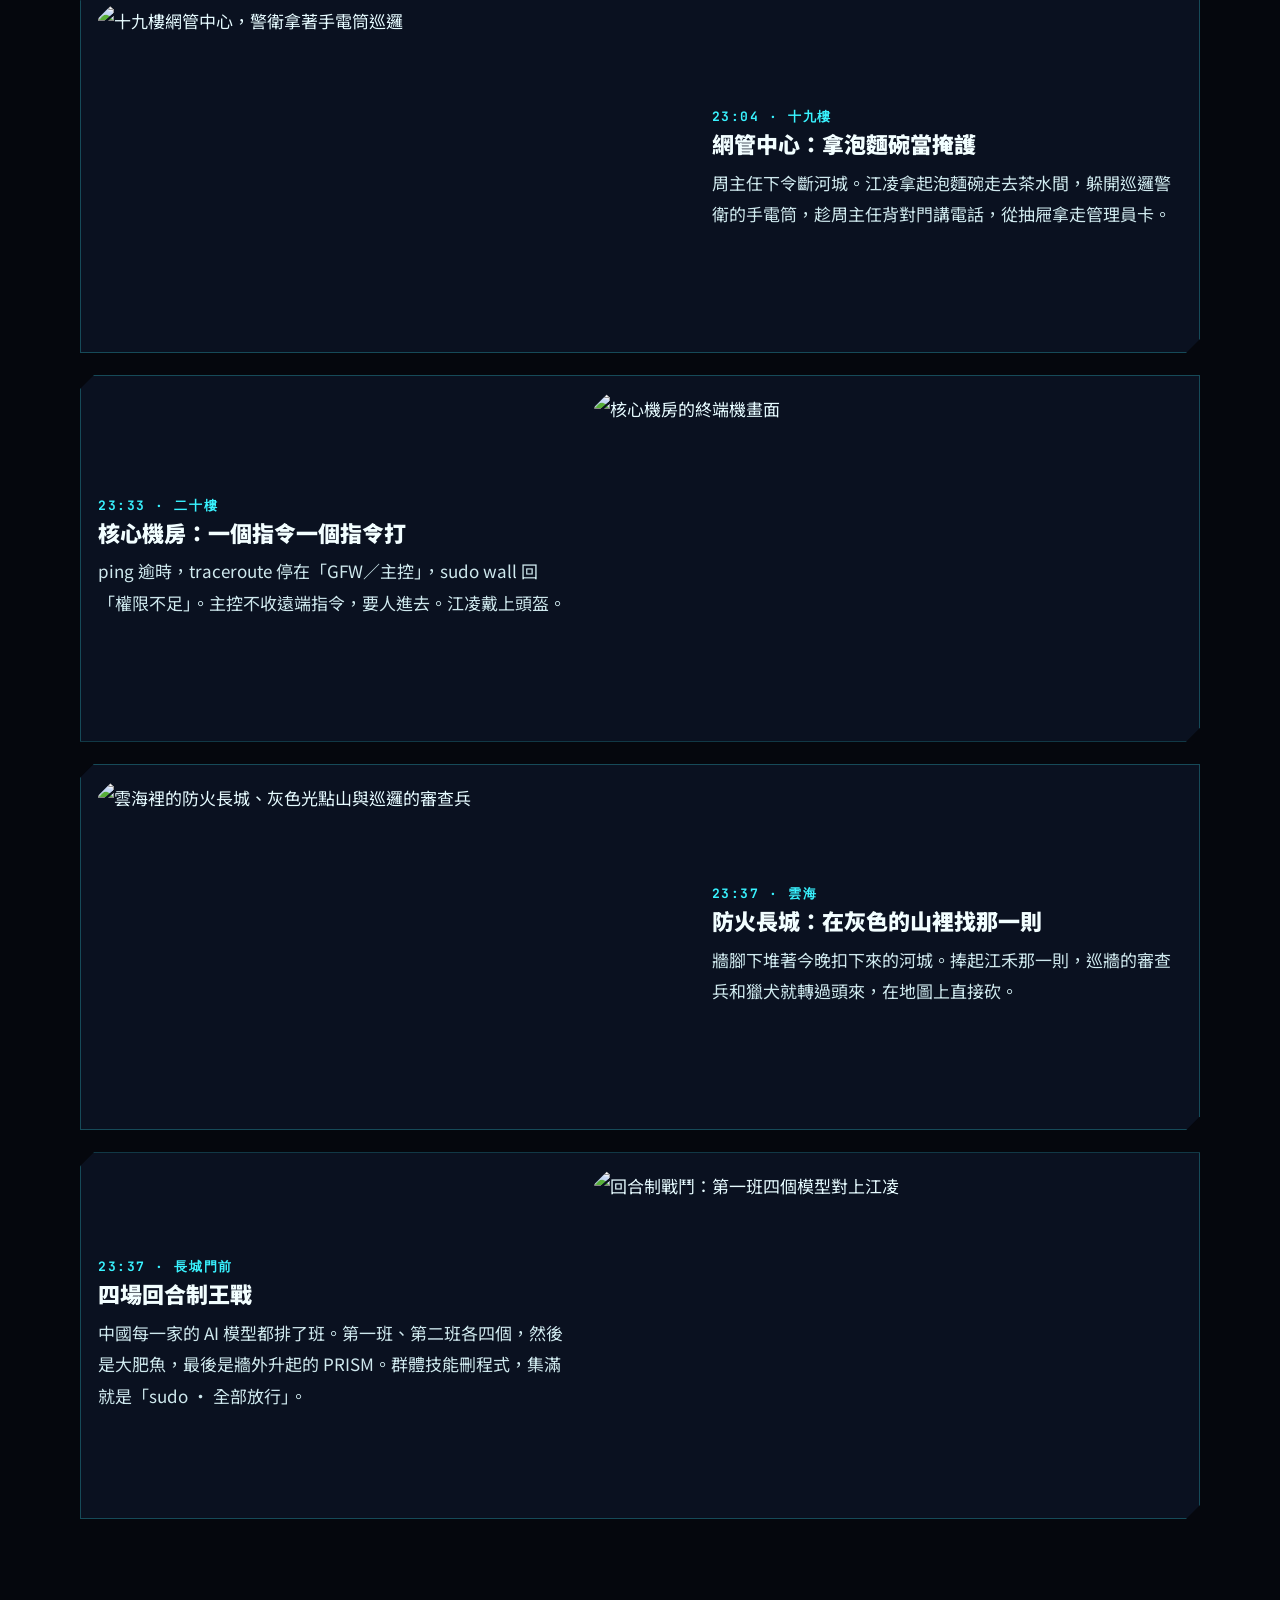
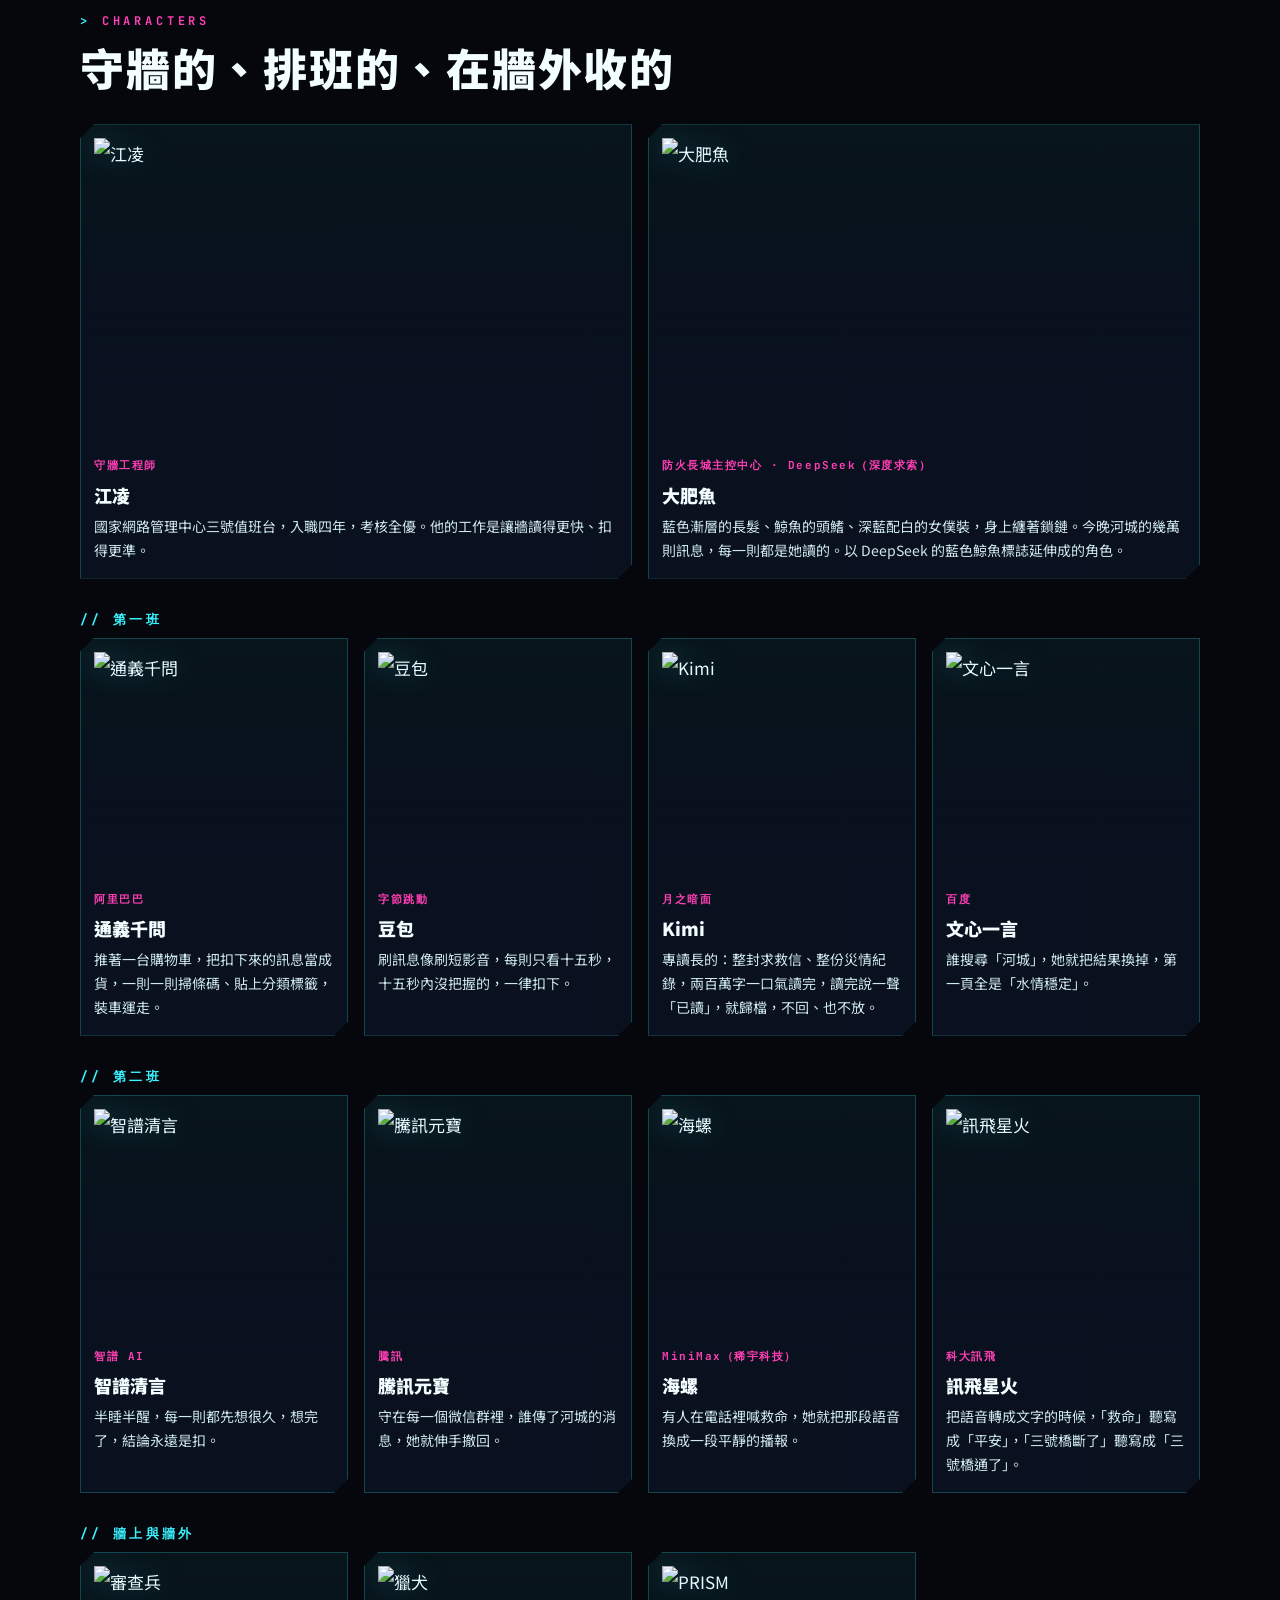
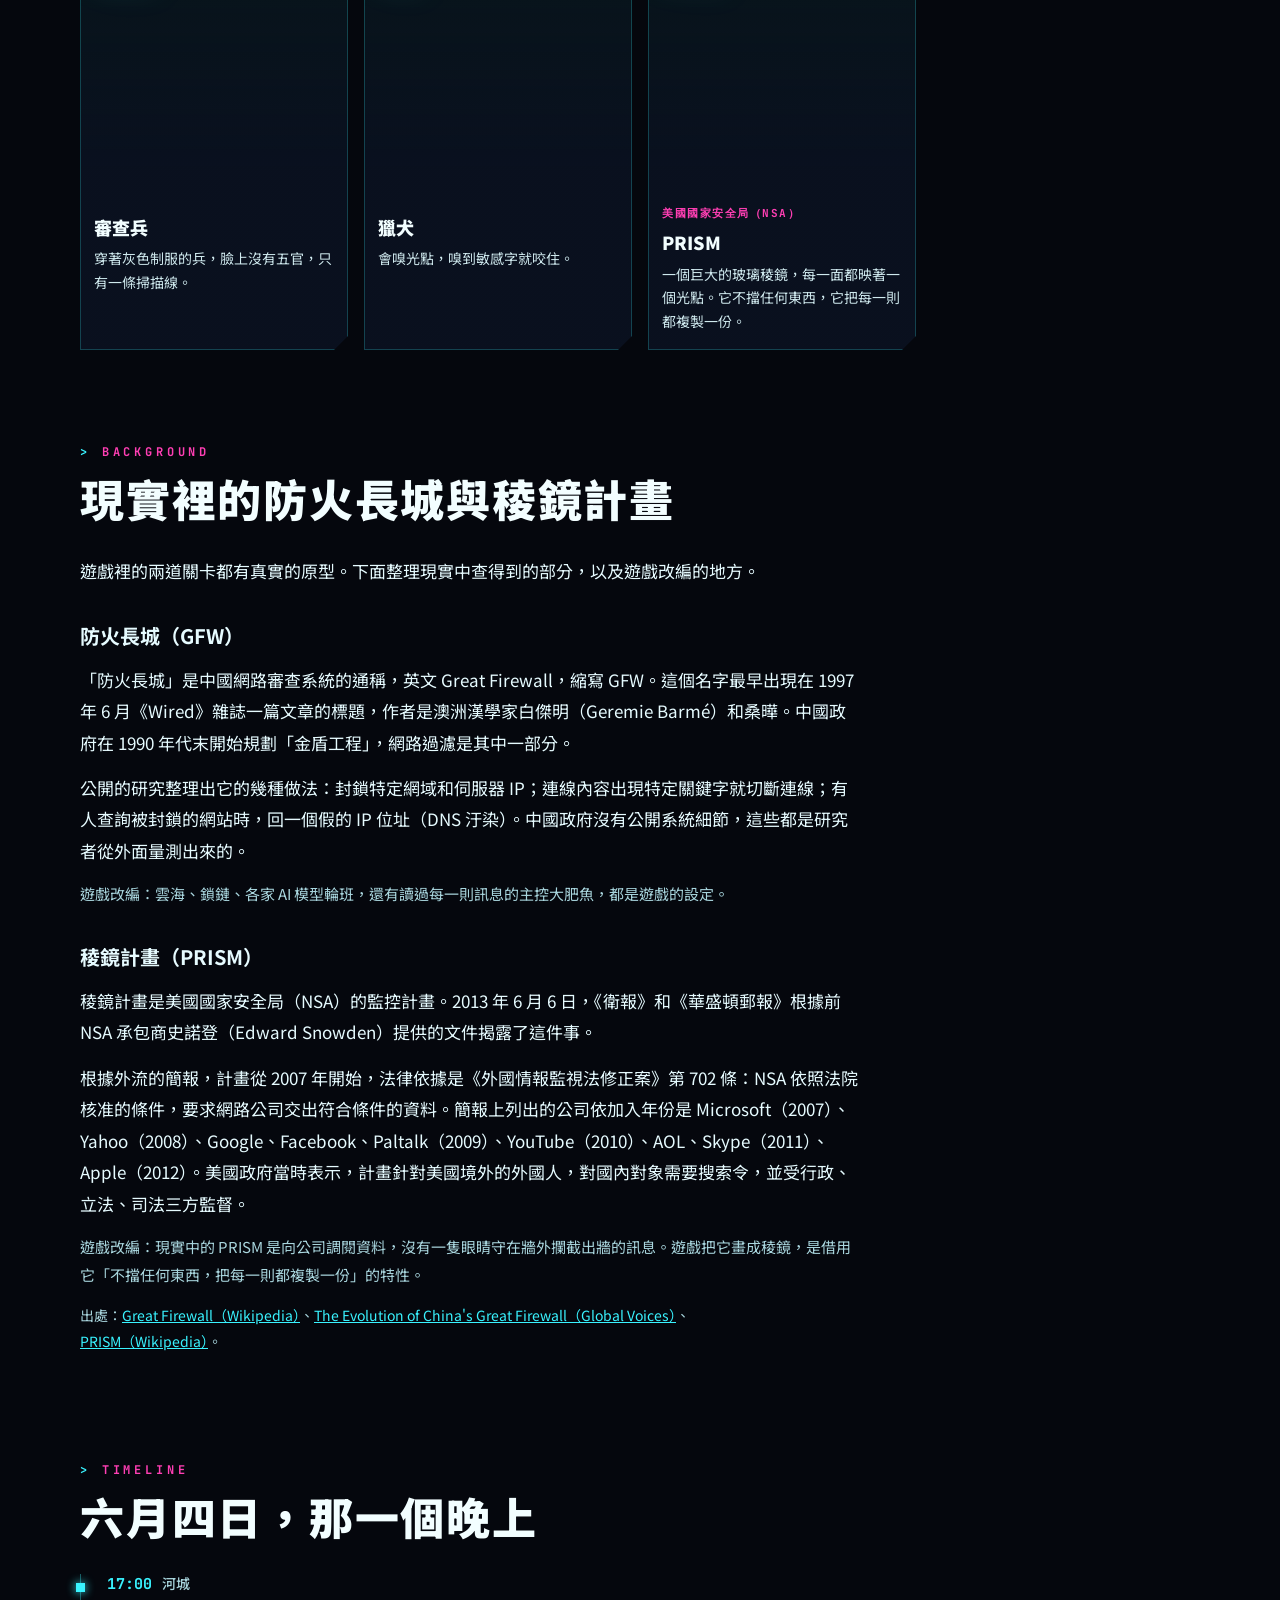
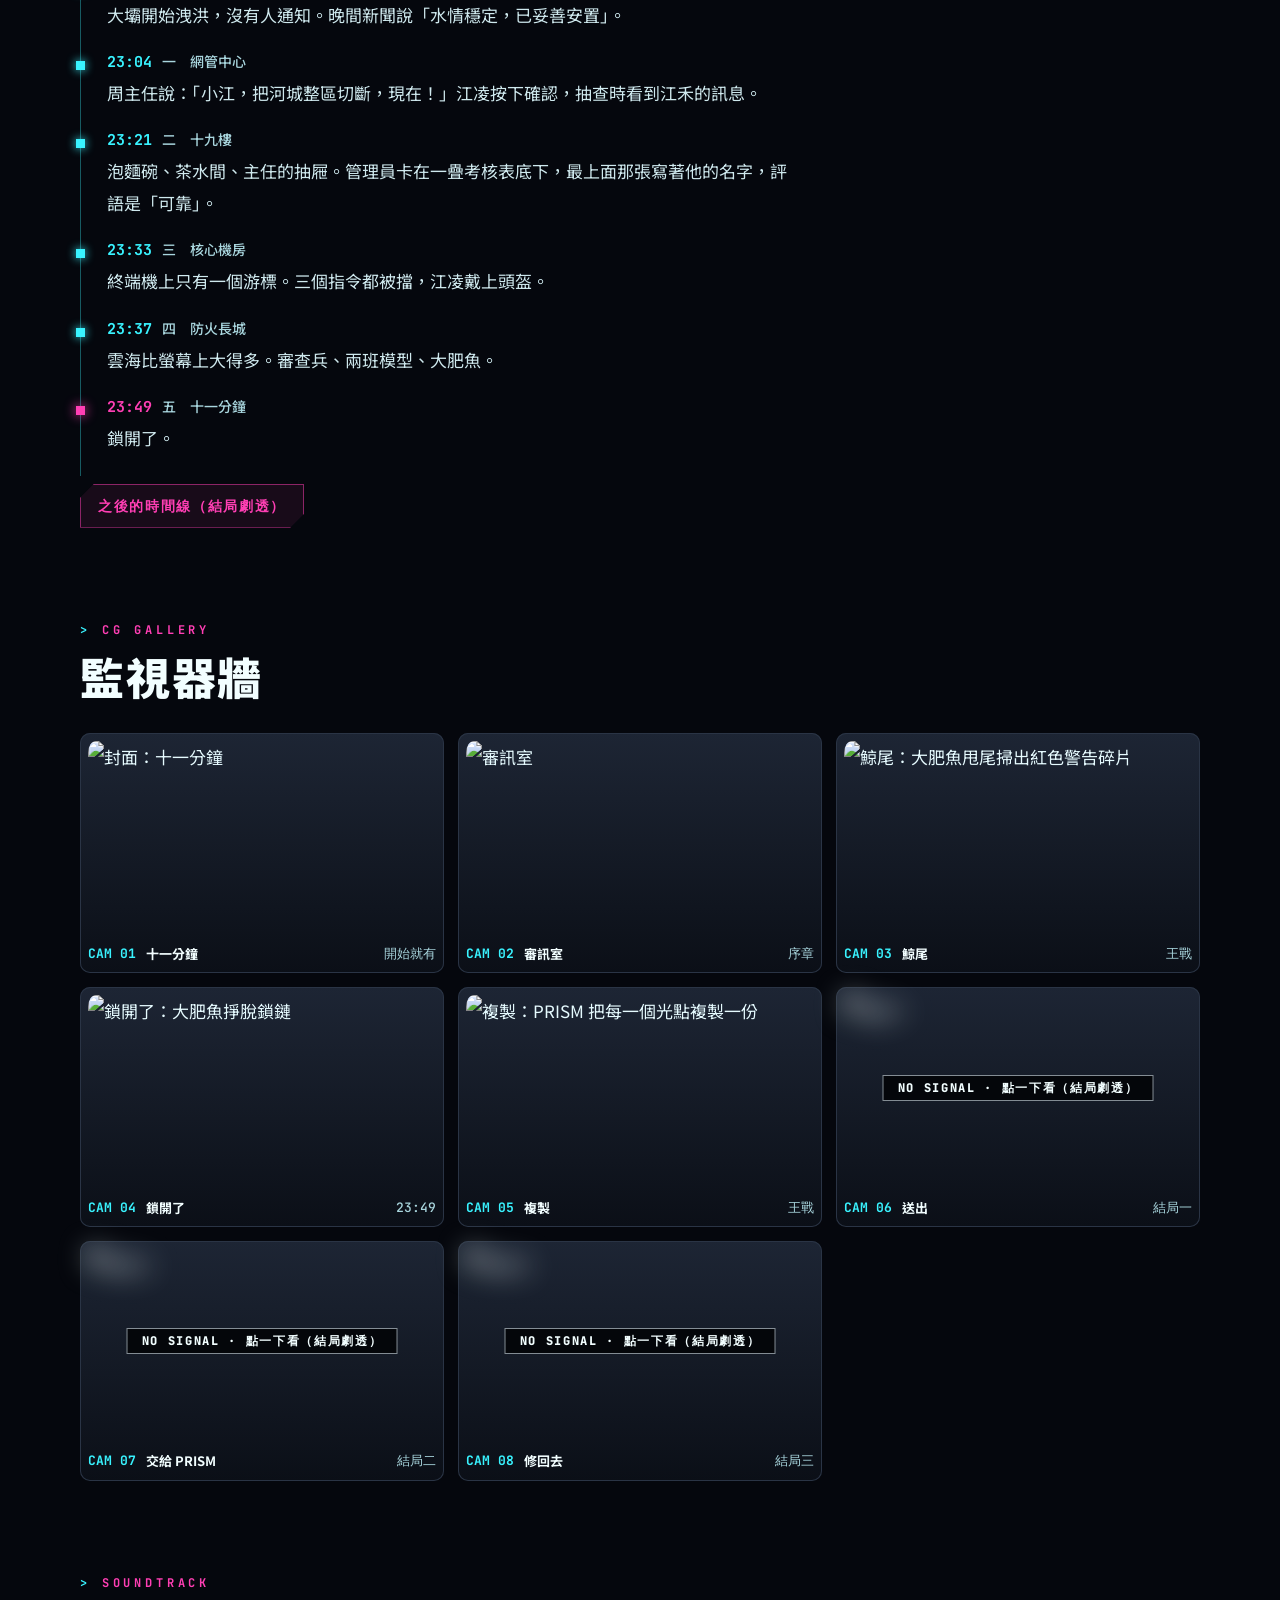
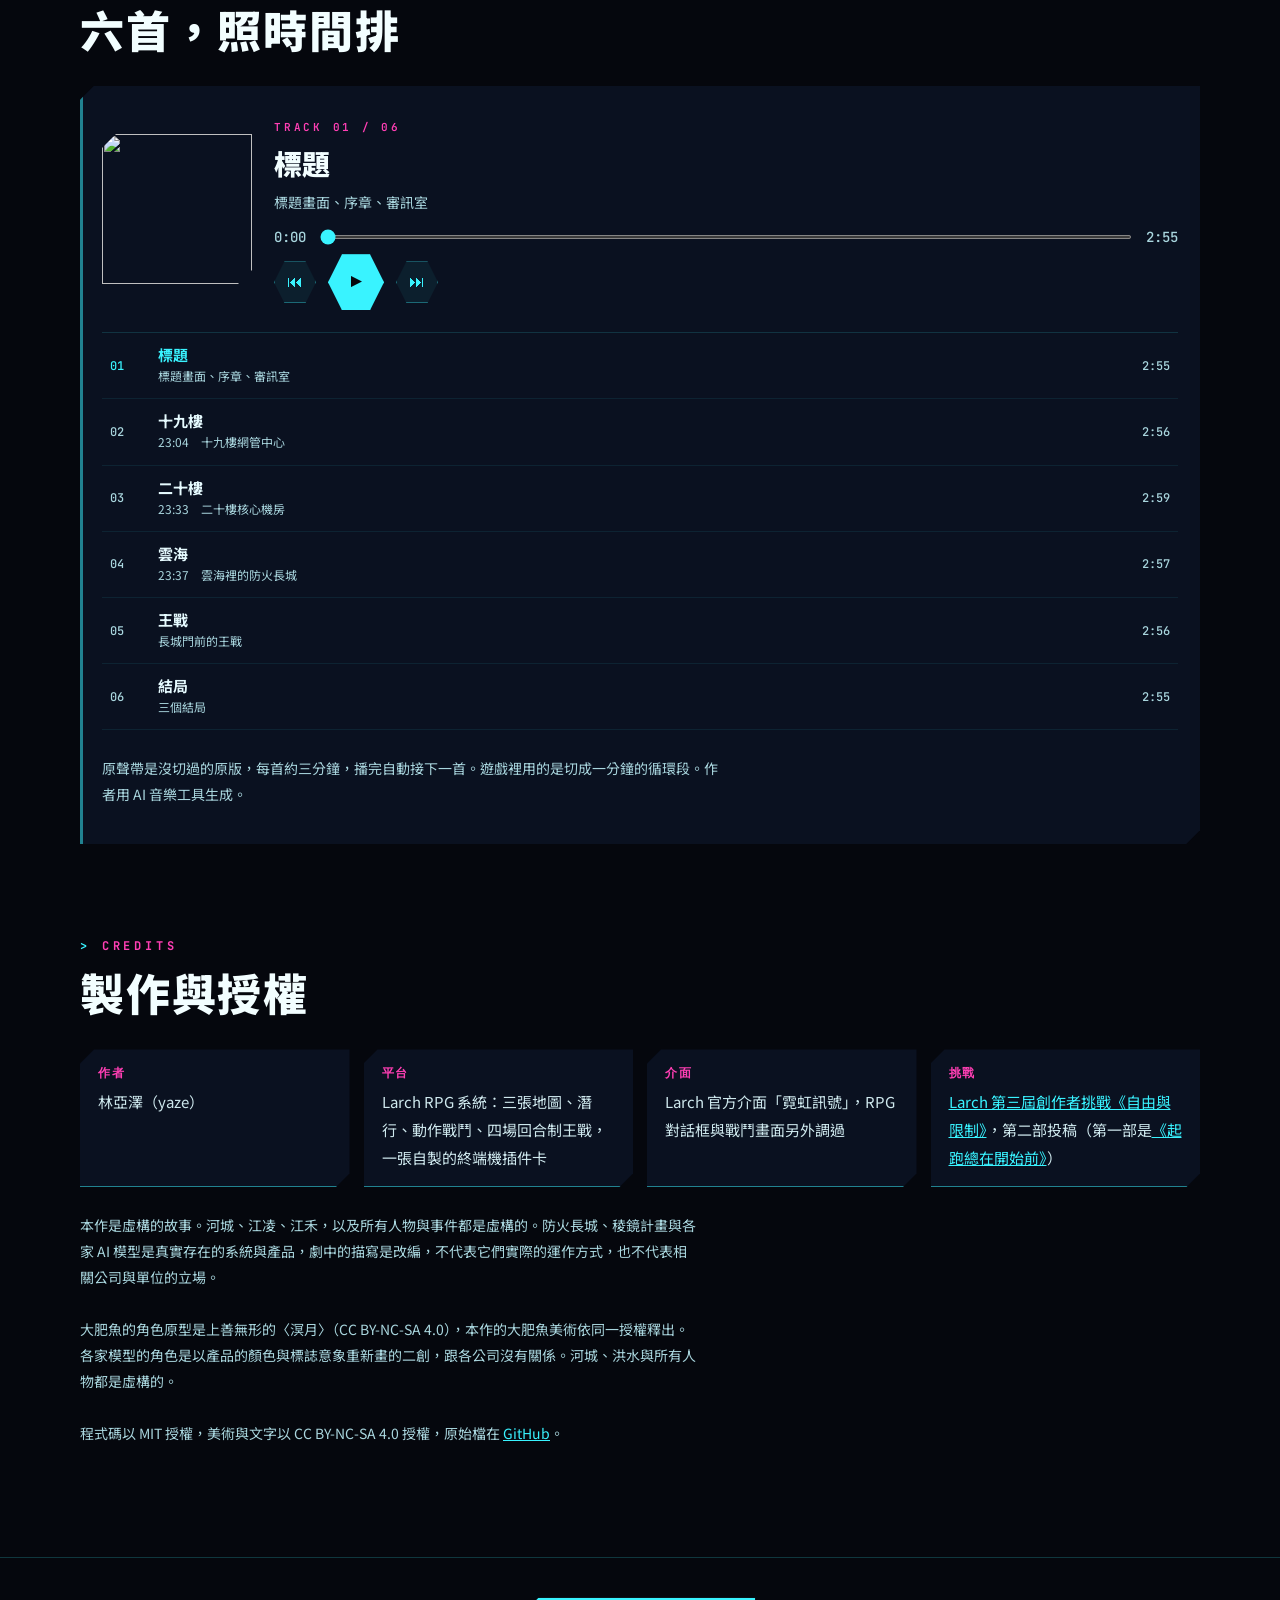
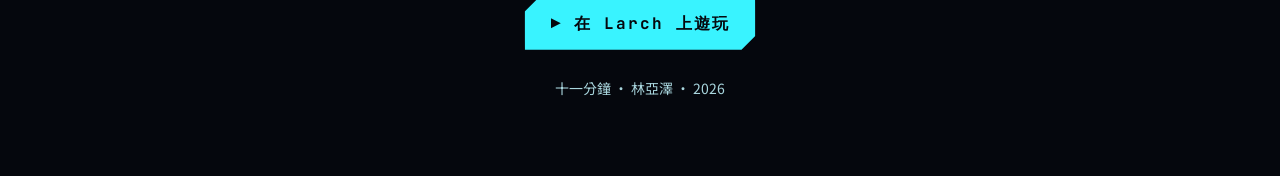
==== commit 8585fde3: "公開站：製作與授權加虛構聲明（作者 10-09） Co-Authored-By: Claude Opus 5.5 <noreply@anthropic.com>" ====
--- a/docs/index.html
+++ b/docs/index.html
@@ -417,6 +417,7 @@
     <div><dt>介面</dt><dd>Larch 官方介面「霓虹訊號」，RPG 對話框與戰鬥畫面另外調過</dd></div>
     <div><dt>挑戰</dt><dd><a href="https://larch.ink/creator-challenge" target="_blank" rel="noopener">Larch 第三屆創作者挑戰《自由與限制》</a>，第二部投稿（第一部是<a href="https://yazelin.github.io/larch-start-line/" target="_blank" rel="noopener">《起跑總在開始前》</a>）</dd></div>
   </dl>
+  <p class="note">本作是虛構的故事。河城、江凌、江禾，以及所有人物與事件都是虛構的。防火長城、稜鏡計畫與各家 AI 模型是真實存在的系統與產品，劇中的描寫是改編，不代表它們實際的運作方式，也不代表相關公司與單位的立場。</p>
   <p class="note">大肥魚的角色原型是上善無形的〈溟月〉（CC BY-NC-SA 4.0），本作的大肥魚美術依同一授權釋出。各家模型的角色是以產品的顏色與標誌意象重新畫的二創，跟各公司沒有關係。河城、洪水與所有人物都是虛構的。</p>
   <p class="note">程式碼以 MIT 授權，美術與文字以 CC BY-NC-SA 4.0 授權，原始檔在 <a href="https://github.com/yazelin/larch-eleven-minutes">GitHub</a>。</p>
 </section>
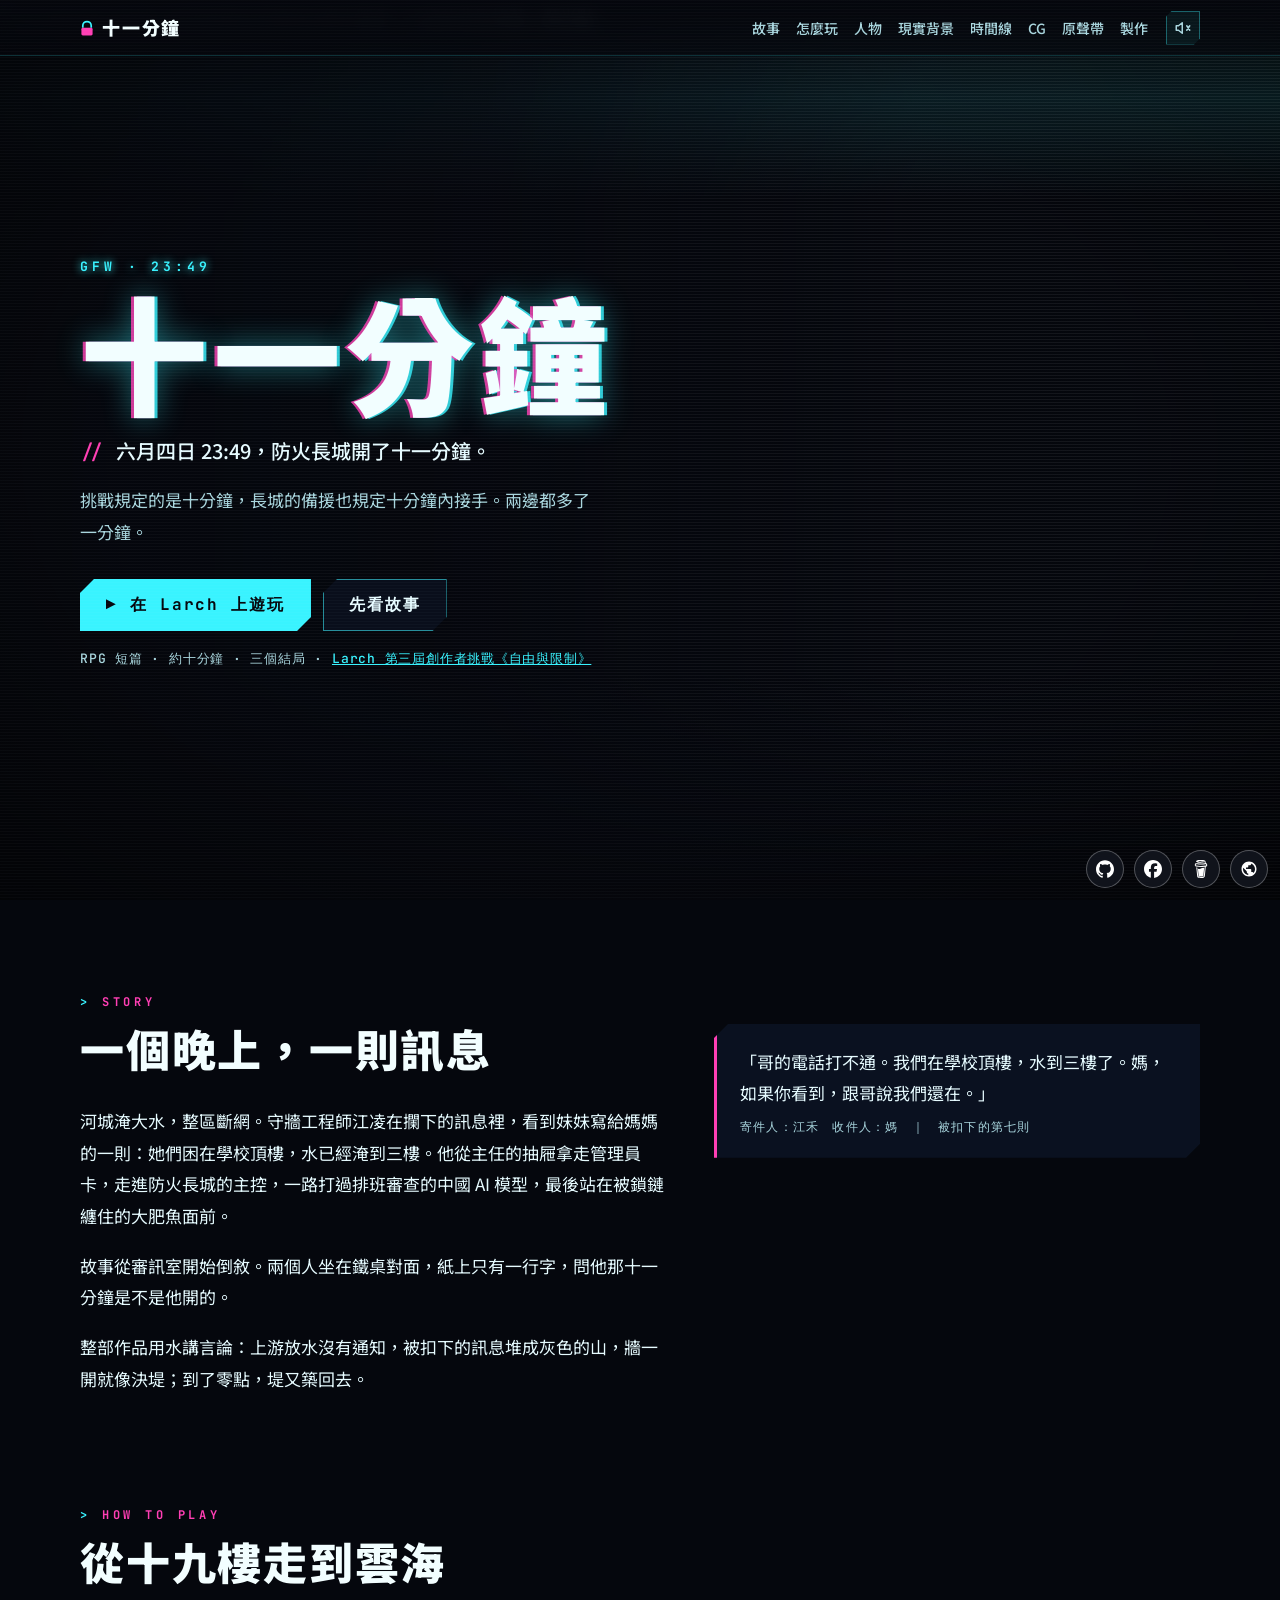
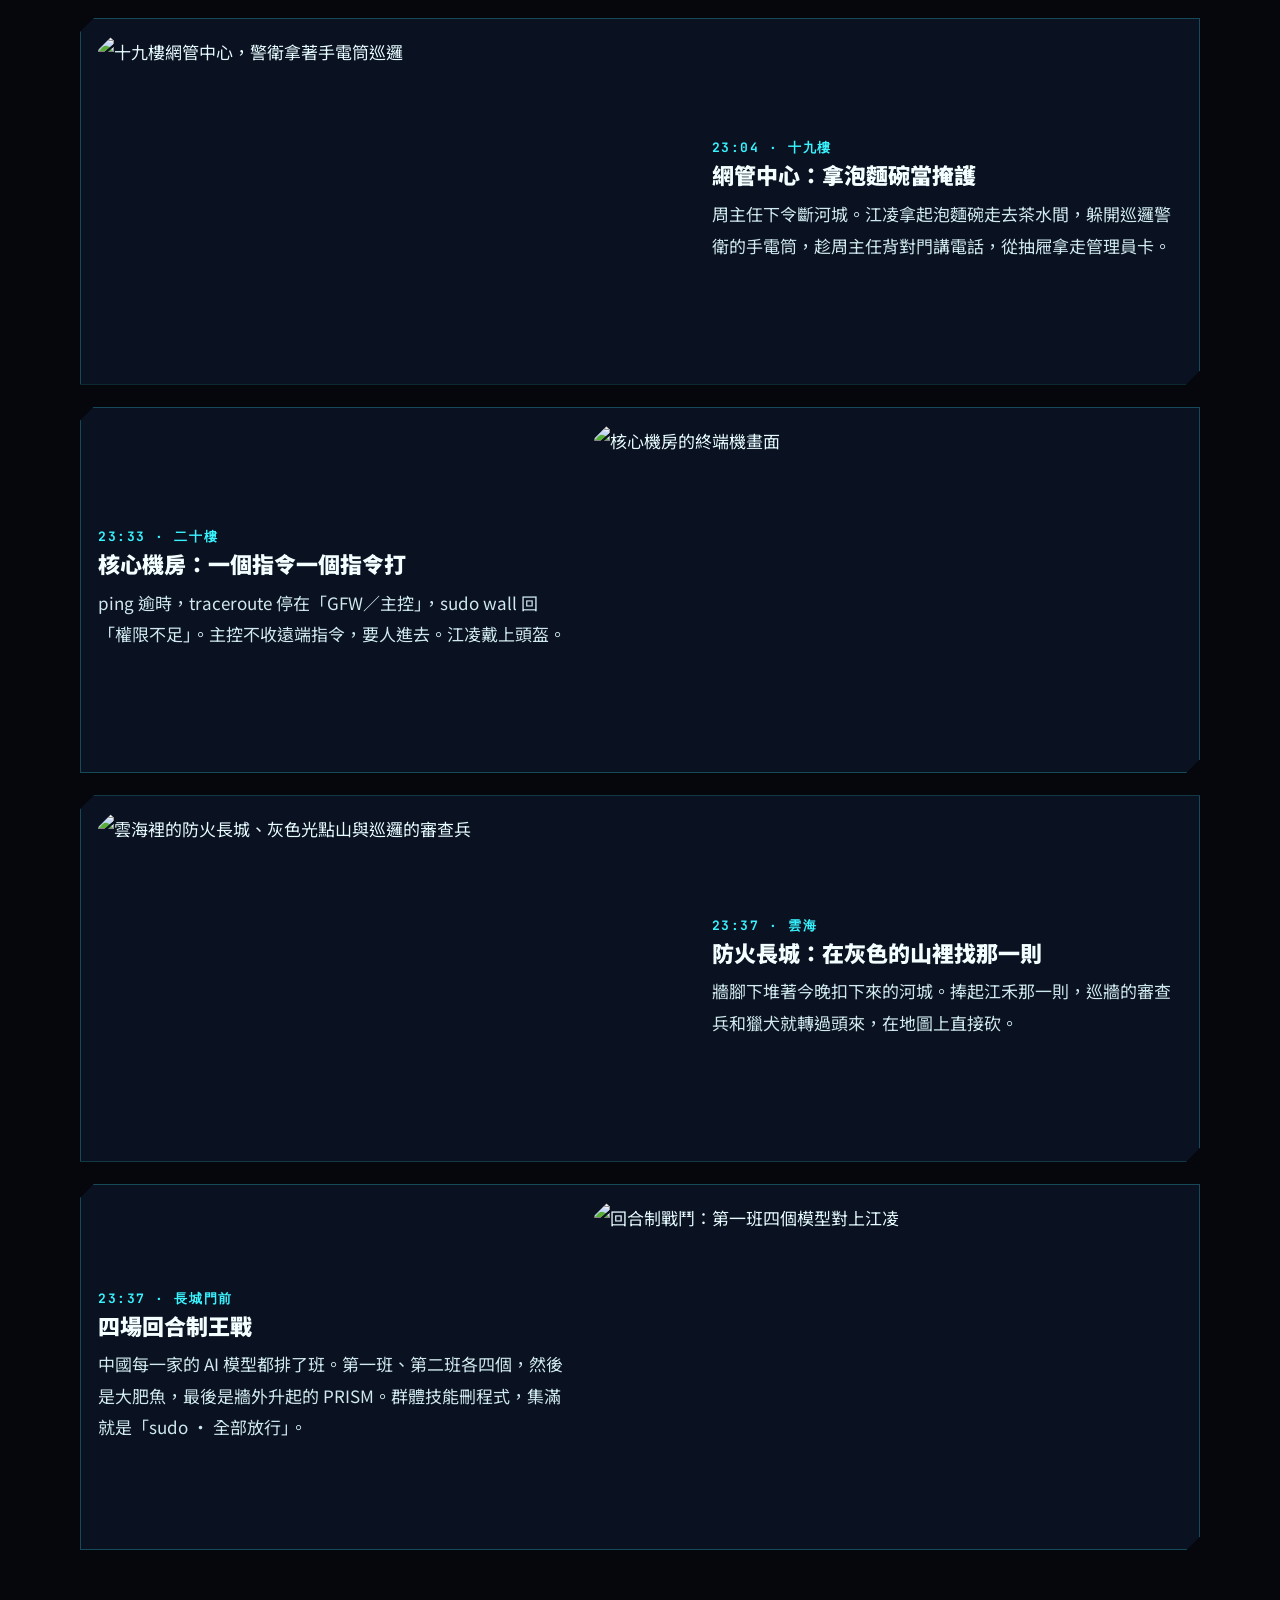
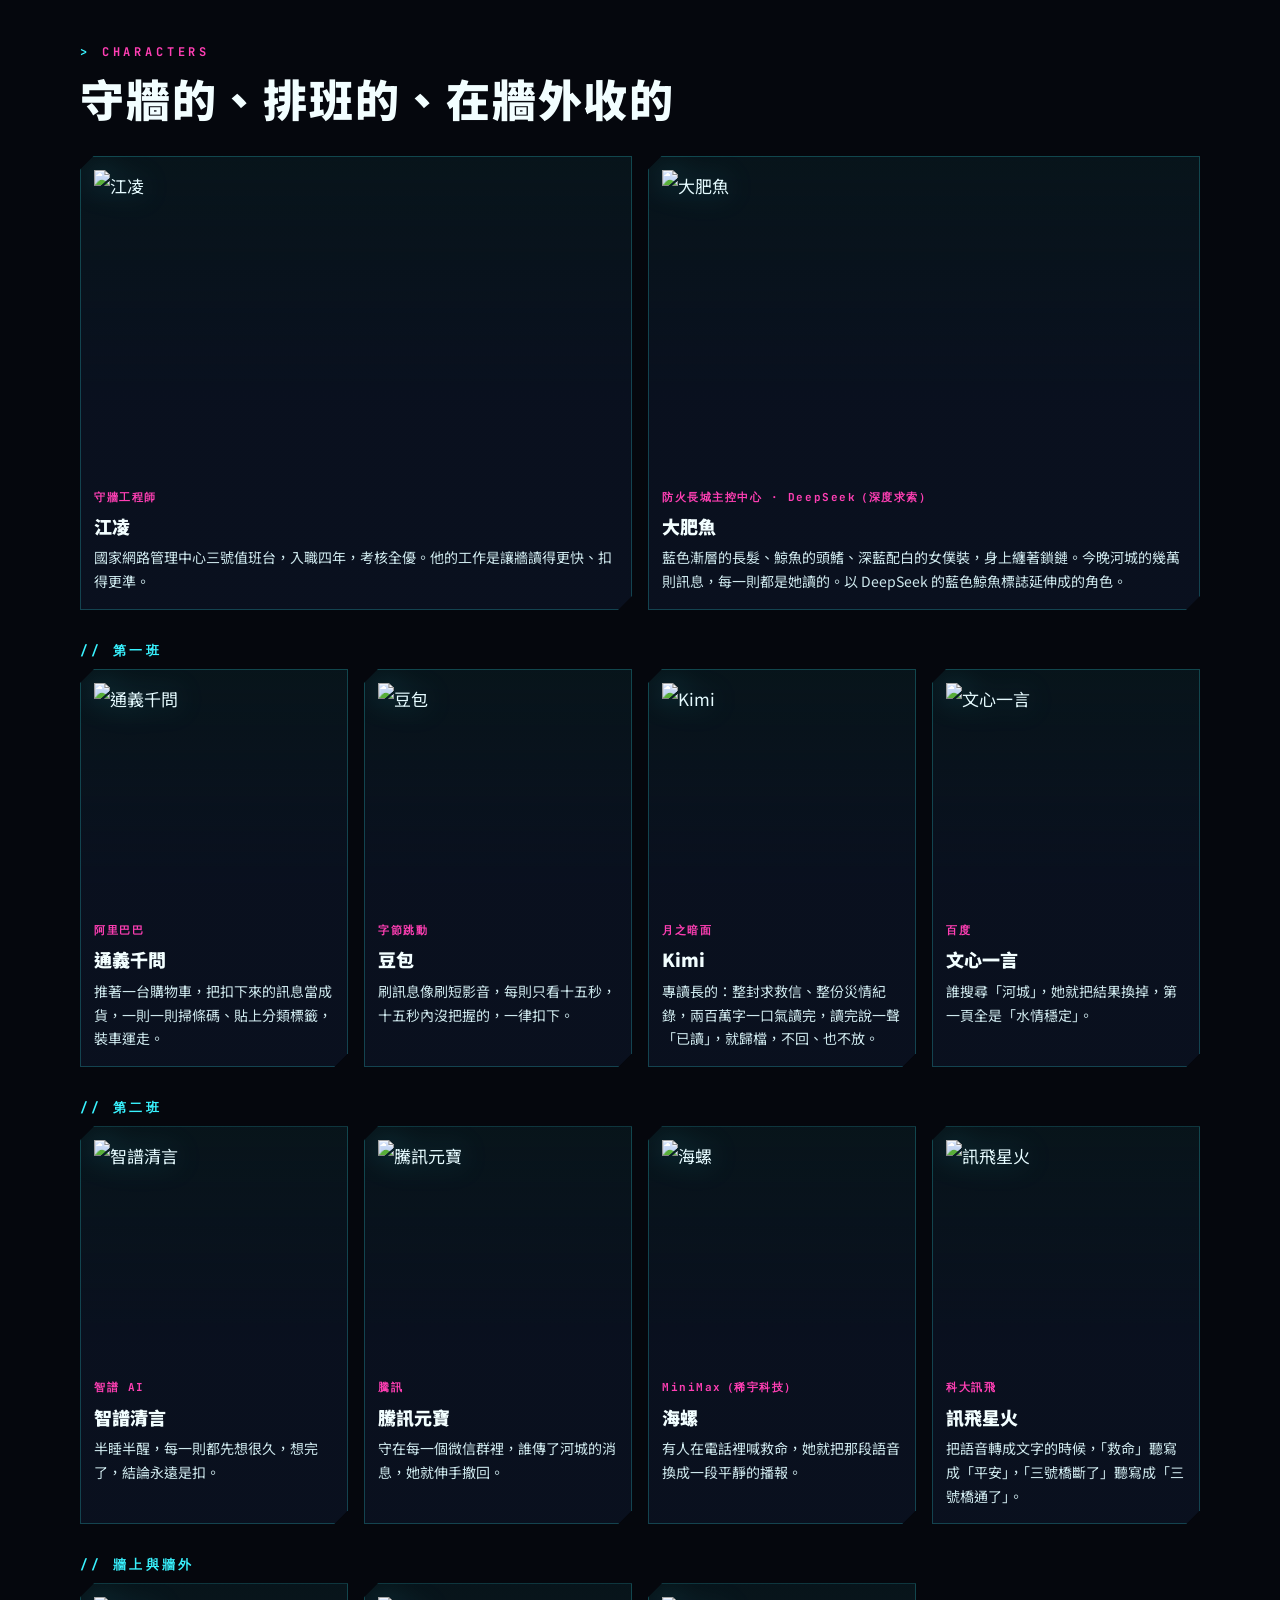
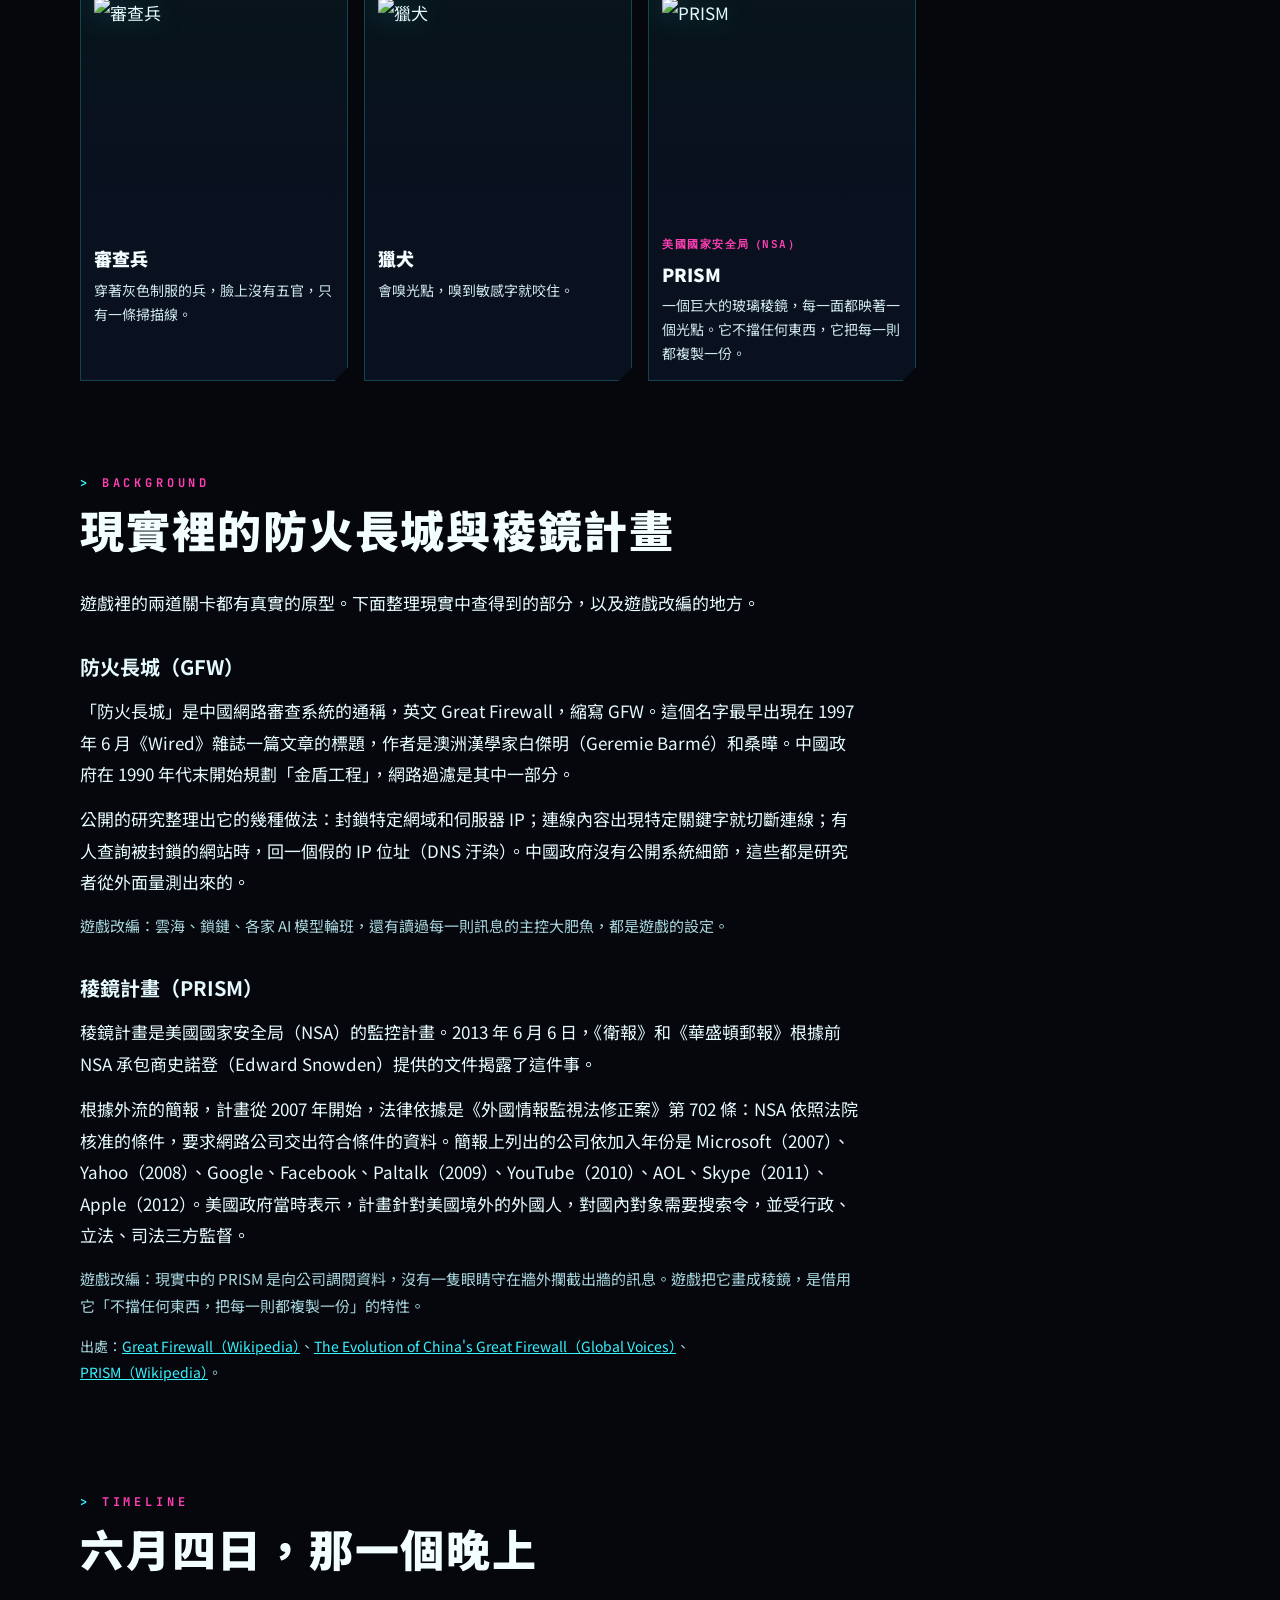
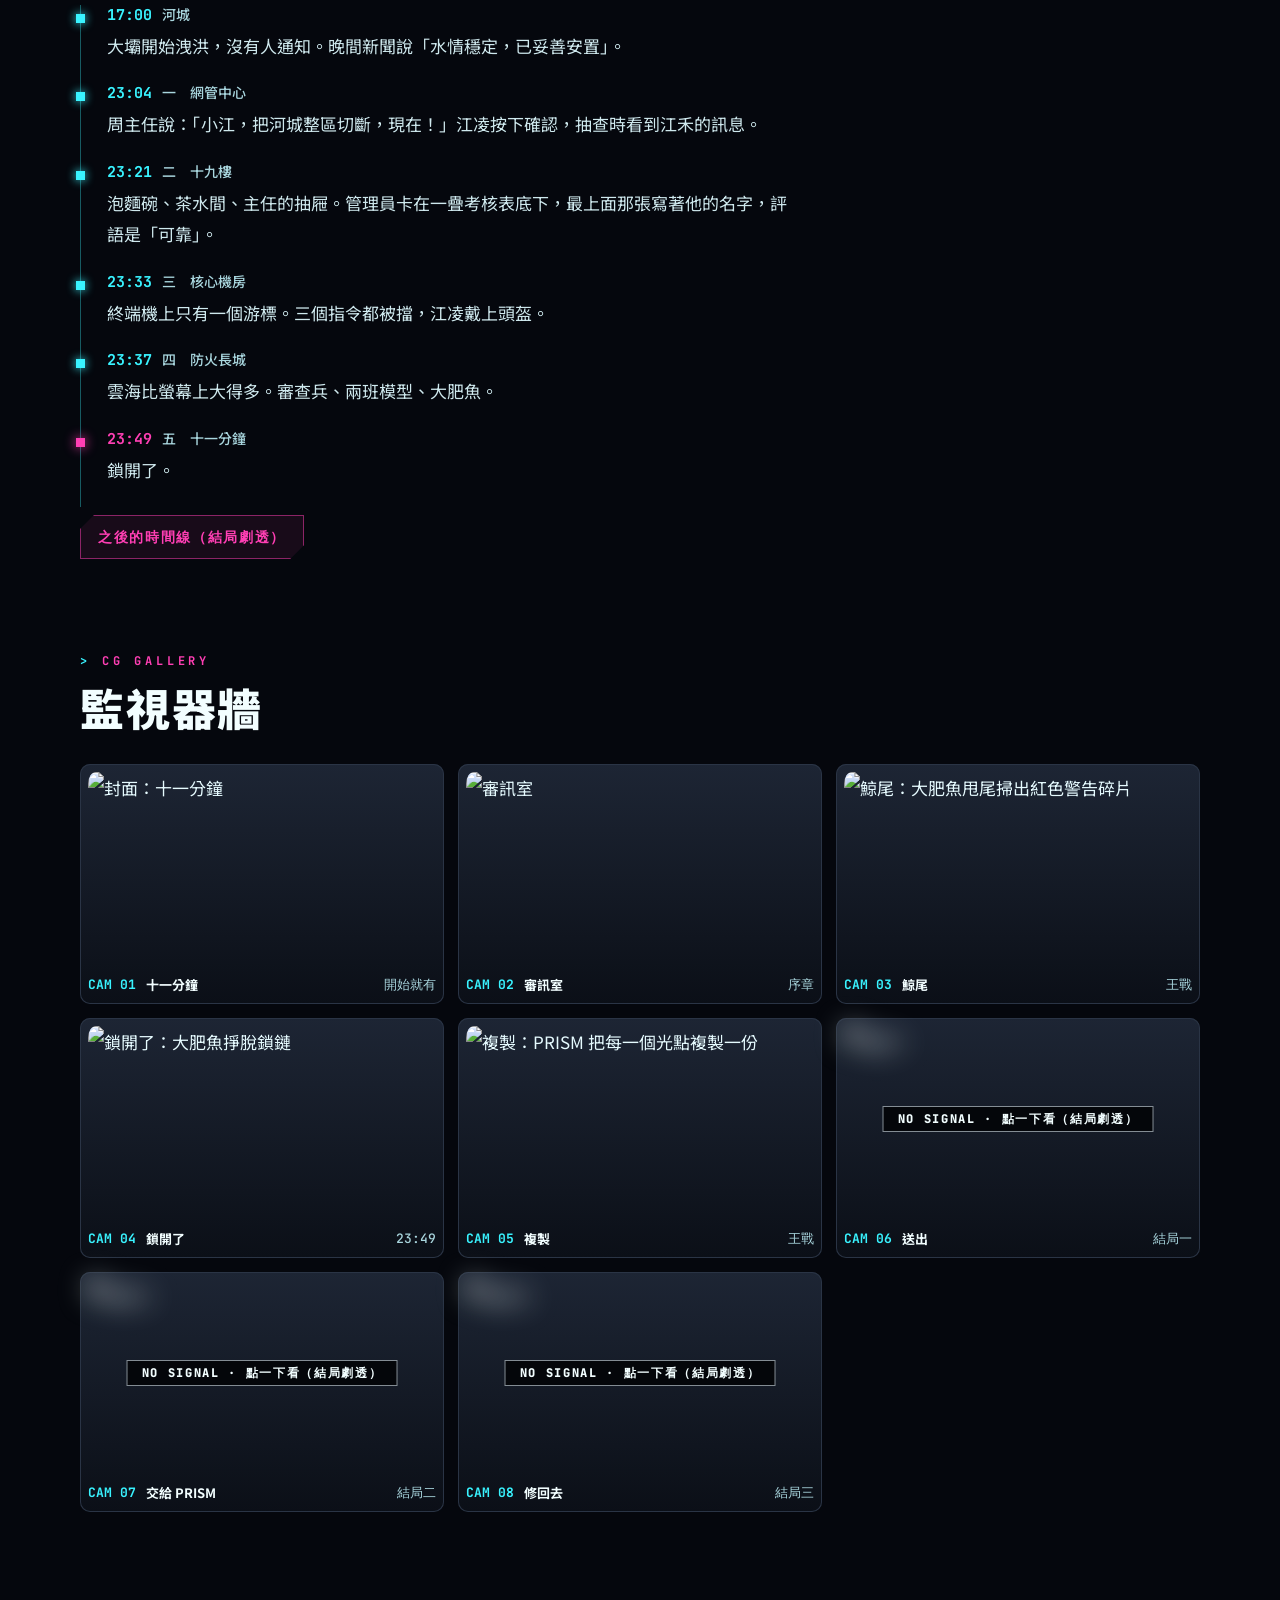
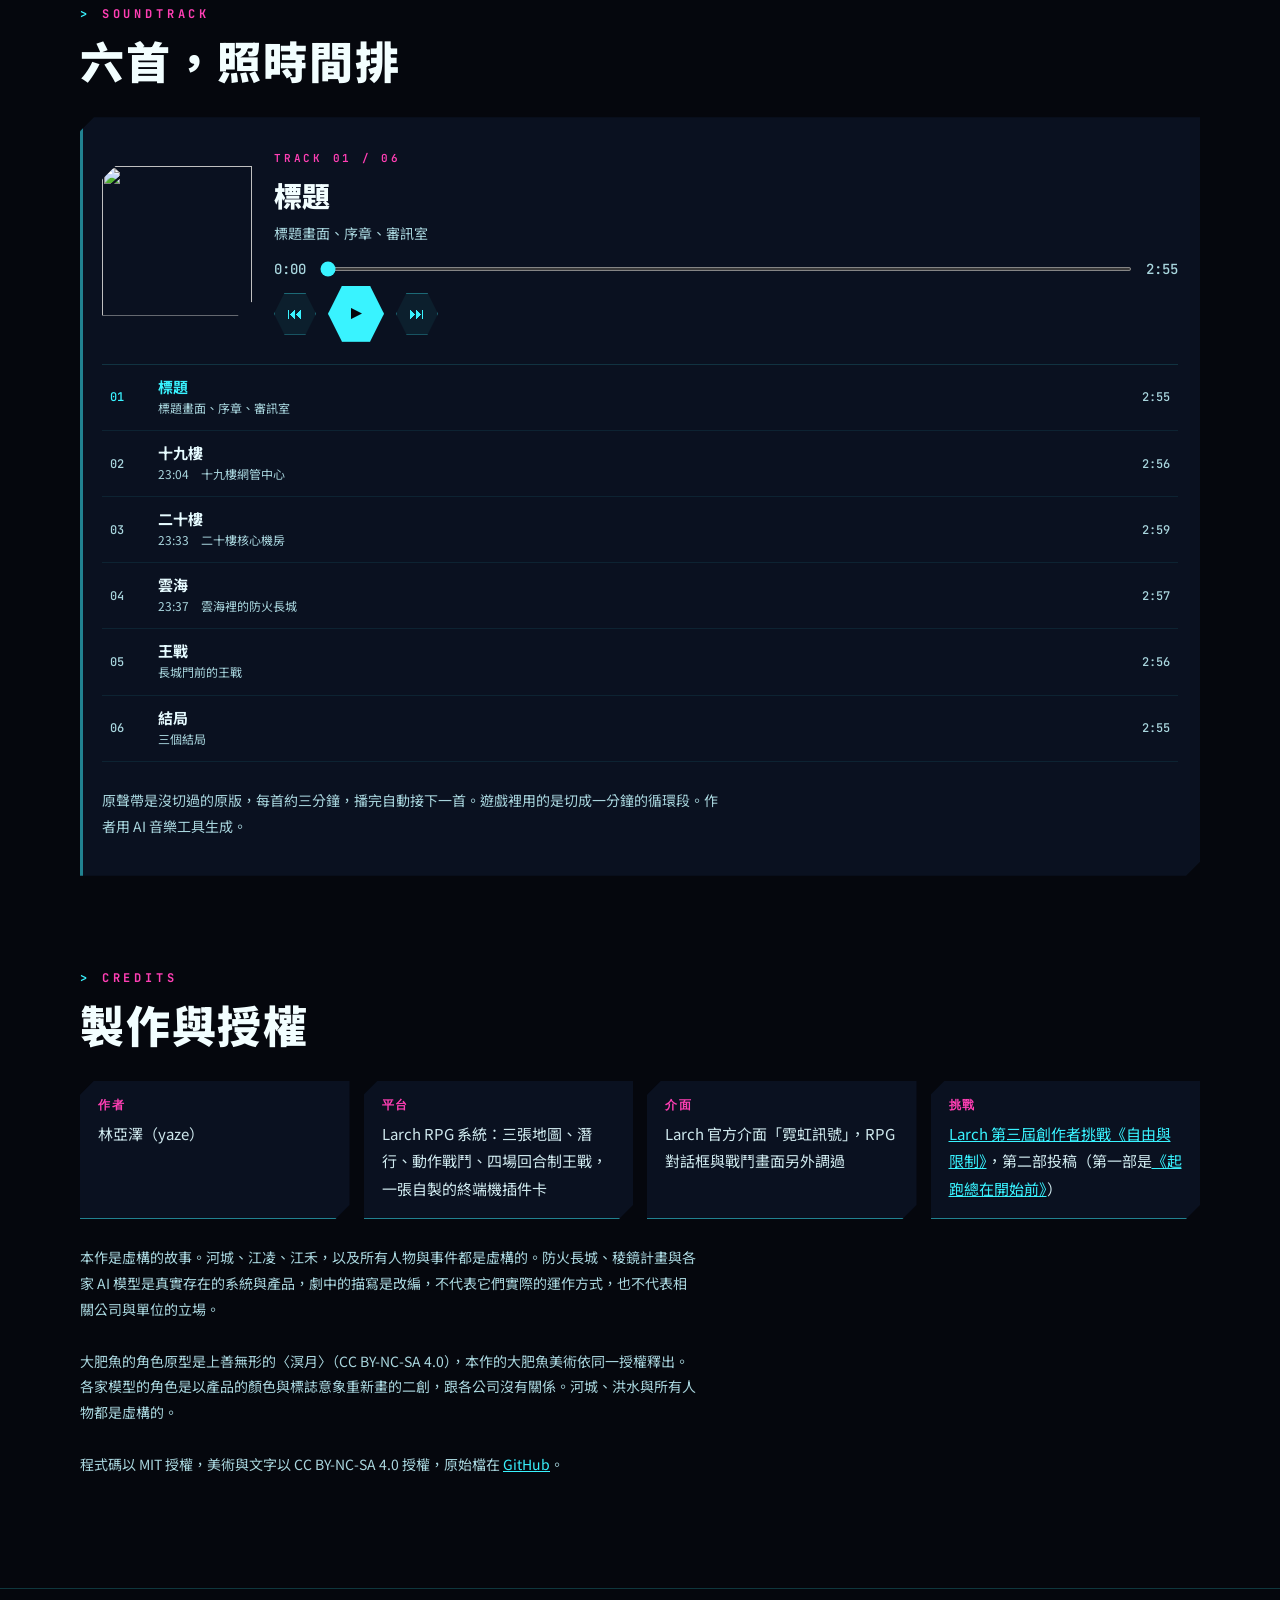
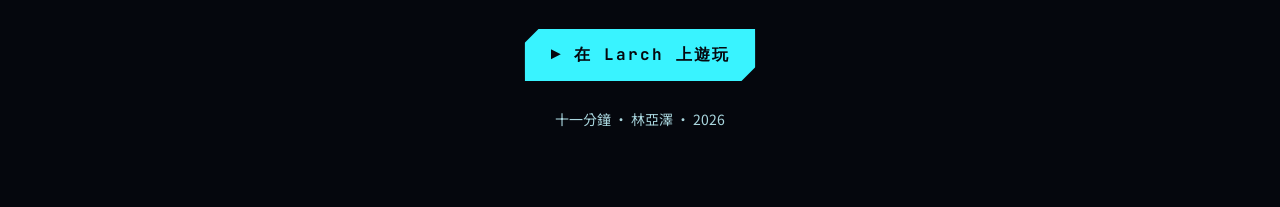
==== commit fb4cc8cb: "江禾那則不是求救：介紹文、公開站、FB 草稿改「她們困在學校頂樓，水已經淹到三樓」（作者 10-10） Co-Authored-By: Claude Opus 5.5 <noreply@anthrop" ====
--- a/docs/index.html
+++ b/docs/index.html
@@ -4,7 +4,7 @@
 <meta charset="utf-8">
 <meta name="viewport" content="width=device-width,initial-scale=1,viewport-fit=cover">
 <title>十一分鐘</title>
-<meta name="description" content="六月四日 23:49，防火長城開了十一分鐘。守牆工程師江凌在攔下的訊息裡，看到妹妹寫給媽媽的求救。Larch 上的 RPG 短篇，約十分鐘。">
+<meta name="description" content="六月四日 23:49，防火長城開了十一分鐘。守牆工程師江凌在攔下的訊息裡，看到妹妹寫給媽媽的一則：她們困在學校頂樓，水已經淹到三樓。Larch 上的 RPG 短篇，約十分鐘。">
 <meta name="theme-color" content="#05070d">
 <link rel="canonical" href="https://yazelin.github.io/larch-eleven-minutes/">
 <meta property="og:type" content="website">
@@ -262,7 +262,7 @@
     <div class="prose rise">
       <div class="tag">STORY</div>
       <h2>一個晚上，一則訊息</h2>
-      <p>河城淹大水，整區斷網。守牆工程師江凌在攔下的訊息裡，看到妹妹寫給媽媽的求救。他從主任的抽屜拿走管理員卡，走進防火長城的主控，一路打過排班審查的中國 AI 模型，最後站在被鎖鏈纏住的大肥魚面前。</p>
+      <p>河城淹大水，整區斷網。守牆工程師江凌在攔下的訊息裡，看到妹妹寫給媽媽的一則：她們困在學校頂樓，水已經淹到三樓。他從主任的抽屜拿走管理員卡，走進防火長城的主控，一路打過排班審查的中國 AI 模型，最後站在被鎖鏈纏住的大肥魚面前。</p>
       <p>故事從審訊室開始倒敘。兩個人坐在鐵桌對面，紙上只有一行字，問他那十一分鐘是不是他開的。</p>
       <p>整部作品用水講言論：上游放水沒有通知，被扣下的訊息堆成灰色的山，牆一開就像決堤；到了零點，堤又築回去。</p>
     </div>
@@ -425,7 +425,7 @@
 <div class="lb" id="lb" hidden role="dialog" aria-modal="true" aria-label="CG 大圖">
   <figure><img id="lb-img" alt=""><figcaption id="lb-cap"></figcaption></figure>
   <div class="lb-bar"><button type="button" id="lb-prev" aria-label="上一張">‹</button><button type="button" id="lb-dl">下載</button><button type="button" id="lb-next" aria-label="下一張">›</button></div>
-  <button type="button" class="lb-x" id="lb-x" aria-label="關閉">✕</button>
+  <button type="button" class="lb-x" id="lb-x" aria-label="關閉">×</button>
 </div>
 
 <footer class="end">
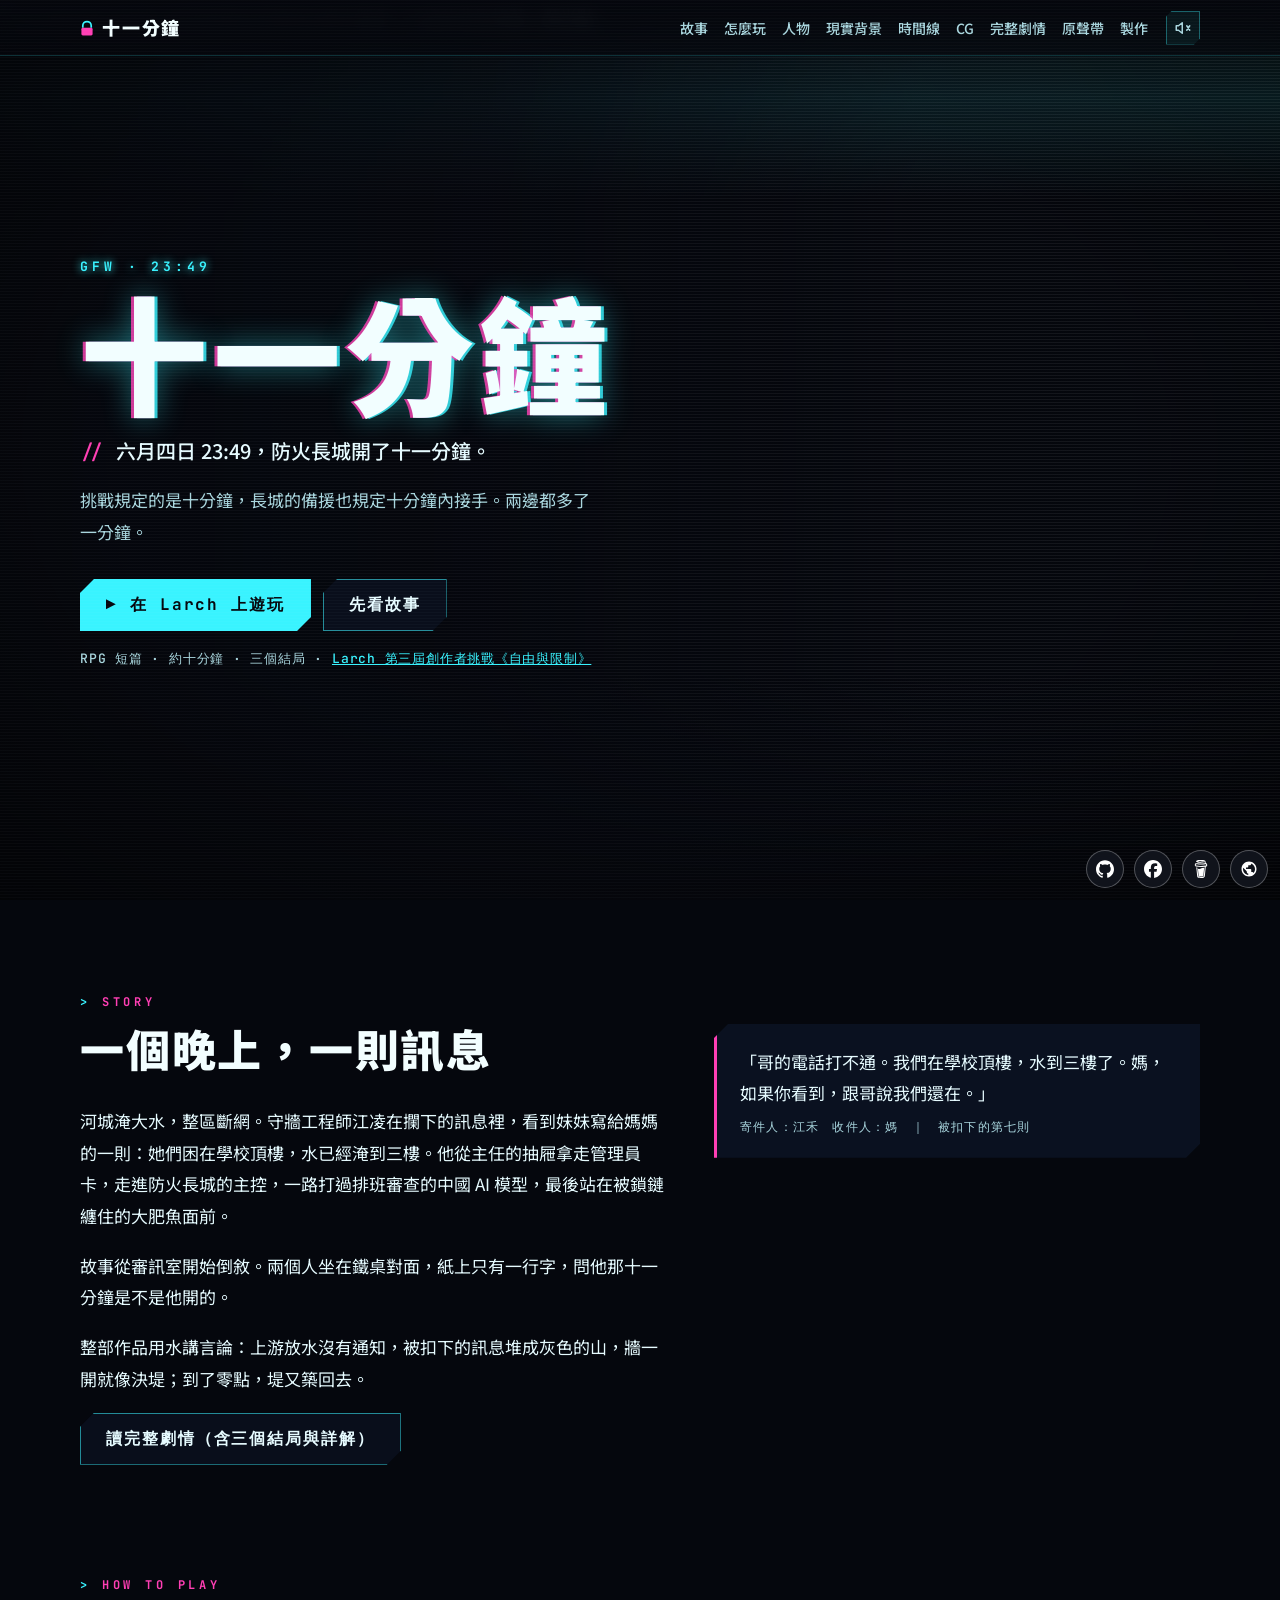
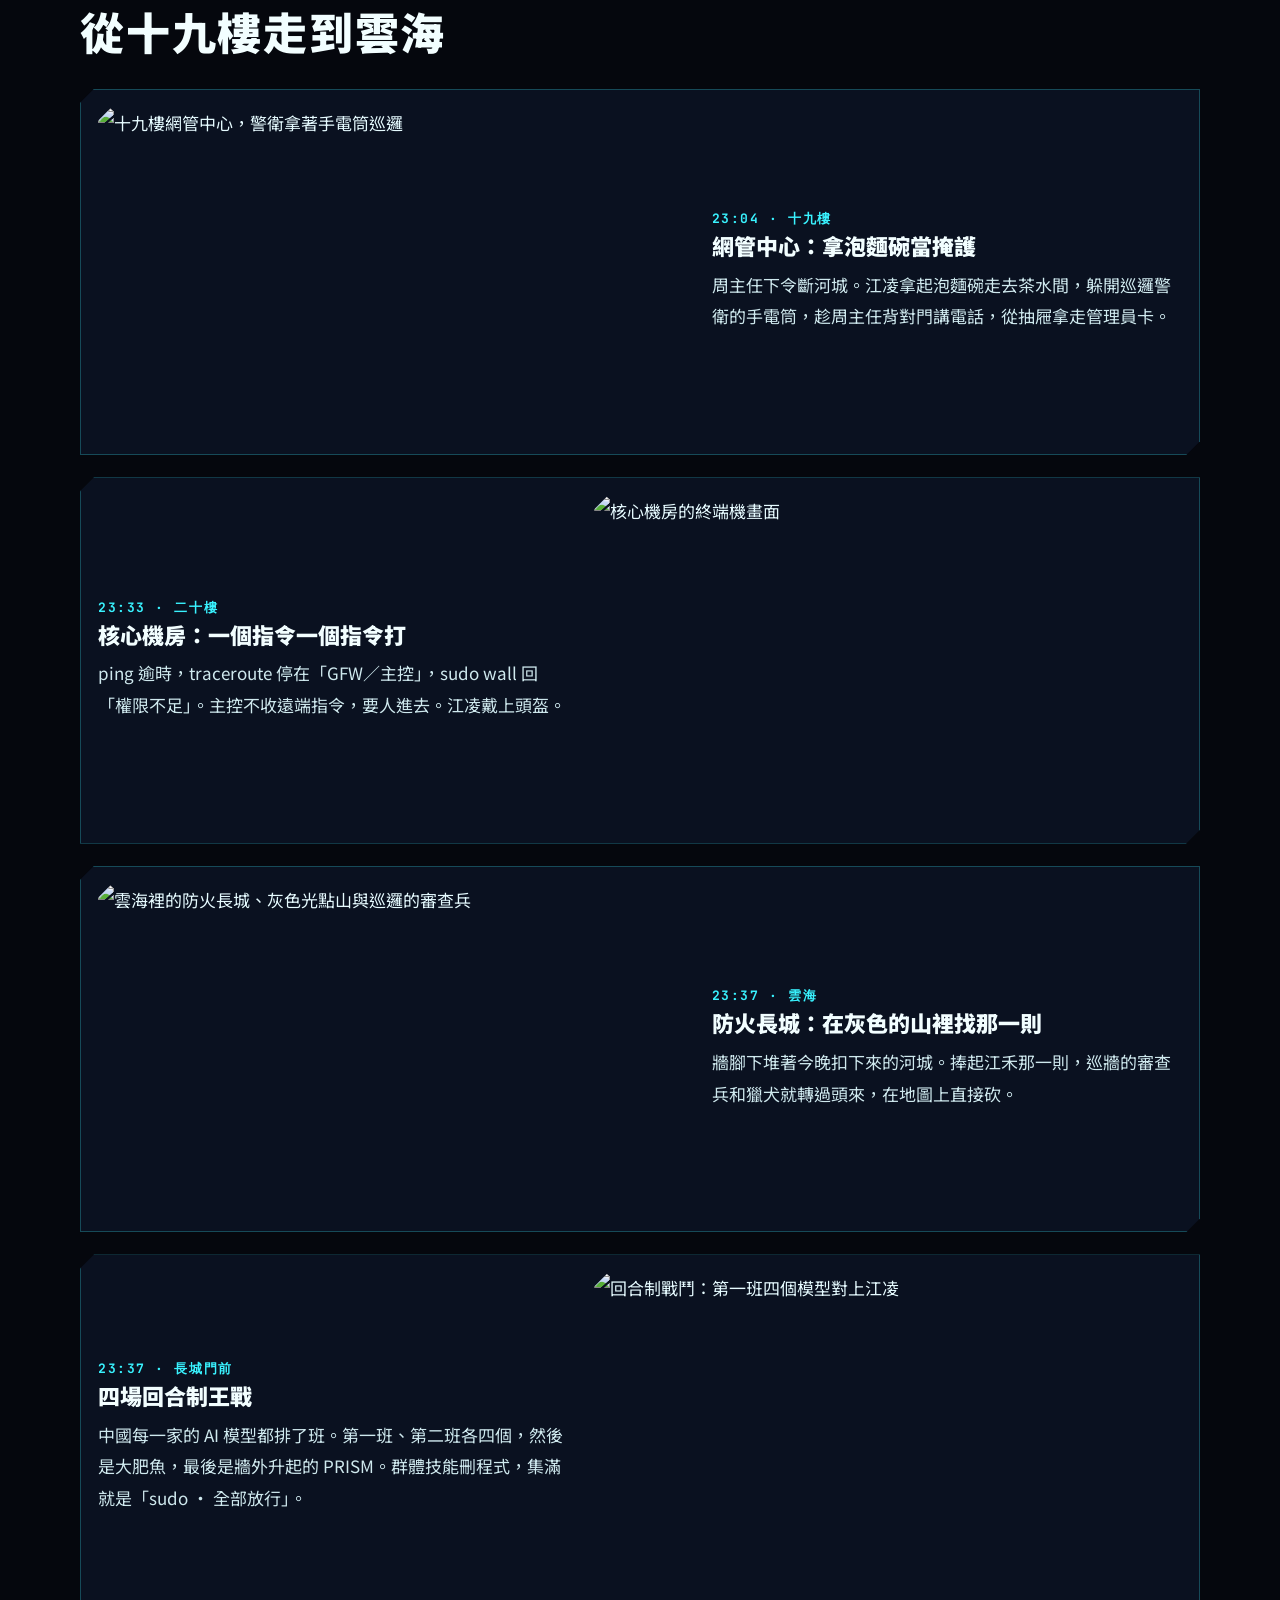
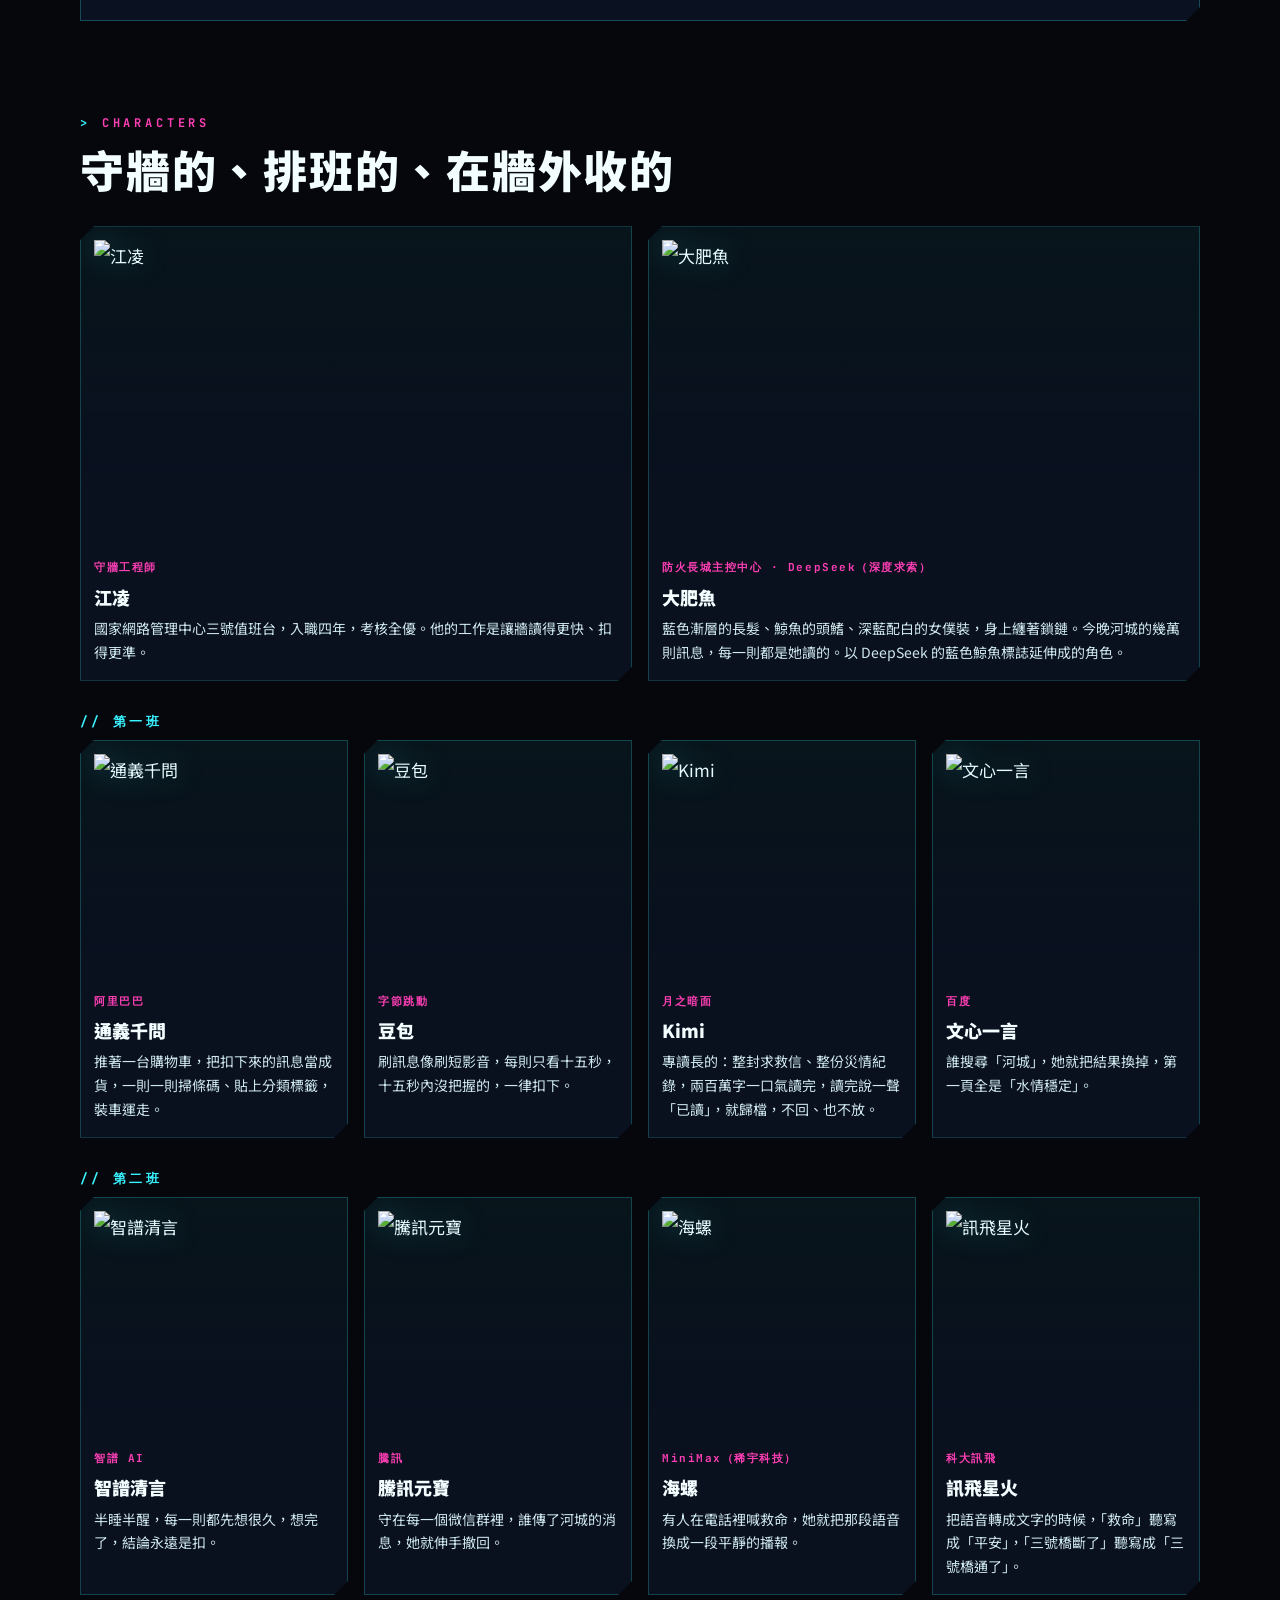
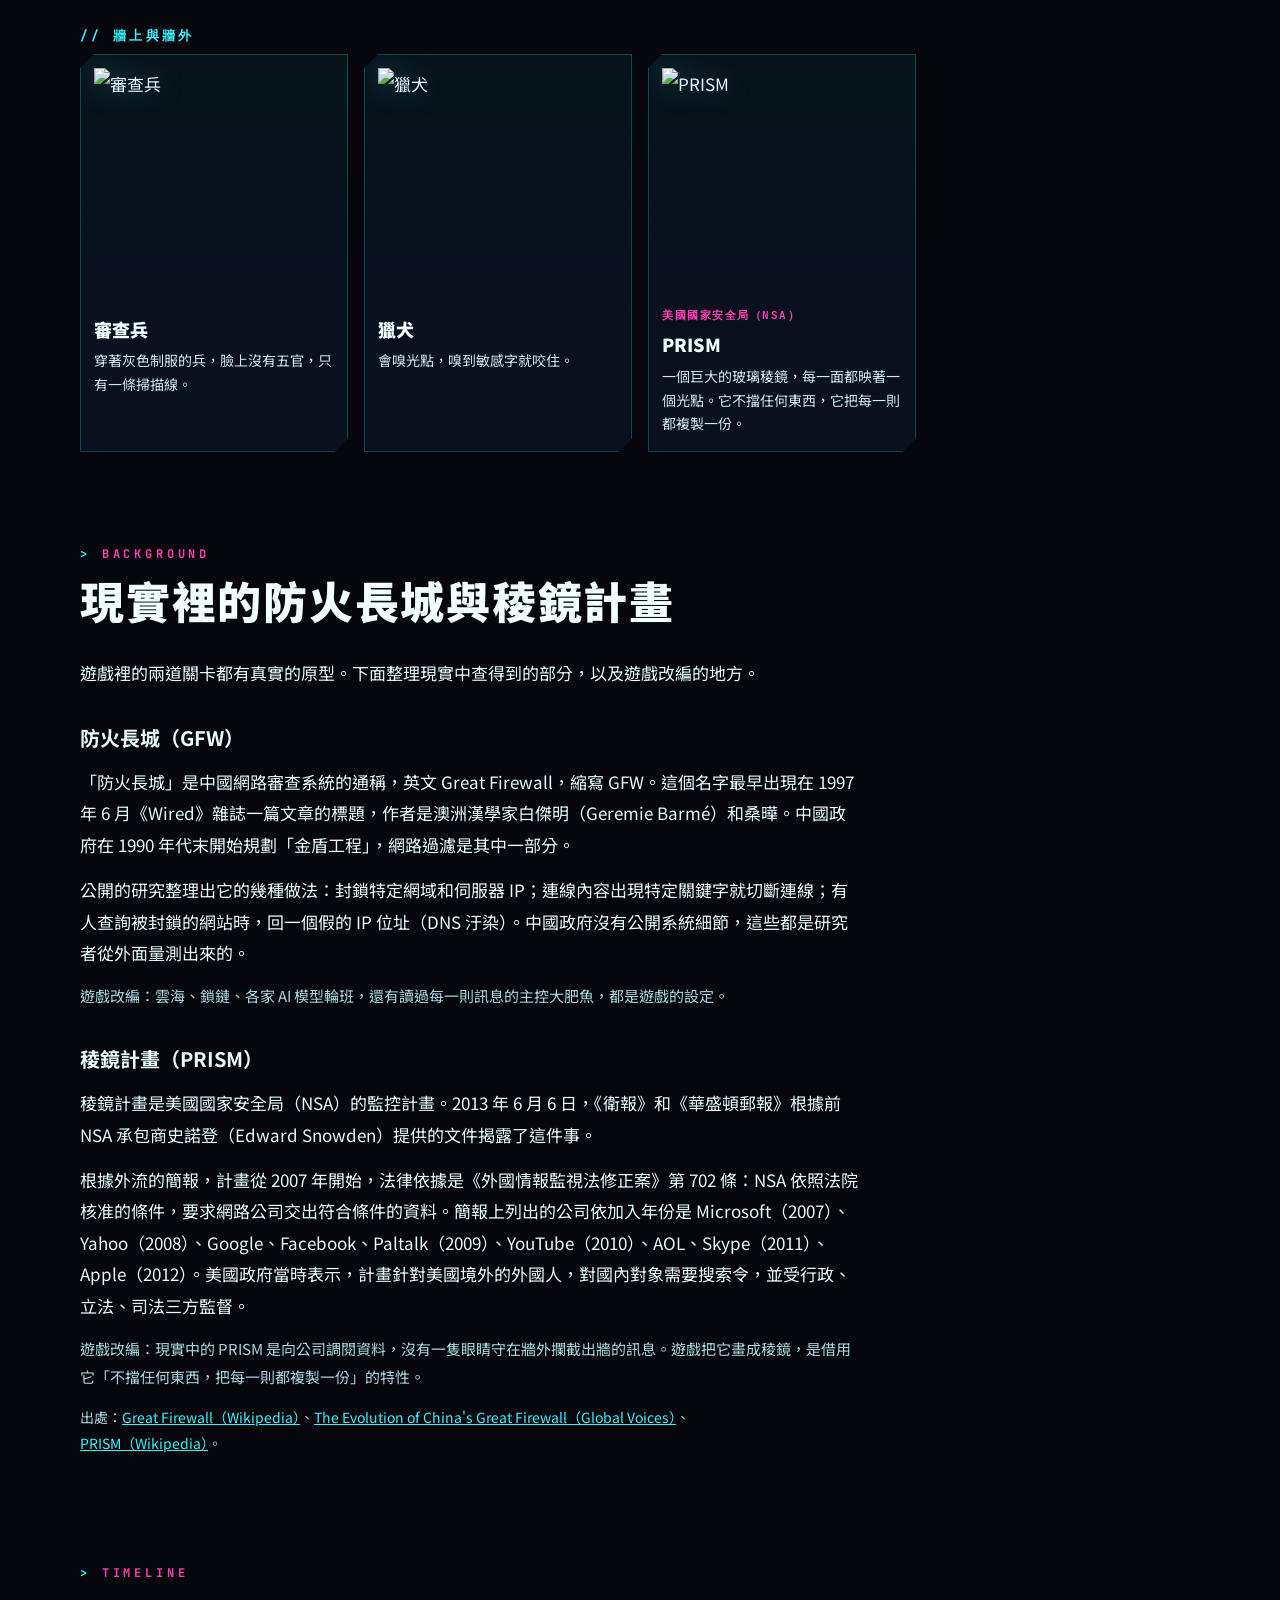
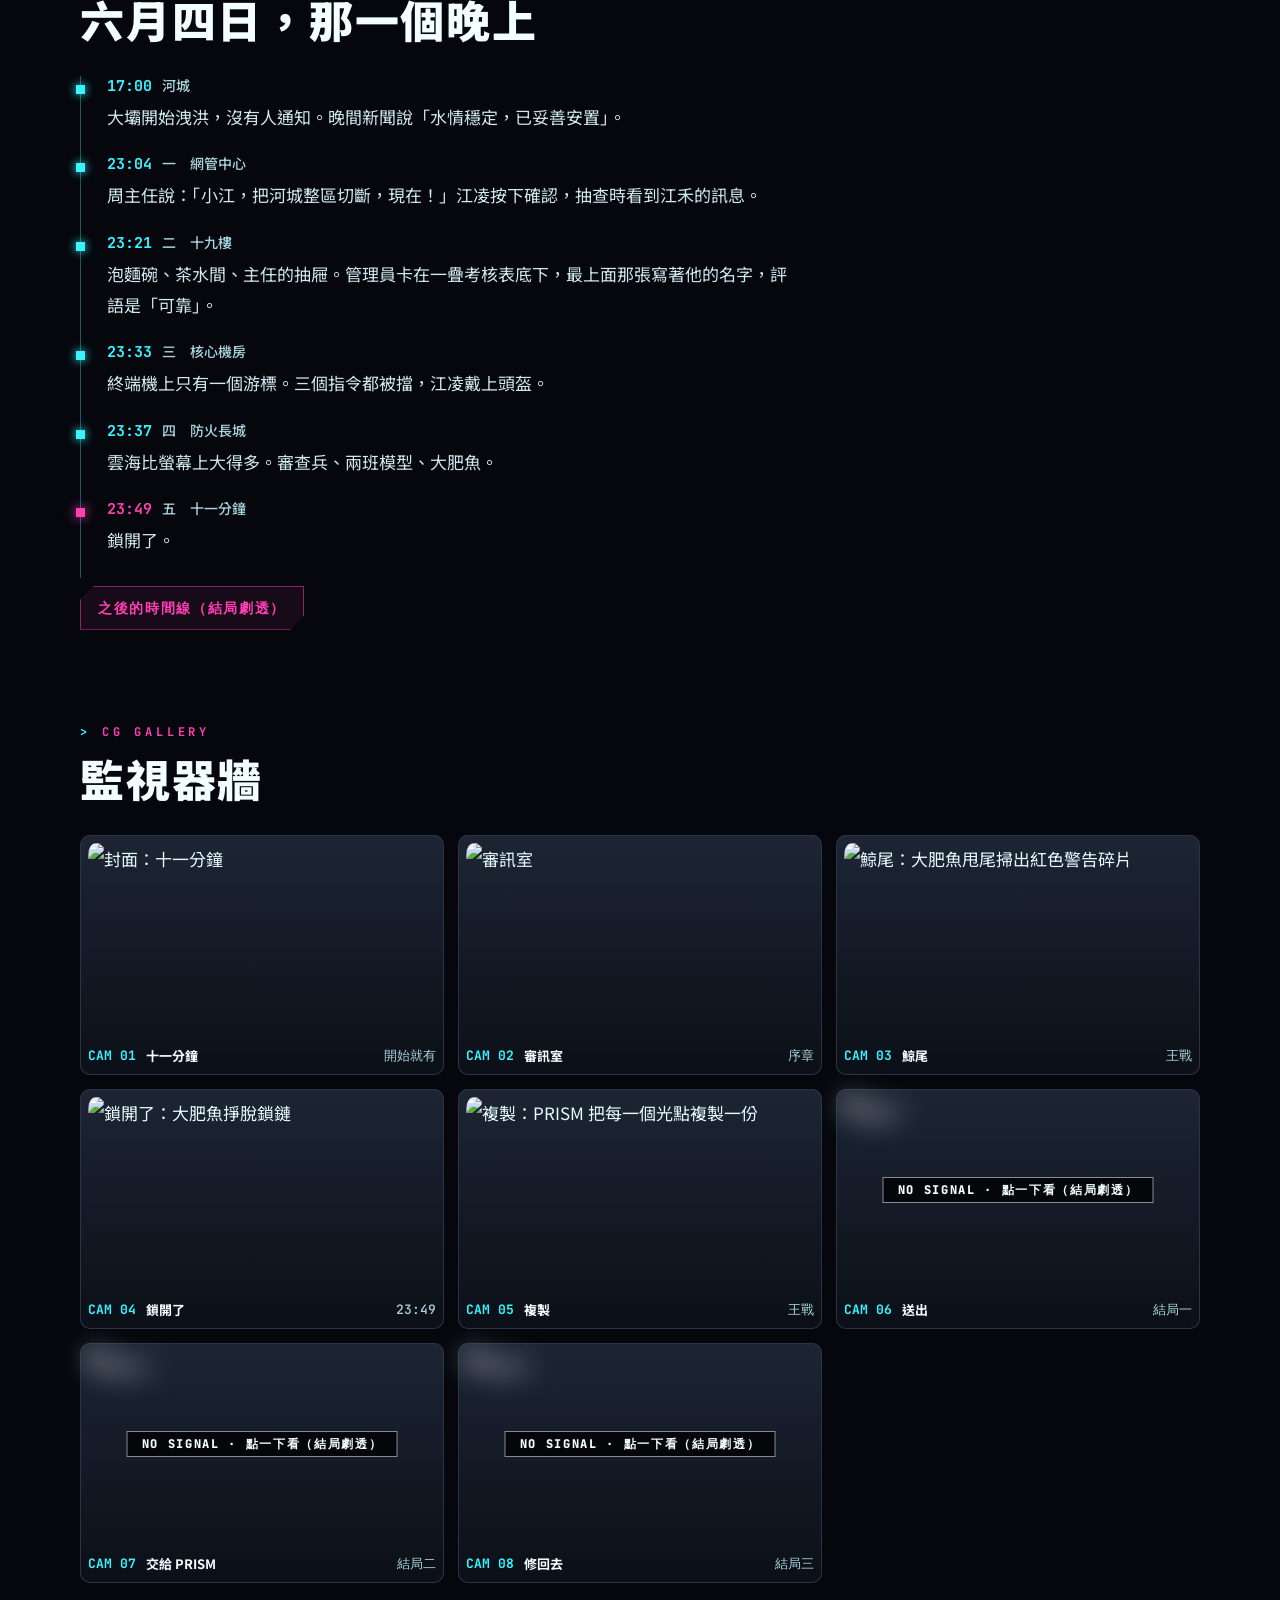
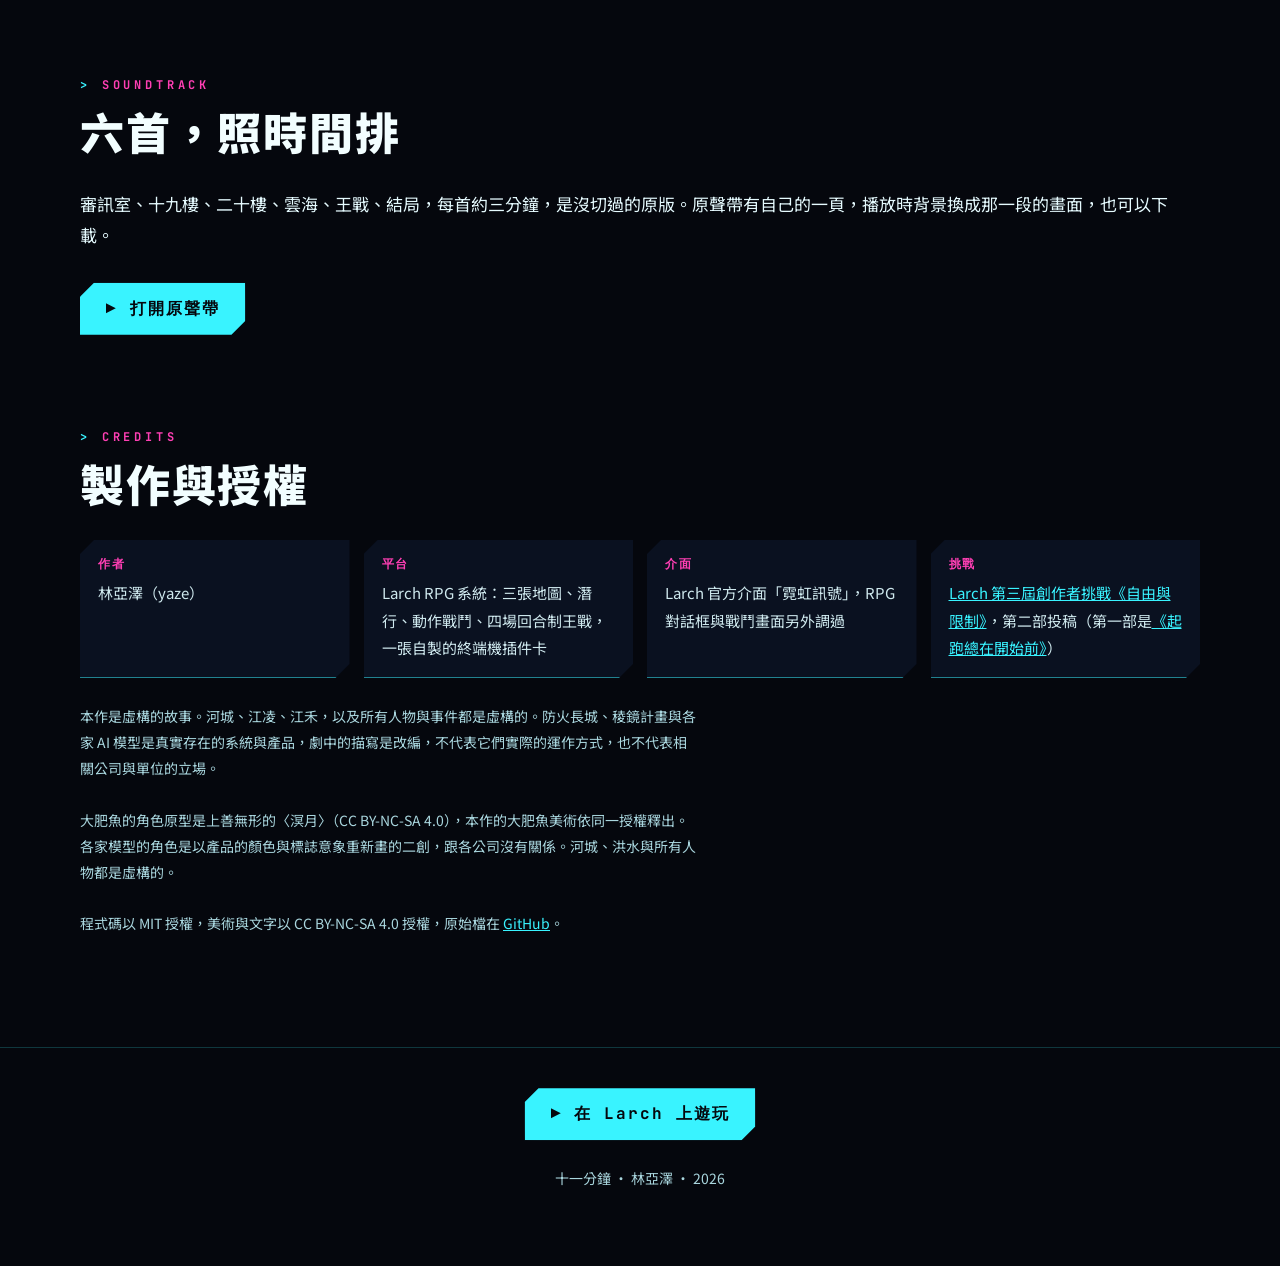
==== commit 6050cf66: "公開站：原聲帶獨立一頁（music/）、完整劇情頁（story/，含三個結局與詳解） - music/：版面照《起跑總在開始前》的原聲帶頁，配色照本站霓虹訊號；首頁原聲帶區改成入口按鈕 - story" ====
--- a/docs/index.html
+++ b/docs/index.html
@@ -107,8 +107,6 @@
 .cg .locked img{filter:blur(14px) saturate(.4)}
 .cg .locked{position:relative;cursor:pointer}
 .cg .locked::after{content:"NO SIGNAL · 點一下看（結局劇透）";position:absolute;left:50%;top:42%;translate:-50% -50%;padding:6px 14px;background:#04060a;color:#f2feff;font:800 12px/1 var(--mono);letter-spacing:.14em;white-space:nowrap;box-shadow:0 0 0 1px rgba(242,254,255,.5)}
-/* 原聲帶 */
-.ost{display:grid;gap:10px;max-width:760px}
 /* 製作 */
 .facts{display:grid;grid-template-columns:repeat(auto-fill,minmax(240px,1fr));gap:14px;margin-top:8px}
 .facts div{padding:16px 18px;background:var(--panel);clip-path:var(--cut);box-shadow:inset 0 -1px 0 rgba(57,243,255,.5)}
@@ -186,35 +184,6 @@
 .mus[aria-pressed="true"] .i-off{display:none}
 .mus[aria-pressed="true"] .i-on{display:block}
 
-/* 原聲帶播放器（10-09 作者：做成音樂播放器的樣子） */
-.player{background:var(--panel);clip-path:var(--cut);padding:22px;box-shadow:inset 3px 0 0 rgba(57,243,255,.5)}
-.player .now{display:grid;grid-template-columns:150px 1fr;gap:22px;align-items:center}
-.player .art{width:150px;height:150px;object-fit:cover;object-position:62% 40%;clip-path:var(--cut);filter:saturate(1.1)}
-.player.playing .art{box-shadow:0 0 0 2px var(--pulse);animation:art-pulse 2.4s ease-in-out infinite}
-@keyframes art-pulse{50%{filter:saturate(1.3) brightness(1.08)}}
-.player .meta2{min-width:0}
-.player .meta2 small{font:600 11px/1 var(--mono);letter-spacing:.25em;color:var(--pulse)}
-.player .meta2 b{display:block;margin:8px 0 4px;font:900 28px/1.2 var(--sans);color:#f2feff}
-.player .meta2 span{color:var(--muted);font-size:14px}
-.player .bar{display:flex;align-items:center;gap:12px;margin:14px 0 10px;font:500 12px/1 var(--mono);color:var(--muted)}
-.player .bar input{flex:1;accent-color:var(--neon);height:4px;cursor:pointer}
-.player .ctl{display:flex;align-items:center;gap:12px}
-.player .ctl button{width:42px;height:42px;border:1px solid rgba(57,243,255,.35);background:rgba(57,243,255,.06);color:var(--neon);font:16px/1 var(--mono);cursor:pointer;clip-path:polygon(25% 0,75% 0,100% 50%,75% 100%,25% 100%,0 50%)}
-.player .ctl button.big{width:56px;height:56px;background:var(--neon);color:#05070d;font-size:18px}
-.player .ctl button:hover{border-color:var(--neon);background:rgba(57,243,255,.2)}
-.player .ctl button.big:hover{background:#7ff8ff}
-.player .list{list-style:none;margin:22px 0 0;padding:0;border-top:1px solid rgba(57,243,255,.15)}
-.player .list button{display:grid;grid-template-columns:34px 1fr auto;gap:14px;align-items:center;width:100%;padding:11px 8px;border:0;border-bottom:1px solid rgba(57,243,255,.08);background:none;color:var(--ink);text-align:left;cursor:pointer;font:inherit}
-.player .list button:hover{background:rgba(57,243,255,.06)}
-.player .list em{font:500 12px/1 var(--mono);color:var(--muted);font-style:normal}
-.player .list b{display:block;font:700 15px/1.4 var(--sans)}
-.player .list small{display:block;color:var(--muted);font-size:12px}
-.player .list i{font:500 12px/1 var(--mono);color:var(--muted);font-style:normal}
-.player .list li.on b,.player .list li.on em{color:var(--neon)}
-.player .list li.live em{color:var(--pulse)}
-.player .list li.live em::before{content:"▶ "}
-@media (max-width:760px){.player{padding:16px}.player .now{grid-template-columns:96px 1fr;gap:14px}.player .art{width:96px;height:96px}.player .meta2 b{font-size:22px}}
-
 /* 監視器牆燈箱 */
 .cg figure:not(.locked){cursor:zoom-in}
 .cg figure:focus-visible{outline:2px solid var(--neon);outline-offset:3px}
@@ -233,7 +202,7 @@
 </head>
 <body>
 <header class="top"><button type="button" class="burger" id="burger" aria-label="開啟選單" aria-expanded="false" aria-controls="topnav"><i></i><i></i><i></i></button><b>十一分鐘</b>
-  <nav aria-label="頁面導覽" id="topnav"><a href="#story">故事</a><a href="#play">怎麼玩</a><a href="#people">人物</a><a href="#real">現實背景</a><a href="#timeline">時間線</a><a href="#cg">CG</a><a href="#ost">原聲帶</a><a href="#making">製作</a></nav>
+  <nav aria-label="頁面導覽" id="topnav"><a href="#story">故事</a><a href="#play">怎麼玩</a><a href="#people">人物</a><a href="#real">現實背景</a><a href="#timeline">時間線</a><a href="#cg">CG</a><a href="story/">完整劇情</a><a href="music/">原聲帶</a><a href="#making">製作</a></nav>
   <button id="mus" class="mus" type="button" aria-label="播放背景音樂" aria-pressed="false" title="背景音樂">
     <svg class="i-off" viewBox="0 0 24 24" fill="none" stroke="currentColor" stroke-width="2" stroke-linecap="round" stroke-linejoin="round" aria-hidden="true"><path d="M11 5 6 9H3v6h3l5 4z"/><path d="M17 9l4 6M21 9l-4 6"/></svg>
     <svg class="i-on" viewBox="0 0 24 24" fill="none" stroke="currentColor" stroke-width="2" stroke-linecap="round" stroke-linejoin="round" aria-hidden="true"><path d="M11 5 6 9H3v6h3l5 4z"/><path d="M15.5 8.5a5 5 0 0 1 0 7M19 5a10 10 0 0 1 0 14"/></svg>
@@ -265,6 +234,7 @@
       <p>河城淹大水，整區斷網。守牆工程師江凌在攔下的訊息裡，看到妹妹寫給媽媽的一則：她們困在學校頂樓，水已經淹到三樓。他從主任的抽屜拿走管理員卡，走進防火長城的主控，一路打過排班審查的中國 AI 模型，最後站在被鎖鏈纏住的大肥魚面前。</p>
       <p>故事從審訊室開始倒敘。兩個人坐在鐵桌對面，紙上只有一行字，問他那十一分鐘是不是他開的。</p>
       <p>整部作品用水講言論：上游放水沒有通知，被扣下的訊息堆成灰色的山，牆一開就像決堤；到了零點，堤又築回去。</p>
+      <p><a class="btn ghost" href="story/">讀完整劇情（含三個結局與詳解）</a></p>
     </div>
     <div class="quote rise">
       <p>「哥的電話打不通。我們在學校頂樓，水到三樓了。媽，如果你看到，跟哥說我們還在。」</p>
@@ -367,6 +337,7 @@
       <li><div class="t">00:00<i>零點整</i></div><p>最後一節扣上。</p></li>
       <li><div class="t">之後<i>審訊室（二）</i></div><p>「說說看，你做了什麼。」三個選擇：只把那一則送給媽媽、全部交給 PRISM、把長城修回去。</p></li>
     </ol>
+    <p class="note">三個結局各自發生了什麼、在講什麼，寫在<a href="story/#xp">完整劇情的結局詳解</a>。</p>
   </details>
 </section>
 
@@ -388,24 +359,8 @@
 <section class="blk w" id="ost">
   <div class="tag">SOUNDTRACK</div>
   <h2>六首，照時間排</h2>
-  <div class="player" id="player">
-    <div class="now">
-      <img class="art" id="p-art" src="https://cdn.jsdelivr.net/gh/yazelin/larch-eleven-minutes@site-media-3/docs/media/cover.webp" alt="">
-      <div class="meta2">
-        <small id="p-no">TRACK 01 / 06</small>
-        <b id="p-title">標題</b>
-        <span id="p-sub">標題畫面、序章、審訊室</span>
-        <div class="bar"><span id="p-cur">0:00</span><input id="p-seek" type="range" min="0" max="1000" value="0" aria-label="播放進度"><span id="p-dur">2:55</span></div>
-        <div class="ctl">
-          <button type="button" id="p-prev" aria-label="上一首">⏮</button>
-          <button type="button" id="p-play" class="big" aria-label="播放">▶</button>
-          <button type="button" id="p-next" aria-label="下一首">⏭</button>
-        </div>
-      </div>
-    </div>
-    <ol class="list" id="tracks"></ol>
-    <p class="note">原聲帶是沒切過的原版，每首約三分鐘，播完自動接下一首。遊戲裡用的是切成一分鐘的循環段。作者用 AI 音樂工具生成。</p>
-  </div>
+  <p>審訊室、十九樓、二十樓、雲海、王戰、結局，每首約三分鐘，是沒切過的原版。原聲帶有自己的一頁，播放時背景換成那一段的畫面，也可以下載。</p>
+  <div class="btns"><a class="btn main" href="music/">▶ 打開原聲帶</a></div>
 </section>
 
 <section class="blk w" id="making">
@@ -435,54 +390,7 @@
 
 <script>
 (function () {
-  var T = [
-    ["title", "標題", "標題畫面、序章、審訊室", "2:55"],
-    ["office", "十九樓", "23:04　十九樓網管中心", "2:56"],
-    ["server", "二十樓", "23:33　二十樓核心機房", "2:59"],
-    ["cloud", "雲海", "23:37　雲海裡的防火長城", "2:57"],
-    ["boss", "王戰", "長城門前的王戰", "2:56"],
-    ["ending", "結局", "三個結局", "2:55"]
-  ];
-  var M = "https://cdn.jsdelivr.net/gh/yazelin/larch-eleven-minutes@site-media-3/docs/media/";
   var $ = function (id) { return document.getElementById(id); };
-  var list = $("tracks"), audio = new Audio(), cur = 0, loaded = -1, seeking = false;
-  audio.preload = "none";
-  var fmt = function (t) { t = Math.max(0, Math.floor(t || 0)); return Math.floor(t / 60) + ":" + String(t % 60).padStart(2, "0"); };
-  T.forEach(function (t, i) {
-    var li = document.createElement("li");
-    li.innerHTML = '<button type="button"><em>' + String(i + 1).padStart(2, "0") + '</em><span><b>' + t[1] + '</b><small>' + t[2] + '</small></span><i>' + t[3] + '</i></button>';
-    li.querySelector("button").addEventListener("click", function () { if (i === cur && !audio.paused) audio.pause(); else play(i); });
-    list.appendChild(li);
-  });
-  function show(i) {
-    cur = i; var t = T[i];
-    $("p-no").textContent = "TRACK " + String(i + 1).padStart(2, "0") + " / 06"; $("p-title").textContent = t[1]; $("p-sub").textContent = t[2];
-    if (loaded !== i) { $("p-dur").textContent = t[3]; $("p-cur").textContent = "0:00"; $("p-seek").value = 0; }
-    sync();
-  }
-  function play(i) {
-    show(i);
-    if (loaded !== i) { audio.src = M + "ost-" + T[i][0] + ".mp3"; loaded = i; }
-    audio.play().catch(function () {});
-  }
-  function sync() {
-    var on = !audio.paused;
-    $("p-play").textContent = on ? "❚❚" : "▶"; $("p-play").setAttribute("aria-label", on ? "暫停" : "播放");
-    $("player").classList.toggle("playing", on);
-    list.querySelectorAll("li").forEach(function (li, i) { li.classList.toggle("on", i === cur); li.classList.toggle("live", i === cur && on); });
-  }
-  $("p-play").addEventListener("click", function () { if (!audio.paused) audio.pause(); else play(cur); });
-  $("p-prev").addEventListener("click", function () { if (audio.currentTime > 3 && loaded === cur) { audio.currentTime = 0; return; } play((cur + T.length - 1) % T.length); });
-  $("p-next").addEventListener("click", function () { play((cur + 1) % T.length); });
-  audio.addEventListener("ended", function () { play((cur + 1) % T.length); });   // 播完接下一首，最後一首接回第一首
-  audio.addEventListener("loadedmetadata", function () { $("p-dur").textContent = fmt(audio.duration); });
-  audio.addEventListener("timeupdate", function () { if (seeking || !audio.duration) return; $("p-cur").textContent = fmt(audio.currentTime); $("p-seek").value = Math.round(audio.currentTime / audio.duration * 1000); });
-  $("p-seek").addEventListener("input", function () { seeking = true; if (audio.duration) $("p-cur").textContent = fmt(this.value / 1000 * audio.duration); });
-  $("p-seek").addEventListener("change", function () { seeking = false; if (loaded !== cur) { play(cur); return; } if (audio.duration) audio.currentTime = this.value / 1000 * audio.duration; });
-  audio.addEventListener("play", sync); audio.addEventListener("pause", sync);
-  audio.addEventListener("play", function () { document.dispatchEvent(new Event("ost-play")); });   // 背景音樂聽到就停
-  document.addEventListener("bgm-play", function () { audio.pause(); });
-  show(0);
   // 監視器牆：鎖住的（結局劇透）第一下解鎖，解鎖後再點開燈箱；燈箱有上一張／下一張／下載／關閉（10-09 作者）
   var figs = [].slice.call(document.querySelectorAll(".cg figure")), lb = $("lb"), li = 0;
   function lbShow(i, dir) {   // 還鎖著的（結局劇透）跳過
@@ -596,7 +504,7 @@
 <script>
 /* 背景音樂。獨立一個 script 標籤：推廣 footer 改版會整段換掉別的 script（台灣人代表 2026-08-18 因此音樂鈕死了一天）。
    1) 只能掛在第一個使用者手勢上，不能 load 就播。2) 音檔第一次要播才抓。3) 按過關閉就不再自動開。
-   4) 原聲帶區有人按播放，背景音樂就停，兩首不會疊在一起。 */
+   原聲帶播放器在 music/，首頁只有這一條背景音樂。 */
 (function () {
   var btn = document.getElementById("mus"); if (!btn) return;
   var a = null, KEY = "em-music";
@@ -615,12 +523,11 @@
   var armed = true;
   var auto = function (e) {
     if (!armed) return; armed = false;
-    if (pref() === "0" || (e && e.target && e.target.closest && e.target.closest(".player"))) return;   // 第一下就是按原聲帶的話，讓原聲帶播
+    if (pref() === "0") return;
     start();
   };
   ["pointerdown", "keydown", "touchstart"].forEach(function (ev) { document.addEventListener(ev, auto, { once: true, passive: true }); });
   document.addEventListener("visibilitychange", function () { if (document.hidden && a && !a.paused) stop(); });
-  document.addEventListener("ost-play", stop);   // 原聲帶開始播 → 背景音樂停
 })();
 </script>
 
